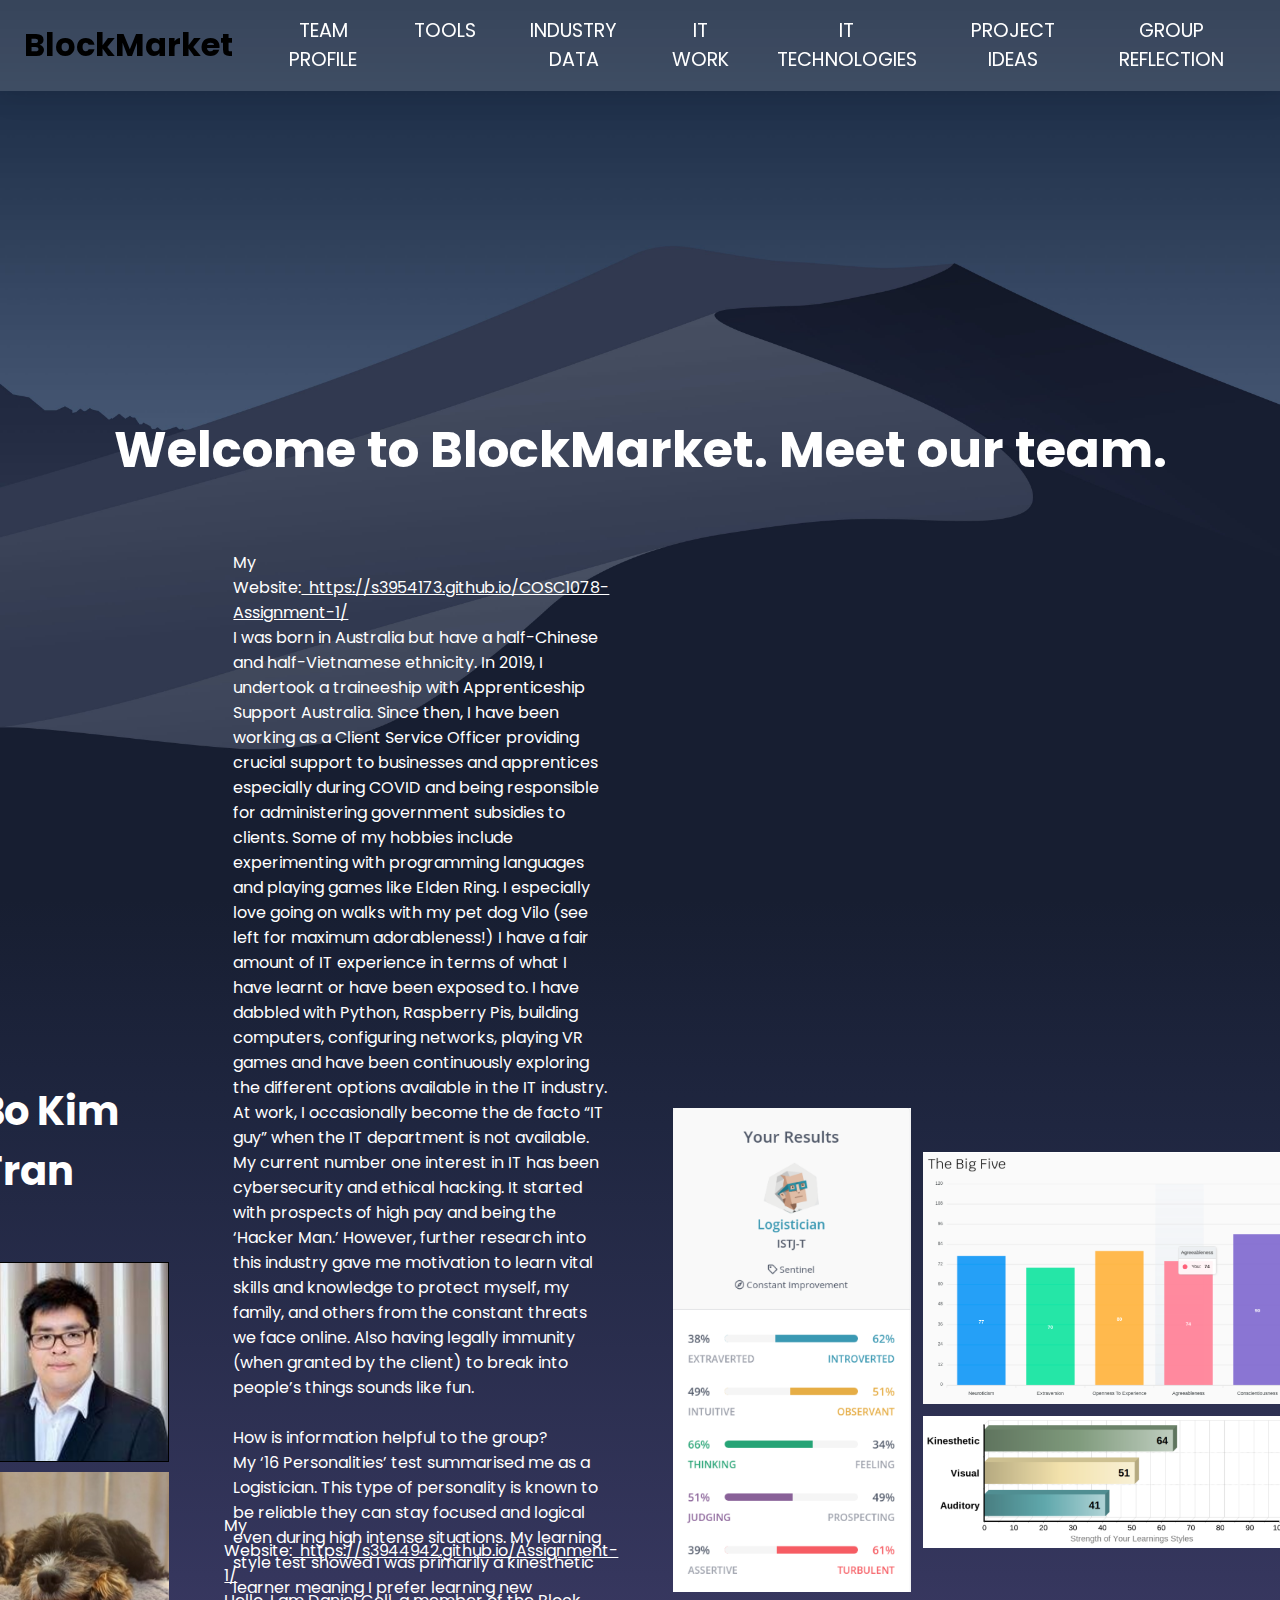
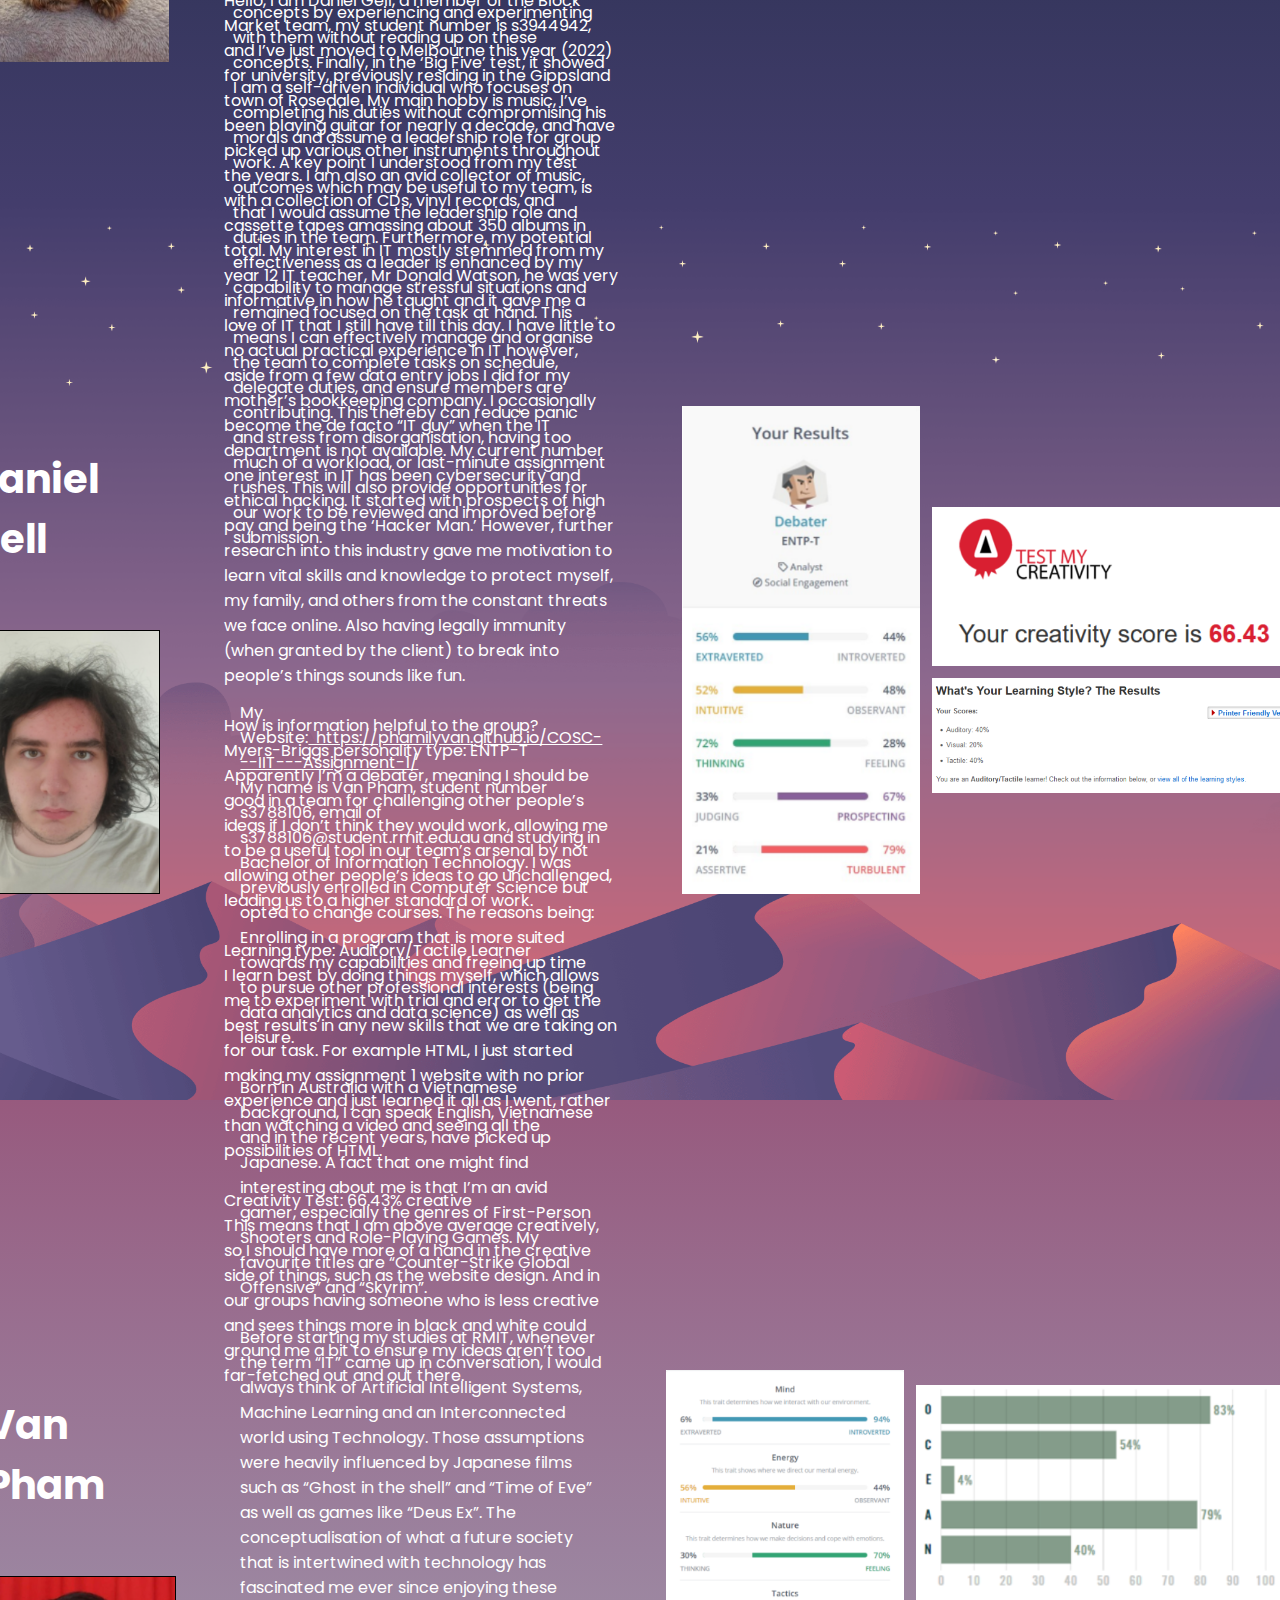
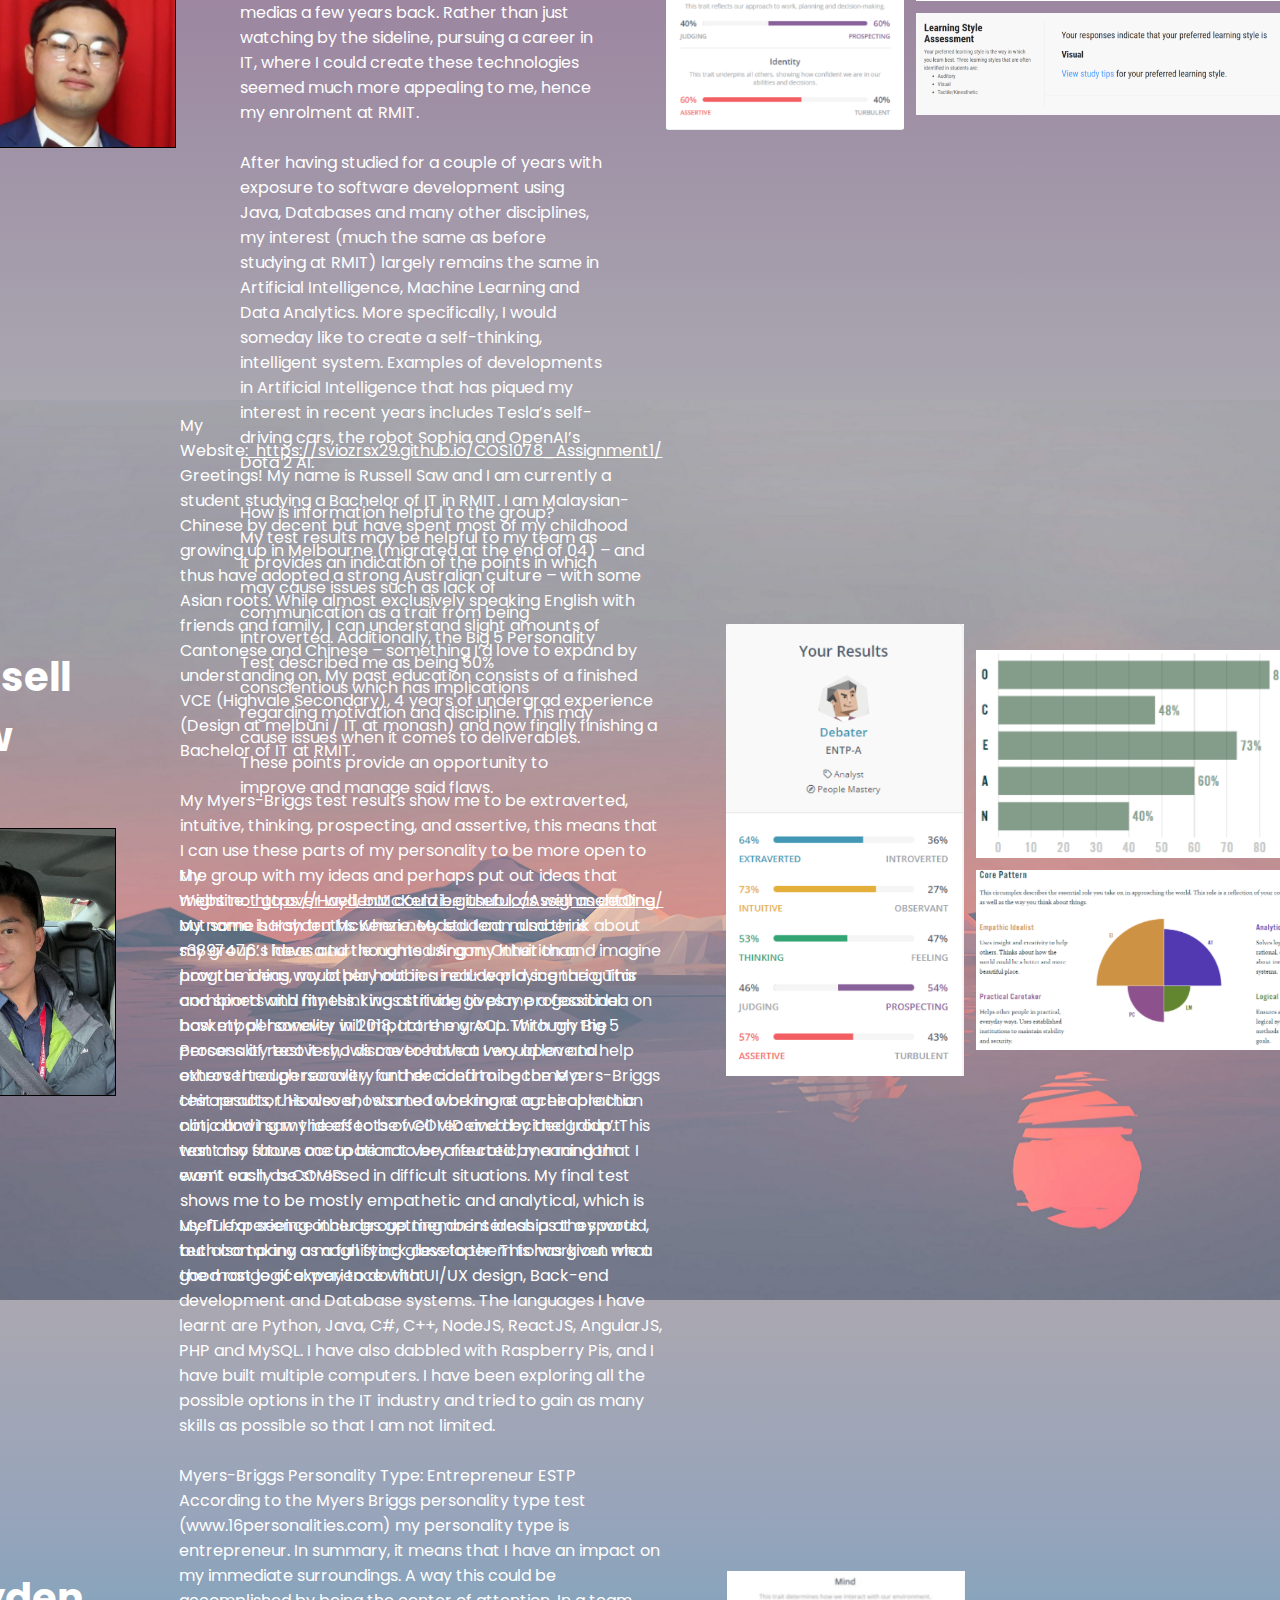
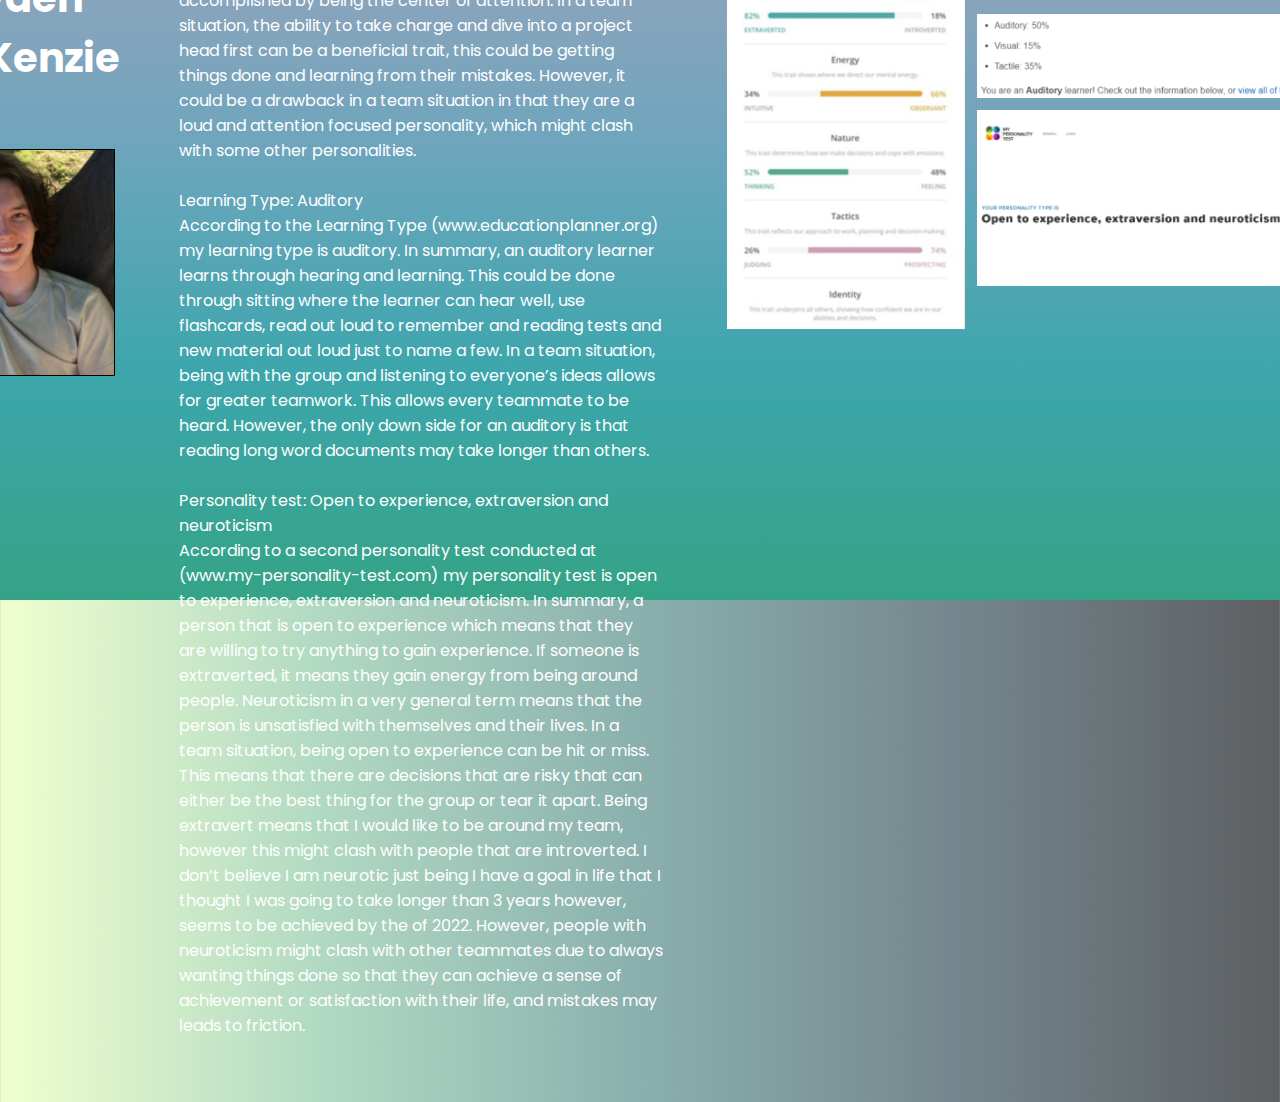
==== index.html @ 9b87a4db "updated" ====
<head>
    <link rel="stylesheet" href="style.css">
    <link rel="preconnect" href="https://fonts.googleapis.com">
    <link rel="preconnect" href="https://fonts.gstatic.com" crossorigin>
    <link href="https://fonts.googleapis.com/css2?family=Poppins:ital,wght@0,100;0,200;0,400;1,700&display=swap" rel="stylesheet">
  
</head>
<!-- the navbar -->
<header>
    <h1 class="logo"> BlockMarket</h1>
    <input type="checkbox" class="nav-toggle" id="nav-toggle">

<nav>
    <ul>
        
        <li><a href="index.html">Team Profile </a>        </li>
        <li><a href="tools.html">Tools</a>         </li>
        <li><a href="industry.html">Industry Data</a>    </li>
        <li><a href="itwork.html">It Work</a>    </li>
        <li><a href="ittech.html">It Technologies</a>    </li>
        <li><a href="projectideas.html">Project Ideas</a>    </li>
        <li><a href="groupreflection.html">Group Reflection</a>    </li>
    </ul>
</nav>
<label for="nav-toggle" class="nav-toggle-label">
    <span></span>
</label>

<!-- start of body -->



</header>

<body class="body">
<div id="parallax" class="body_div" color="white"><h1>Welcome to BlockMarket. Meet our team.</h2></div>

<!-- Bo Kim -->
<div id="parallax" class="body_div">

<div style="padding-left: 3%;">
<h2>Bo Kim Tran</h2><br>
<content>
<img src="imgs/boselfie.png" alt="" width="200" height="200" style="border:1px solid black;">
<img src="imgs/bodog.png" alt="" width="200" height="200" style="padding-top: 5%;">
</content>
</div>

<p style="color:white;">  
    My Website:<a style="color: white" href="https://s3954173.github.io/COSC1078-Assignment-1/">&nbsp;&nbsp;https://s3954173.github.io/COSC1078-Assignment-1/</a>  <br>
    I was born in Australia but have a half-Chinese and half-Vietnamese ethnicity. In 2019, I undertook a traineeship with Apprenticeship Support Australia. Since then, I have been working as a Client Service Officer providing crucial support to businesses and apprentices especially during COVID and being responsible for administering government subsidies to clients. Some of my hobbies include experimenting with programming languages and playing games like Elden Ring. I especially love going on walks with my pet dog Vilo (see left for maximum adorableness!) 
 
    I have a fair amount of IT experience in terms of what I have learnt or have been exposed to. I have dabbled with Python, Raspberry Pis, building computers, configuring networks, playing VR games and have been continuously exploring the different options available in the IT industry.  
     
    At work, I occasionally become the de facto “IT guy” when the IT department is not available. My current number one interest in IT has been cybersecurity and ethical hacking. It started with prospects of high pay and being the ‘Hacker Man.’  However, further research into this industry gave me motivation to learn vital skills and knowledge to protect myself, my family, and others from the constant threats we face online. Also having legally immunity (when granted by the client) to break into people’s things sounds like fun.   
    
<br><br> How is information helpful to the group?<br>
 My ‘16 Personalities’ test summarised me as a Logistician. This type of personality is known to be reliable they can stay focused and logical even during high intense situations. My learning style test showed I was primarily a kinesthetic learner meaning I prefer learning new concepts by experiencing and experimenting with them without reading up on these concepts. Finally, in the ‘Big Five’ test, it showed I am a self-driven individual who focuses on completing his duties without compromising his morals and assume a leadership role for group work.  
 A key point I understood from my test outcomes which may be useful to my team, is that I would assume the leadership role and duties in the team. Furthermore, my potential effectiveness as a leader is enhanced by my capability to manage stressful situations and remained focused on the task at hand. This means I can effectively manage and organise the team to complete tasks on schedule, delegate duties, and ensure members are contributing. This thereby can reduce panic and stress from disorganisation, having too much of a workload, or last-minute assignment rushes. This will also provide opportunities for our work to be reviewed and improved before submission. 
</p>
<img src="imgs/bomyerbriggs.png" alt="" width="250" height="auto" style="padding-right: 1%;" >
<content style="padding-right: 2%;">
<img src="imgs/bobig5.png" alt="" width="400" height="auto" style="padding-right: 5%; padding-bottom: 3%;" >
<img src="imgs/bolearningstyle.png" alt="" width="400" height="auto" style="padding-right: 5%;" >
</content>
</div>





<!-- Daniel Gell -->

<div id="parallax" class="body_div">

    <div style="padding-left: 3%;">
    <h2>Daniel Gell</h2><br>
    <content>
    <img src="imgs/danielselfie.png" alt="" width="200" height="auto" style="border:1px solid black;">
       </content>
    </div>
    
    <p style="color:white;">  
        My Website:<a style="color: white" href="https://s3944942.github.io/Assignment-1/">&nbsp;&nbsp;https://s3944942.github.io/Assignment-1/</a>  <br>
        Hello, I am Daniel Gell, a member of the Block Market team, my student number is s3944942, and I’ve just moved to Melbourne this year (2022) for university, previously residing in the Gippsland town of Rosedale. My main hobby is music, I’ve been playing guitar for nearly a decade, and have picked up various other instruments throughout the years. I am also an avid collector of music, with a collection of CDs, vinyl records, and cassette tapes amassing about 350 albums in total. My interest in IT mostly stemmed from my year 12 IT teacher, Mr Donald Watson, he was very informative in how he taught and it gave me a love of IT that I still have till this day. I have little to no actual practical experience in IT however, aside from a few data entry jobs I did for my mother’s bookkeeping company.  I occasionally become the de facto “IT guy” when the IT department is not available. My current number one interest in IT has been cybersecurity and ethical hacking. It started with prospects of high pay and being the ‘Hacker Man.’  However, further research into this industry gave me motivation to learn vital skills and knowledge to protect myself, my family, and others from the constant threats we face online. Also having legally immunity (when granted by the client) to break into people’s things sounds like fun.   
        
    <br><br> How is information helpful to the group?<br>
    Myers-Briggs personality type: ENTP-T <br>
    Apparently I’m a debater, meaning I should be good in a team for 
    challenging other people’s ideas if I don’t think they would work, 
    allowing me to be a useful tool in our team’s arsenal by not allowing 
    other people’s ideas to go unchallenged, leading us to a higher 
    standard of work. 
     <br><br>
    
    Learning type: Auditory/Tactile Learner <br>
    I learn best by doing things myself, which allows me to experiment 
    with trial and error to get the best results in any new skills that we 
    are taking on for our task. For example HTML, I just started making 
    my assignment 1 website with no prior experience and just learned it 
    all as I went, rather than watching a video and seeing all the 
    possibilities of HTML. 
    <br><br>
    Creativity Test: 66.43% creative <br>
    This means that I am above average creatively, so I should have 
    more of a hand in the creative side of things, such as the website 
    design. And in our groups having someone who is less creative and 
    sees things more in black and white could ground me a bit to ensure 
    my ideas aren’t too far-fetched out and out there.     </p>
    <img src="imgs/danielmyerbriggs.png" alt="" width="250" height="auto" style="padding-right: 1%;" >
    <content style="padding-right: 2%;">
    <img src="imgs/danielcreativity.png" alt="" width="400" height="auto" style="padding-right: 5%; padding-bottom: 3%;" >
    <img src="imgs/daniellearningstyle.png" alt="" width="400" height="auto" style="padding-right: 5%;" >
    </content>
    </div>



<!-- Van Pham -->
<div id="parallax" class="body_div">

    <div style="padding-left: 3%;">
    <h2>Van Pham</h2><br>
    <content>
    <img src="imgs/vanselfie.png" alt="" width="200" height="auto" style="border:1px solid black;">
    
    </content>
    </div>
    
    <p style="color:white;">  
        My Website:<a style="color: white" href="https://phamilyvan.github.io/COSC---IIT---Assignment-1/">&nbsp;&nbsp;https://phamilyvan.github.io/COSC---IIT---Assignment-1/</a>  <br>
        My name is Van Pham, student number s3788106, email of s3788106@student.rmit.edu.au and studying in Bachelor of Information Technology. I was previously enrolled in Computer Science but opted to change courses. The reasons being: Enrolling in a program that is more suited towards my capabilities and freeing up time to pursue other professional interests (being data analytics and data science) as well as leisure.   

 <br><br>

        Born in Australia with a Vietnamese background, I can speak English, Vietnamese and in the recent years, have picked up Japanese. A fact that one might find interesting about me is that I’m an avid gamer, especially the genres of First-Person Shooters and Role-Playing Games. My favourite titles are “Counter-Strike Global Offensive” and “Skyrim”.  
        
         <br><br>
        
        Before starting my studies at RMIT, whenever the term “IT” came up in conversation, I would always think of Artificial Intelligent Systems, Machine Learning and an Interconnected world using Technology. Those assumptions were heavily influenced by Japanese films such as “Ghost in the shell” and “Time of Eve” as well as games like “Deus Ex”. The conceptualisation of what a future society that is intertwined with technology has fascinated me ever since enjoying these medias a few years back. Rather than just watching by the sideline, pursuing a career in IT, where I could create these technologies seemed much more appealing to me, hence my enrolment at RMIT.   
        
         <br><br>
        
        After having studied for a couple of years with exposure to software development using Java, Databases and many other disciplines, my interest (much the same as before studying at RMIT) largely remains the same in Artificial Intelligence, Machine Learning and Data Analytics. More specifically, I would someday like to create a self-thinking, intelligent system. Examples of developments in Artificial Intelligence that has piqued my interest in recent years includes Tesla’s self-driving cars, the robot Sophia and OpenAI’s Dota 2 AI.        
    <br><br> How is information helpful to the group?<br>
    My test results may be helpful to my team as it provides an indication of the points in which may cause issues such as lack of communication as a trait from being introverted. Additionally, the Big 5 Personality Test described me as being 50% conscientious which has implications regarding motivation and discipline. This may cause issues when it comes to deliverables. These points provide an opportunity to improve and manage said flaws.     </p>
    <img src="imgs/vanmyerbriggs.png" alt="" width="250" height="auto" style="padding-right: 1%;" >
    <content style="padding-right: 2%;">
    <img src="imgs/vanbig5.png" alt="" width="400" height="auto" style="padding-right: 5%; padding-bottom: 3%;" >
    <img src="imgs/vanlearningstyle.png" alt="" width="400" height="auto" style="padding-right: 5%;" >
    </content>
    </div>



<!-- Russell Saw -->
<div id="parallax" class="body_div">

    <div style="padding-left: 3%;">
    <h2>Russell Saw</h2><br>
    <content>
    <img src="imgs/russellselfie.png" alt="" width="200" height="auto" style="border:1px solid black;">
    
    </content>
    </div>
    
    <p style="color:white;">  
        My Website:<a style="color: white" href="https://sviozrsx29.github.io/COS1078_Assignment1/">&nbsp;&nbsp;https://sviozrsx29.github.io/COS1078_Assignment1/</a>  <br>
        Greetings! My name is Russell Saw and I am currently a student studying a Bachelor of IT in RMIT. I am Malaysian-Chinese by decent but have spent most of my childhood growing up in Melbourne (migrated at the end of 04) – and thus have adopted a strong Australian culture – with some Asian roots. While almost exclusively speaking English with friends and family, I can understand slight amounts of Cantonese and Chinese – something I’d love to expand by understanding on. My past education consists of a finished VCE (Highvale Secondary), 4 years of undergrad experience (Design at melbuni / IT at monash) and now finally finishing a Bachelor of IT at RMIT.  

 
<br><br>
My Myers-Briggs test results show me to be extraverted, intuitive, thinking, prospecting, and assertive, this means that I can use these parts of my personality to be more open to the group with my ideas and perhaps put out ideas that might not go over well, but could be useful, as well as dealing out some harsh truths when needed. I can also think about my group’s ideas and thoughts using my intuition and imagine how the ideas would play out in a real-world scenario. This combined with my thinking attitude gives me a good idea on how my personality will impact the group. With my Big 5 Personality test it shows me to have a very open and extroverted personality, further confirming the Myers-Briggs test results, this also shows me to be more agreeable than not, allowing my ideas to be well received by the group. This test also shows me to be not very neurotic, meaning that I won’t easily be stressed in difficult situations. My final test shows me to be mostly empathetic and analytical, which is useful for seeing other group members ideas as they would, but also taking a magnifying glass to them to work out what the most logical way to do that. 
    </p>
    <img src="imgs/russellmyerbriggs.png" alt="" width="250" height="auto" style="padding-right: 1%;" >
    <content style="padding-right: 2%;">
    <img src="imgs/russellbig5.png" alt="" width="400" height="auto" style="padding-right: 5%; padding-bottom: 3%;" >
    <img src="imgs/russellvark.png" alt="" width="400" height="auto" style="padding-right: 5%;" >
    </content>
    </div>



<!-- Hayden McKenzie -->
<div id="parallax" class="body_div">

    <div style="padding-left: 3%;">
    <h2>Hayden McKenzie</h2><br>
    <content>
    <img src="imgs/haydenselfie.png" alt="" width="200" height="auto" style="border:1px solid black;">
    
    </content>
    </div>
    
    <p style="color:white;"> 
        My Website:<a style="color: white" href="https://HaydenMcKenzie.github.io/AssignmentOne/ ">&nbsp;&nbsp;https://HaydenMcKenzie.github.io/AssignmentOne/ </a>  <br> 
        My name is Hayden McKenzie. My student number is s3897476. I have a turtle named Argon. Other than programming, my other hobbies include playing the guitar and sports and fitness. I was striving to play professional basketball however in 2018, I tore my ACL. Through the process of recovery, I discovered that I would love to help others through recovery and decided to become a chiropractor. However, I started working at a chiropractic clinic and I saw the effects of COVID and decided I didn’t want my future occupation to be affected by a random event such as COVID. 
<br><br>
        My IT experience includes getting an internship at a sports tech company as a full stack developer. This has given me a good range of experience with UI/UX design, Back-end development and Database systems. The languages I have learnt are Python, Java, C#, C++, NodeJS, ReactJS, AngularJS, PHP and MySQL. I have also dabbled with Raspberry Pis, and I have built multiple computers. I have been exploring all the possible options in the IT industry and tried to gain as many skills as possible so that I am not limited. 
<br><br>
Myers-Briggs Personality Type: Entrepreneur ESTP  <br>

According to the Myers Briggs personality type test (www.16personalities.com) my personality type is entrepreneur. In summary, it means that I have an impact on my immediate surroundings. A way this could be accomplished by being the center of attention.  

In a team situation, the ability to take charge and dive into a project head first can be a beneficial trait, this could be getting things done and learning from their mistakes. However, it could be a drawback in a team situation in that they are a loud and attention focused personality, which might clash with some other personalities. 
 <br><br>

Learning Type: Auditory <br> 

According to the Learning Type (www.educationplanner.org) my learning type is auditory. In summary, an auditory learner learns through hearing and learning. This could be done through sitting where the learner can hear well, use flashcards, read out loud to remember and reading tests and new material out loud just to name a few. 

In a team situation, being with the group and listening to everyone’s ideas allows for greater teamwork. This allows every teammate to be heard. However, the only down side for an auditory is that reading long word documents may take longer than others. 
 
<br><br>
Personality test: Open to experience, extraversion and neuroticism  <br>

According to a second personality test conducted at (www.my-personality-test.com) my personality test is open to experience, extraversion and neuroticism. In summary, a person that is open to experience which means that they are willing to try anything to gain experience. If someone is extraverted, it means they gain energy from being around people. Neuroticism in a very general term means that the person is unsatisfied with themselves and their lives. 

In a team situation, being open to experience can be hit or miss. This means that there are decisions that are risky that can either be the best thing for the group or tear it apart. Being extravert means that I would like to be around my team, however this might clash with people that are introverted. I don’t believe I am neurotic just being I have a goal in life that I thought I was going to take longer than 3 years however, seems to be achieved by the of 2022. However, people with neuroticism might clash with other teammates due to always wanting things done so that they can achieve a sense of achievement or satisfaction with their life, and mistakes may leads to friction.   
    </p>
    <img src="imgs/haydenmyerbriggs.png" alt="" width="250" height="auto" style="padding-right: 1%;" >
    <content style="padding-right: 2%;">
    <img src="imgs/haydenlearningstyle.png" alt="" width="400" height="auto" style="padding-right: 5%; padding-bottom: 3%;" >
    <img src="imgs/haydenbig5.png" alt="" width="400" height="auto" style="padding-right: 5%;" >
    </content>
    </div>
<script src="main.js"></script>
</body>
---- style.css ----
:root{
    --background:linear-gradient(to left, #051937, #004d7a, #008793, #00bf72, #a8eb12);
}

* {
    box-sizing: border-box;
  }

header{
    
background: rgba(255, 255, 255, 0.15);
box-shadow: 0 4px 30px rgba(0, 0, 0, 0.1);
backdrop-filter: blur(8.2px);
-webkit-backdrop-filter: blur(8.2px);

    text-align: center;
    position: fixed;
    width: 100%;
}

body{
    background-image: linear-gradient(to left, #5d5f62, #74868d, #8ab0ae, #b1d9c2, #f0ffcf);
    font-family: Arial, Helvetica, sans-serif;
    padding: 0;
    margin: 0;
}

.tools_body p{
    font-family: 'Poppins', sans-serif;
}
.logo{
    font-family: 'Poppins', sans-serif;
    font-style: bold;
}

nav{
    
    position: absolute;
    text-align: left;
    top: 100%;
    left: 0;
    background:  var(--background);
    width: 100%;
    transform: scale(1,0);
    transform-origin: top;
    transition: transform 400ms ease-in-out;
}

nav ul{
    margin: 0;
    padding: 0;
    list-style: none;
}

nav li{
    margin-bottom: 1em;
    margin-left: 1em;
}

nav a {
    font-family: 'Poppins', sans-serif;
    color: white;
    text-decoration: none;
    font-size: 1.2rem;
    text-transform: uppercase;
    opacity: 0;
    transition: opacity 150ms ease-in-out;
}

nav a:hover{
    color: #000,
}

.nav-toggle{
    display: none;
}
.nav-toggle:checked ~ nav{
transform: scale(1,1) ;
}

.nav-toggle:checked ~ nav a {
    opacity: 1;
    transition: opacity 250ms ease-in-out 300ms;
}

.nav-toggle-label{
    position: absolute;
    top: 0;
    left: 0;
    margin-left: 1em;
    height: 100%;
    display: flex;
    align-items: center;
}

.nav-toggle-label span,
.nav-toggle-label span::before,
.nav-toggle-label span::after {
    display: block;
    background: white;
    height:2px;
    width: 2em;
    border-radius: 2px;
    position: relative;
}

.nav-toggle-label span::before,
.nav-toggle-label span::after {
    content:'';
    position: absolute;
}

.nav-toggle-label span::before{
    bottom:7px;
}

.nav-toggle-label span::after{
   top:7px;
}

@media screen and (min-width: 800px){
    .nav-toggle-label{
        display:none;
    
    }

    header{
        display:grid;
        grid-template-columns: 0.5fr auto minmax(1000px, 3fr) 1fr;
    }

    .logo{
        grid-column:2 / 3;
    }

    nav{
        all: unset;
        grid-column: 3 / 4;
        display: flex;
        justify-content: flex-end;
        align-items: center;
    }

    nav ul{
        display: flex;
        justify-content: flex-end;
    }

    nav li {
        margin-left: 3em;
        margin-bottom: 0;
    }
    nav a{
        opacity: 1;
        position: relative;
    }

    nav a::before {
        content: '';
        display: block;
        height: 5px;
        background: black;
        position: absolute;
        top:-.75em;
        left:0;
        right:0;
        transform: scale(0,1);
        transition: transform ease-in-out 250ms;
    }

    nav a:hover::before {
        transform: scale(1,1);
    }


}

.body_div{
    display: flex;
    align-items: center;
    justify-content: center;
    width: 100%;
    height: 100vh;
}

.body_div h1{
    font-family: 'Poppins', sans-serif;
    font-size: 50px;
    color: white;
}
.body_div h2{
    font-family: 'Poppins', sans-serif;
    font-size: 40px;
    color: white;
    padding: 5%;
}
.body_div p{
    font-family: 'Poppins', sans-serif;
    padding: 5%;
}

div:nth-child(1){
    background-image: url("imgs/div1.png");
    
    background-size: cover;
}
div:nth-child(2){
    background-image: url("imgs/div1.jpg");
    
    background-size: cover;
}
div:nth-child(3){
    background-image: linear-gradient(to bottom, #171e31, #1f2640, #2a2e4e, #35365d, #433d6c);
    background-size: cover;
}
div:nth-child(4){
    background-image: url("imgs/div2.png");
    background-origin:top;
    background-size: cover;
}

div:nth-child(5){
    background-image: linear-gradient(to bottom, #975a7e, #996f90, #9b829e, #a195a8, #aaa7b0);
    
    background-size: cover;
}
div:nth-child(6){
    background-image: url("imgs/div3.jpg");
    
    background-size: cover;
}
div:nth-child(7){
    background-image: linear-gradient(to bottom, #aaa7b0, #96a4bb, #6da5bd, #3ca6ac, #35a386);
    
    background-size: cover;
}
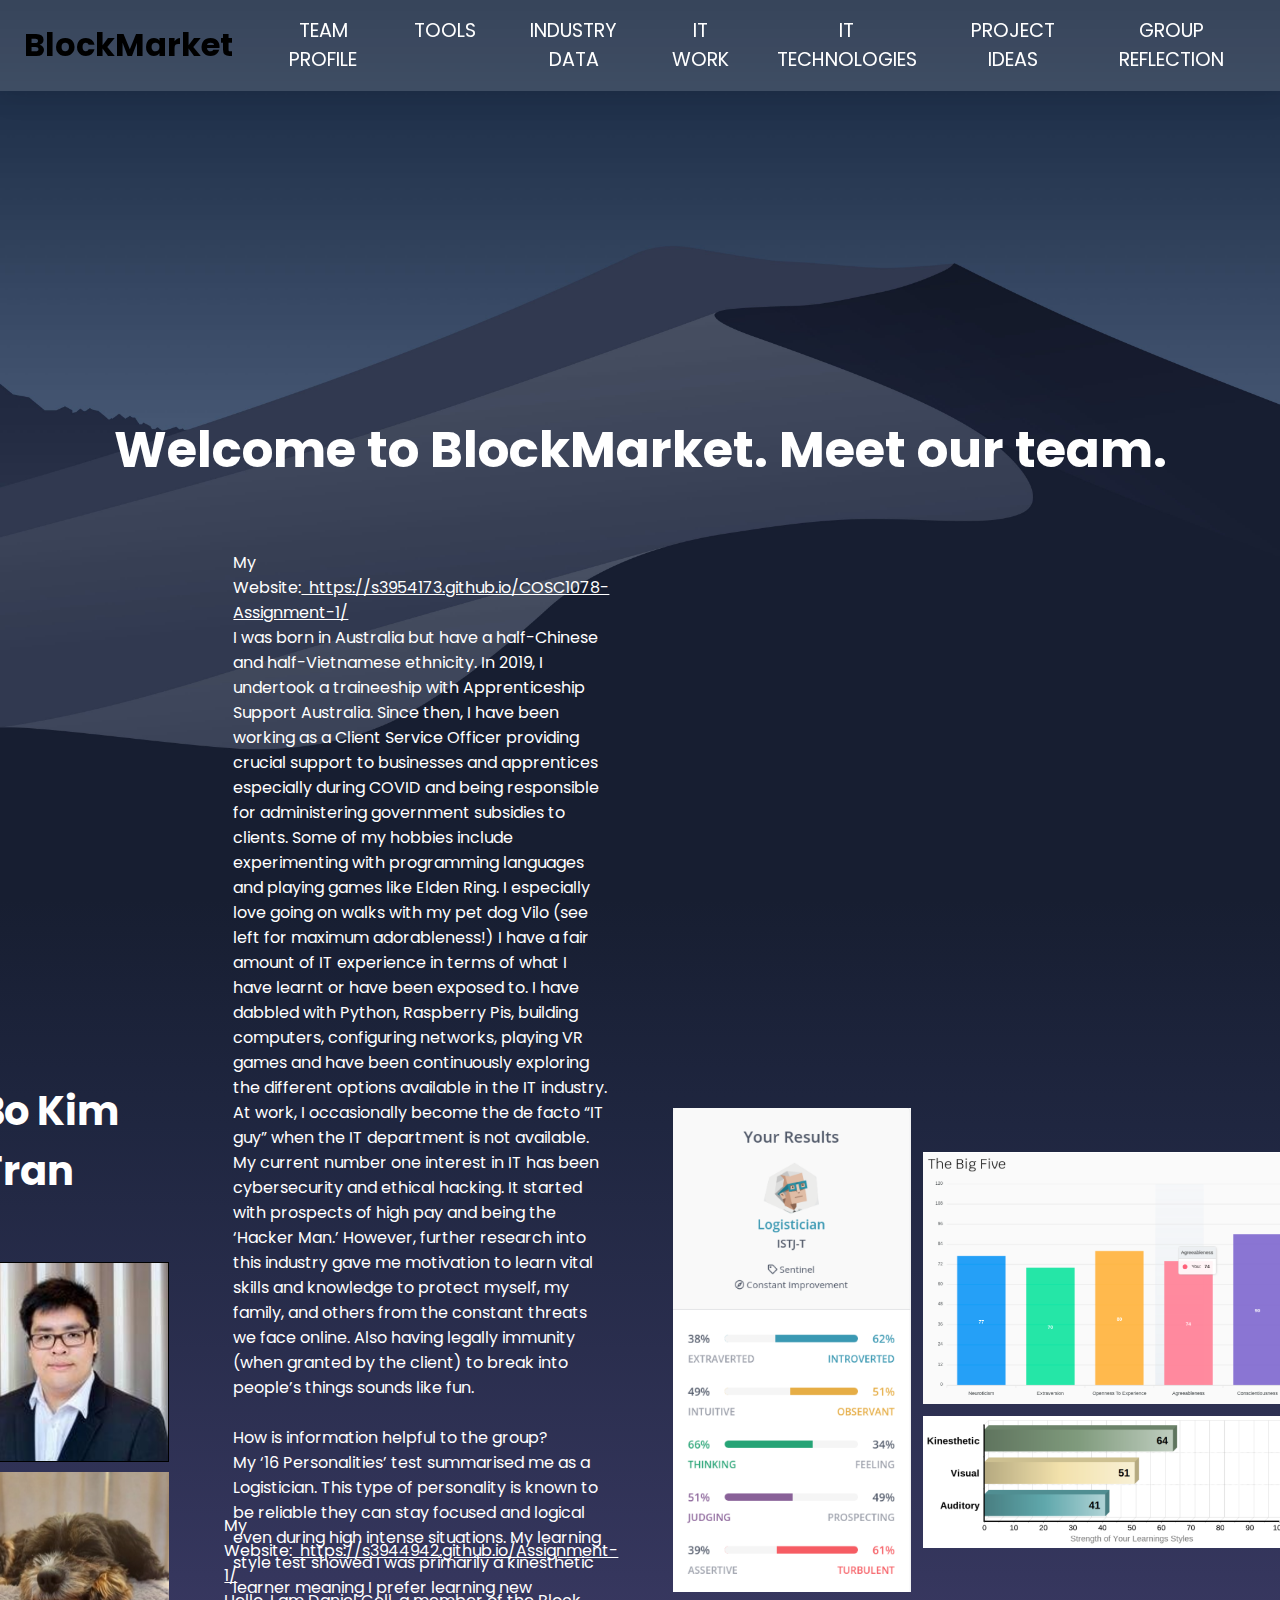
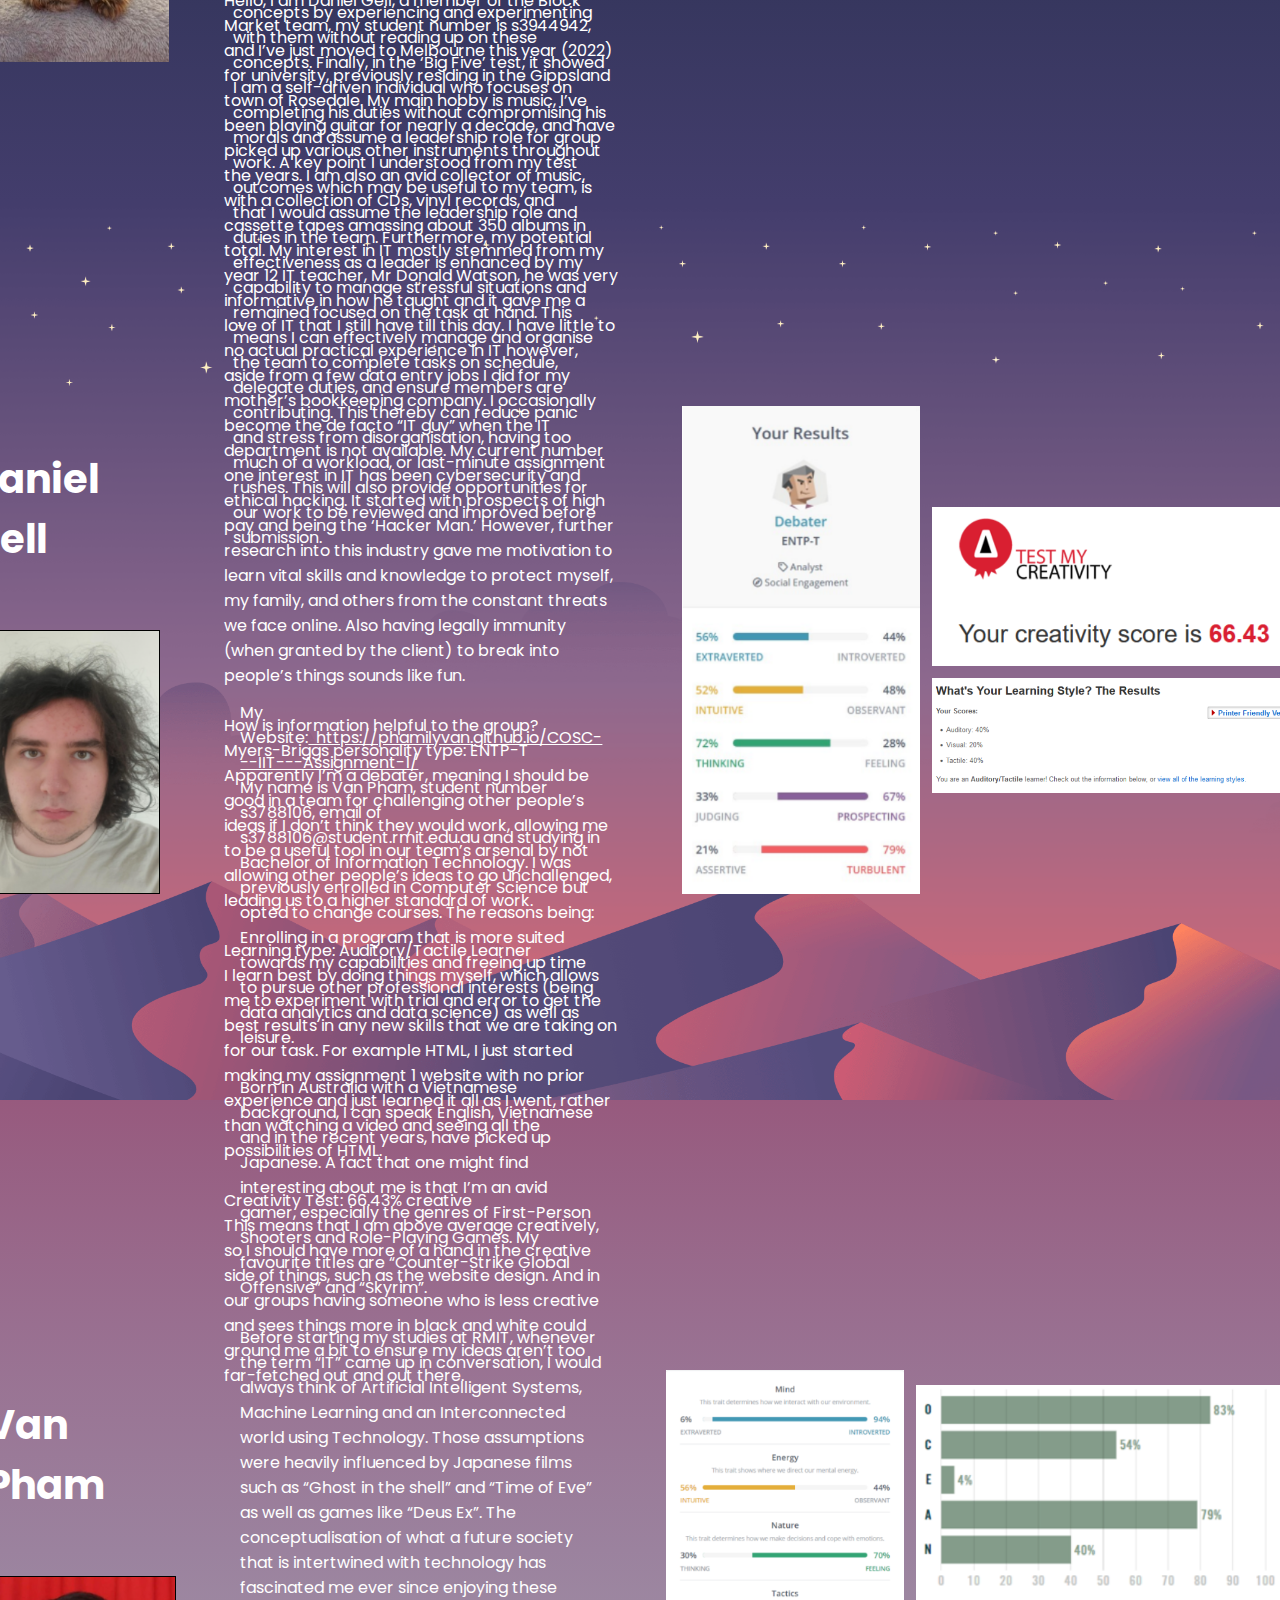
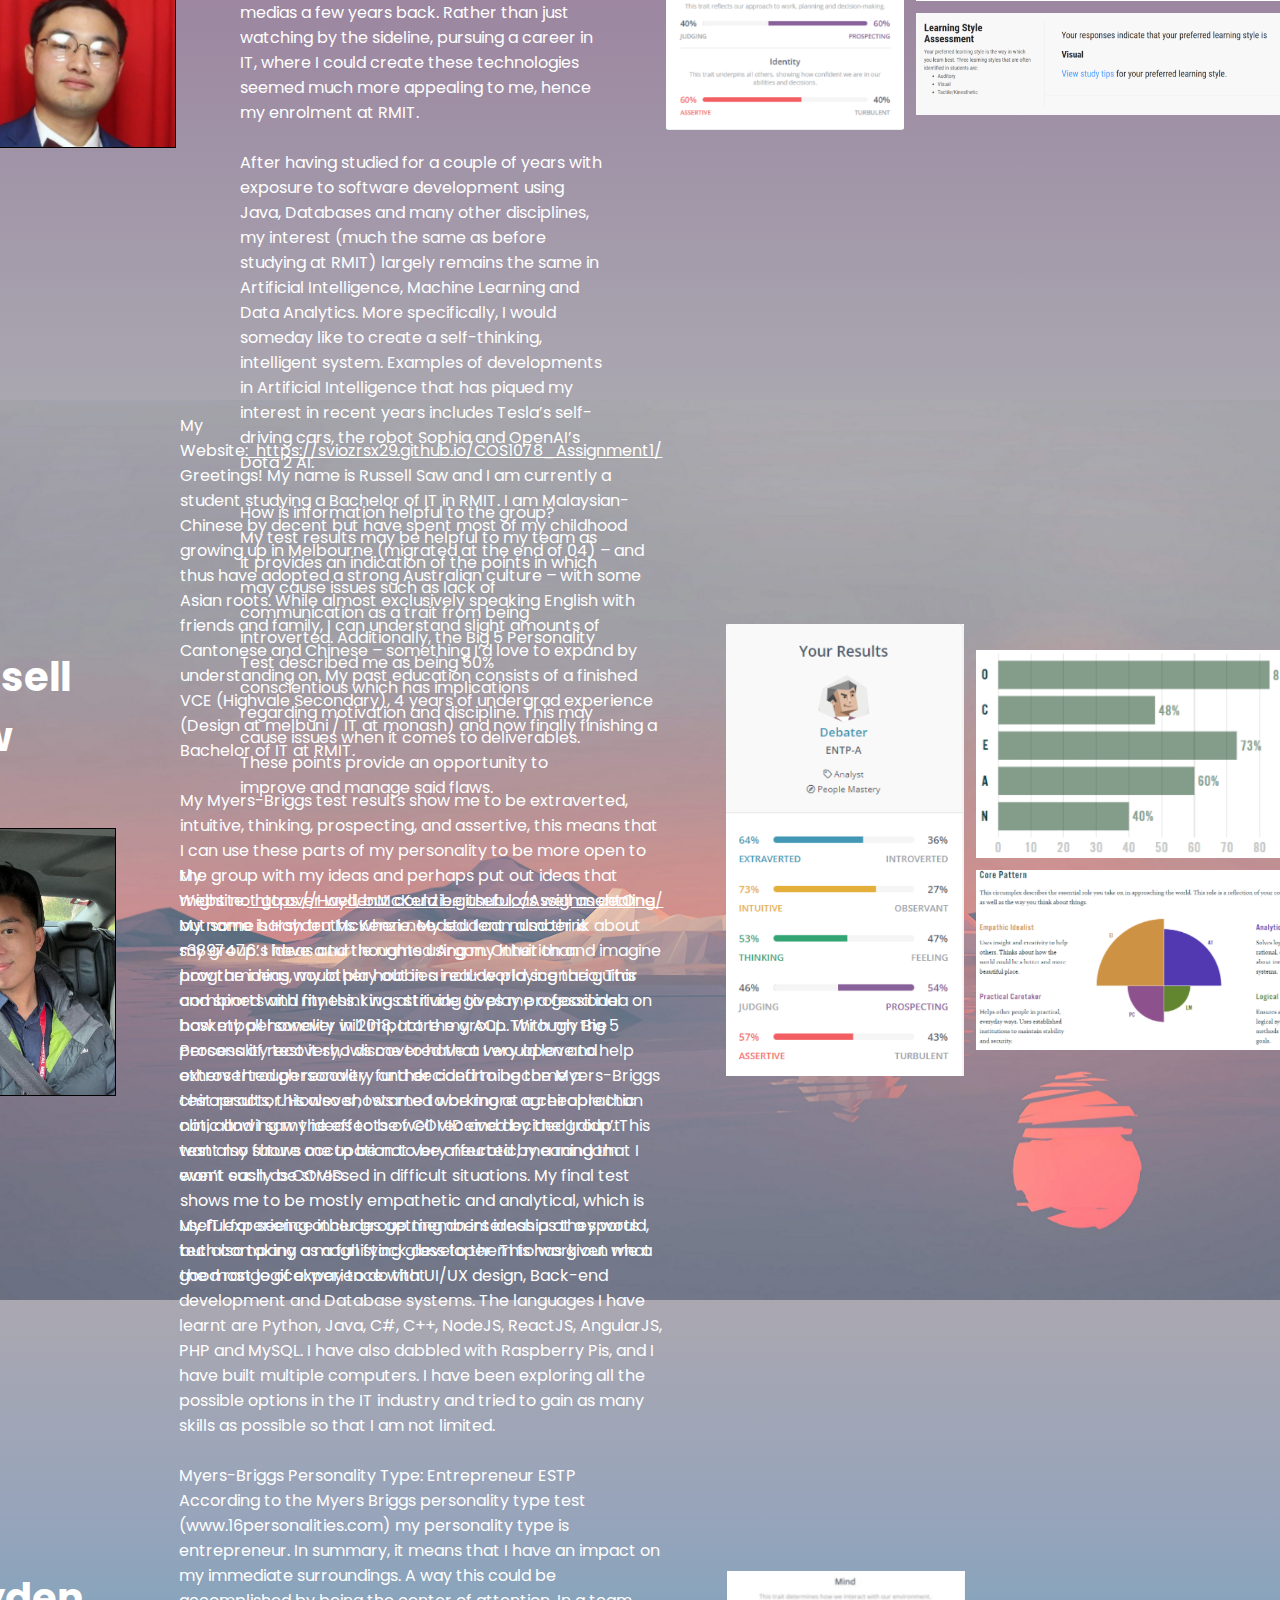
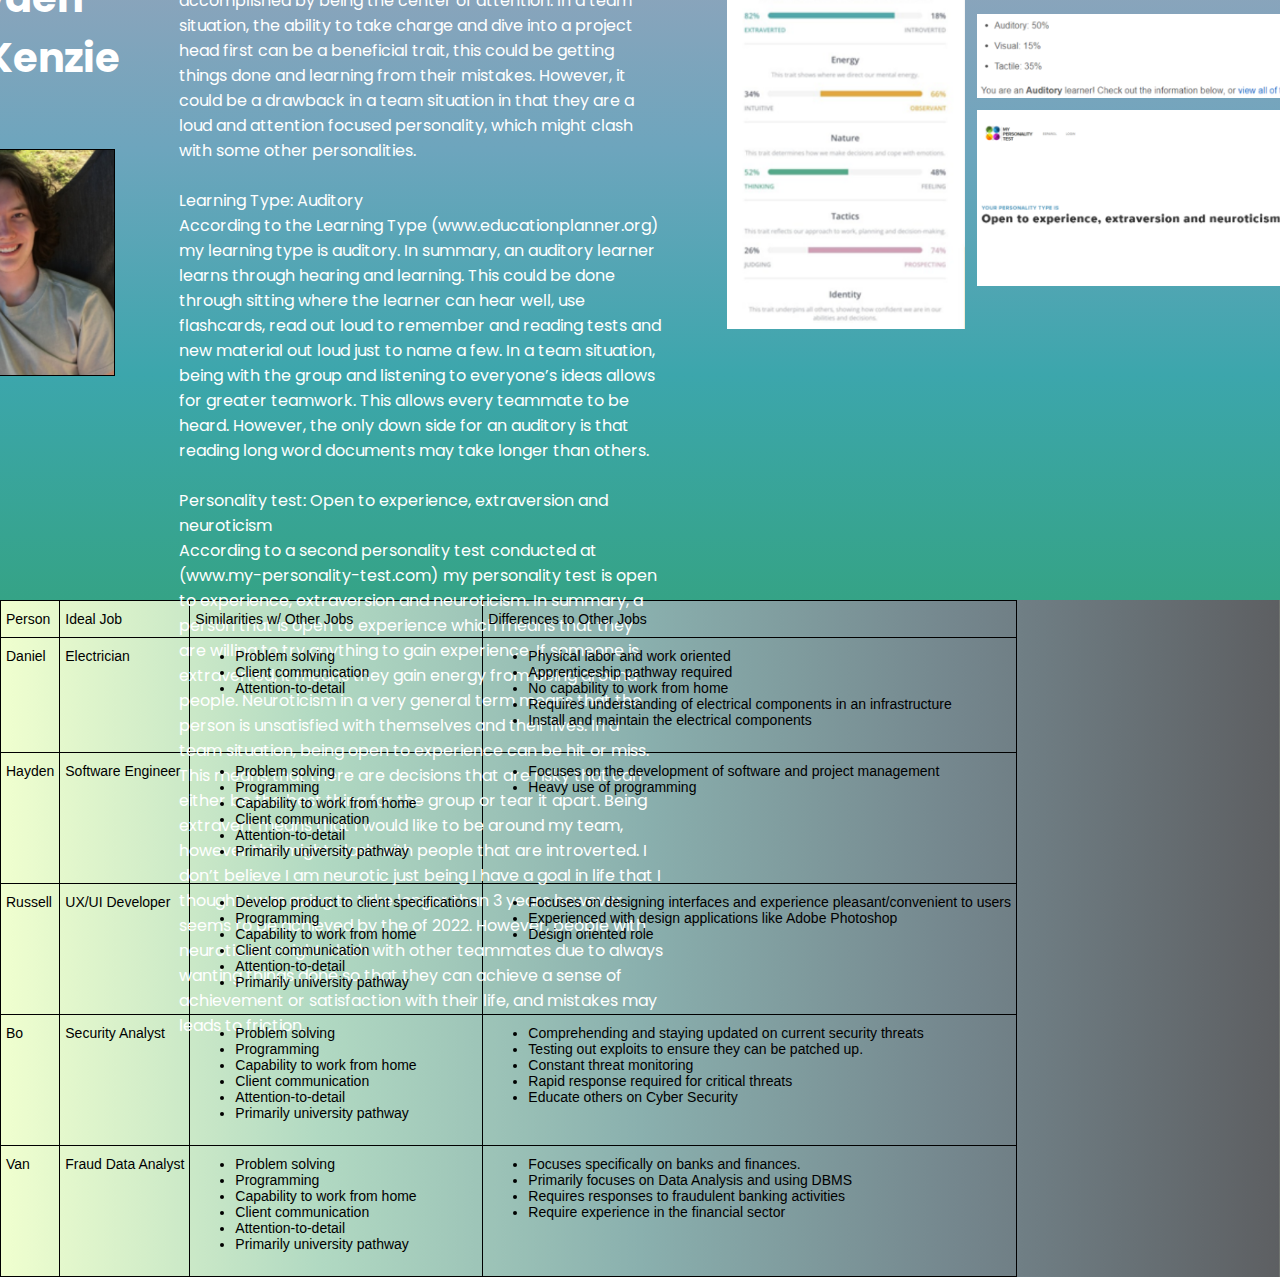
==== commit e546cf8e: "Added ideal job table (NOTE: format!)" ====
--- a/index.html
+++ b/index.html
@@ -4,7 +4,7 @@
     <link rel="preconnect" href="https://fonts.googleapis.com">
     <link rel="preconnect" href="https://fonts.gstatic.com" crossorigin>
     <link href="https://fonts.googleapis.com/css2?family=Poppins:ital,wght@0,100;0,200;0,400;1,700&display=swap" rel="stylesheet">
-  
+
 </head>
 <!-- the navbar -->
 <header>
@@ -13,7 +13,7 @@
 
 <nav>
     <ul>
-        
+
         <li><a href="index.html">Team Profile </a>        </li>
         <li><a href="tools.html">Tools</a>         </li>
         <li><a href="industry.html">Industry Data</a>    </li>
@@ -47,17 +47,17 @@
 </content>
 </div>
 
-<p style="color:white;">  
+<p style="color:white;">
     My Website:<a style="color: white" href="https://s3954173.github.io/COSC1078-Assignment-1/">&nbsp;&nbsp;https://s3954173.github.io/COSC1078-Assignment-1/</a>  <br>
-    I was born in Australia but have a half-Chinese and half-Vietnamese ethnicity. In 2019, I undertook a traineeship with Apprenticeship Support Australia. Since then, I have been working as a Client Service Officer providing crucial support to businesses and apprentices especially during COVID and being responsible for administering government subsidies to clients. Some of my hobbies include experimenting with programming languages and playing games like Elden Ring. I especially love going on walks with my pet dog Vilo (see left for maximum adorableness!) 
- 
-    I have a fair amount of IT experience in terms of what I have learnt or have been exposed to. I have dabbled with Python, Raspberry Pis, building computers, configuring networks, playing VR games and have been continuously exploring the different options available in the IT industry.  
-     
-    At work, I occasionally become the de facto “IT guy” when the IT department is not available. My current number one interest in IT has been cybersecurity and ethical hacking. It started with prospects of high pay and being the ‘Hacker Man.’  However, further research into this industry gave me motivation to learn vital skills and knowledge to protect myself, my family, and others from the constant threats we face online. Also having legally immunity (when granted by the client) to break into people’s things sounds like fun.   
-    
+    I was born in Australia but have a half-Chinese and half-Vietnamese ethnicity. In 2019, I undertook a traineeship with Apprenticeship Support Australia. Since then, I have been working as a Client Service Officer providing crucial support to businesses and apprentices especially during COVID and being responsible for administering government subsidies to clients. Some of my hobbies include experimenting with programming languages and playing games like Elden Ring. I especially love going on walks with my pet dog Vilo (see left for maximum adorableness!)
+
+    I have a fair amount of IT experience in terms of what I have learnt or have been exposed to. I have dabbled with Python, Raspberry Pis, building computers, configuring networks, playing VR games and have been continuously exploring the different options available in the IT industry.
+
+    At work, I occasionally become the de facto “IT guy” when the IT department is not available. My current number one interest in IT has been cybersecurity and ethical hacking. It started with prospects of high pay and being the ‘Hacker Man.’  However, further research into this industry gave me motivation to learn vital skills and knowledge to protect myself, my family, and others from the constant threats we face online. Also having legally immunity (when granted by the client) to break into people’s things sounds like fun.  
+
 <br><br> How is information helpful to the group?<br>
- My ‘16 Personalities’ test summarised me as a Logistician. This type of personality is known to be reliable they can stay focused and logical even during high intense situations. My learning style test showed I was primarily a kinesthetic learner meaning I prefer learning new concepts by experiencing and experimenting with them without reading up on these concepts. Finally, in the ‘Big Five’ test, it showed I am a self-driven individual who focuses on completing his duties without compromising his morals and assume a leadership role for group work.  
- A key point I understood from my test outcomes which may be useful to my team, is that I would assume the leadership role and duties in the team. Furthermore, my potential effectiveness as a leader is enhanced by my capability to manage stressful situations and remained focused on the task at hand. This means I can effectively manage and organise the team to complete tasks on schedule, delegate duties, and ensure members are contributing. This thereby can reduce panic and stress from disorganisation, having too much of a workload, or last-minute assignment rushes. This will also provide opportunities for our work to be reviewed and improved before submission. 
+ My ‘16 Personalities’ test summarised me as a Logistician. This type of personality is known to be reliable they can stay focused and logical even during high intense situations. My learning style test showed I was primarily a kinesthetic learner meaning I prefer learning new concepts by experiencing and experimenting with them without reading up on these concepts. Finally, in the ‘Big Five’ test, it showed I am a self-driven individual who focuses on completing his duties without compromising his morals and assume a leadership role for group work.
+ A key point I understood from my test outcomes which may be useful to my team, is that I would assume the leadership role and duties in the team. Furthermore, my potential effectiveness as a leader is enhanced by my capability to manage stressful situations and remained focused on the task at hand. This means I can effectively manage and organise the team to complete tasks on schedule, delegate duties, and ensure members are contributing. This thereby can reduce panic and stress from disorganisation, having too much of a workload, or last-minute assignment rushes. This will also provide opportunities for our work to be reviewed and improved before submission.
 </p>
 <img src="imgs/bomyerbriggs.png" alt="" width="250" height="auto" style="padding-right: 1%;" >
 <content style="padding-right: 2%;">
@@ -80,33 +80,33 @@
     <img src="imgs/danielselfie.png" alt="" width="200" height="auto" style="border:1px solid black;">
        </content>
     </div>
-    
-    <p style="color:white;">  
+
+    <p style="color:white;">
         My Website:<a style="color: white" href="https://s3944942.github.io/Assignment-1/">&nbsp;&nbsp;https://s3944942.github.io/Assignment-1/</a>  <br>
-        Hello, I am Daniel Gell, a member of the Block Market team, my student number is s3944942, and I’ve just moved to Melbourne this year (2022) for university, previously residing in the Gippsland town of Rosedale. My main hobby is music, I’ve been playing guitar for nearly a decade, and have picked up various other instruments throughout the years. I am also an avid collector of music, with a collection of CDs, vinyl records, and cassette tapes amassing about 350 albums in total. My interest in IT mostly stemmed from my year 12 IT teacher, Mr Donald Watson, he was very informative in how he taught and it gave me a love of IT that I still have till this day. I have little to no actual practical experience in IT however, aside from a few data entry jobs I did for my mother’s bookkeeping company.  I occasionally become the de facto “IT guy” when the IT department is not available. My current number one interest in IT has been cybersecurity and ethical hacking. It started with prospects of high pay and being the ‘Hacker Man.’  However, further research into this industry gave me motivation to learn vital skills and knowledge to protect myself, my family, and others from the constant threats we face online. Also having legally immunity (when granted by the client) to break into people’s things sounds like fun.   
-        
+        Hello, I am Daniel Gell, a member of the Block Market team, my student number is s3944942, and I’ve just moved to Melbourne this year (2022) for university, previously residing in the Gippsland town of Rosedale. My main hobby is music, I’ve been playing guitar for nearly a decade, and have picked up various other instruments throughout the years. I am also an avid collector of music, with a collection of CDs, vinyl records, and cassette tapes amassing about 350 albums in total. My interest in IT mostly stemmed from my year 12 IT teacher, Mr Donald Watson, he was very informative in how he taught and it gave me a love of IT that I still have till this day. I have little to no actual practical experience in IT however, aside from a few data entry jobs I did for my mother’s bookkeeping company.  I occasionally become the de facto “IT guy” when the IT department is not available. My current number one interest in IT has been cybersecurity and ethical hacking. It started with prospects of high pay and being the ‘Hacker Man.’  However, further research into this industry gave me motivation to learn vital skills and knowledge to protect myself, my family, and others from the constant threats we face online. Also having legally immunity (when granted by the client) to break into people’s things sounds like fun.  
+
     <br><br> How is information helpful to the group?<br>
     Myers-Briggs personality type: ENTP-T <br>
-    Apparently I’m a debater, meaning I should be good in a team for 
-    challenging other people’s ideas if I don’t think they would work, 
-    allowing me to be a useful tool in our team’s arsenal by not allowing 
-    other people’s ideas to go unchallenged, leading us to a higher 
-    standard of work. 
+    Apparently I’m a debater, meaning I should be good in a team for
+    challenging other people’s ideas if I don’t think they would work,
+    allowing me to be a useful tool in our team’s arsenal by not allowing
+    other people’s ideas to go unchallenged, leading us to a higher
+    standard of work.
      <br><br>
-    
+
     Learning type: Auditory/Tactile Learner <br>
-    I learn best by doing things myself, which allows me to experiment 
-    with trial and error to get the best results in any new skills that we 
-    are taking on for our task. For example HTML, I just started making 
-    my assignment 1 website with no prior experience and just learned it 
-    all as I went, rather than watching a video and seeing all the 
-    possibilities of HTML. 
+    I learn best by doing things myself, which allows me to experiment
+    with trial and error to get the best results in any new skills that we
+    are taking on for our task. For example HTML, I just started making
+    my assignment 1 website with no prior experience and just learned it
+    all as I went, rather than watching a video and seeing all the
+    possibilities of HTML.
     <br><br>
     Creativity Test: 66.43% creative <br>
-    This means that I am above average creatively, so I should have 
-    more of a hand in the creative side of things, such as the website 
-    design. And in our groups having someone who is less creative and 
-    sees things more in black and white could ground me a bit to ensure 
+    This means that I am above average creatively, so I should have
+    more of a hand in the creative side of things, such as the website
+    design. And in our groups having someone who is less creative and
+    sees things more in black and white could ground me a bit to ensure
     my ideas aren’t too far-fetched out and out there.     </p>
     <img src="imgs/danielmyerbriggs.png" alt="" width="250" height="auto" style="padding-right: 1%;" >
     <content style="padding-right: 2%;">
@@ -124,25 +124,25 @@
     <h2>Van Pham</h2><br>
     <content>
     <img src="imgs/vanselfie.png" alt="" width="200" height="auto" style="border:1px solid black;">
-    
-    </content>
-    </div>
-    
-    <p style="color:white;">  
+
+    </content>
+    </div>
+
+    <p style="color:white;">
         My Website:<a style="color: white" href="https://phamilyvan.github.io/COSC---IIT---Assignment-1/">&nbsp;&nbsp;https://phamilyvan.github.io/COSC---IIT---Assignment-1/</a>  <br>
-        My name is Van Pham, student number s3788106, email of s3788106@student.rmit.edu.au and studying in Bachelor of Information Technology. I was previously enrolled in Computer Science but opted to change courses. The reasons being: Enrolling in a program that is more suited towards my capabilities and freeing up time to pursue other professional interests (being data analytics and data science) as well as leisure.   
+        My name is Van Pham, student number s3788106, email of s3788106@student.rmit.edu.au and studying in Bachelor of Information Technology. I was previously enrolled in Computer Science but opted to change courses. The reasons being: Enrolling in a program that is more suited towards my capabilities and freeing up time to pursue other professional interests (being data analytics and data science) as well as leisure.  
 
  <br><br>
 
-        Born in Australia with a Vietnamese background, I can speak English, Vietnamese and in the recent years, have picked up Japanese. A fact that one might find interesting about me is that I’m an avid gamer, especially the genres of First-Person Shooters and Role-Playing Games. My favourite titles are “Counter-Strike Global Offensive” and “Skyrim”.  
-        
+        Born in Australia with a Vietnamese background, I can speak English, Vietnamese and in the recent years, have picked up Japanese. A fact that one might find interesting about me is that I’m an avid gamer, especially the genres of First-Person Shooters and Role-Playing Games. My favourite titles are “Counter-Strike Global Offensive” and “Skyrim”. 
+
          <br><br>
-        
-        Before starting my studies at RMIT, whenever the term “IT” came up in conversation, I would always think of Artificial Intelligent Systems, Machine Learning and an Interconnected world using Technology. Those assumptions were heavily influenced by Japanese films such as “Ghost in the shell” and “Time of Eve” as well as games like “Deus Ex”. The conceptualisation of what a future society that is intertwined with technology has fascinated me ever since enjoying these medias a few years back. Rather than just watching by the sideline, pursuing a career in IT, where I could create these technologies seemed much more appealing to me, hence my enrolment at RMIT.   
-        
+
+        Before starting my studies at RMIT, whenever the term “IT” came up in conversation, I would always think of Artificial Intelligent Systems, Machine Learning and an Interconnected world using Technology. Those assumptions were heavily influenced by Japanese films such as “Ghost in the shell” and “Time of Eve” as well as games like “Deus Ex”. The conceptualisation of what a future society that is intertwined with technology has fascinated me ever since enjoying these medias a few years back. Rather than just watching by the sideline, pursuing a career in IT, where I could create these technologies seemed much more appealing to me, hence my enrolment at RMIT.  
+
          <br><br>
-        
-        After having studied for a couple of years with exposure to software development using Java, Databases and many other disciplines, my interest (much the same as before studying at RMIT) largely remains the same in Artificial Intelligence, Machine Learning and Data Analytics. More specifically, I would someday like to create a self-thinking, intelligent system. Examples of developments in Artificial Intelligence that has piqued my interest in recent years includes Tesla’s self-driving cars, the robot Sophia and OpenAI’s Dota 2 AI.        
+
+        After having studied for a couple of years with exposure to software development using Java, Databases and many other disciplines, my interest (much the same as before studying at RMIT) largely remains the same in Artificial Intelligence, Machine Learning and Data Analytics. More specifically, I would someday like to create a self-thinking, intelligent system. Examples of developments in Artificial Intelligence that has piqued my interest in recent years includes Tesla’s self-driving cars, the robot Sophia and OpenAI’s Dota 2 AI.
     <br><br> How is information helpful to the group?<br>
     My test results may be helpful to my team as it provides an indication of the points in which may cause issues such as lack of communication as a trait from being introverted. Additionally, the Big 5 Personality Test described me as being 50% conscientious which has implications regarding motivation and discipline. This may cause issues when it comes to deliverables. These points provide an opportunity to improve and manage said flaws.     </p>
     <img src="imgs/vanmyerbriggs.png" alt="" width="250" height="auto" style="padding-right: 1%;" >
@@ -161,17 +161,17 @@
     <h2>Russell Saw</h2><br>
     <content>
     <img src="imgs/russellselfie.png" alt="" width="200" height="auto" style="border:1px solid black;">
-    
-    </content>
-    </div>
-    
-    <p style="color:white;">  
+
+    </content>
+    </div>
+
+    <p style="color:white;">
         My Website:<a style="color: white" href="https://sviozrsx29.github.io/COS1078_Assignment1/">&nbsp;&nbsp;https://sviozrsx29.github.io/COS1078_Assignment1/</a>  <br>
-        Greetings! My name is Russell Saw and I am currently a student studying a Bachelor of IT in RMIT. I am Malaysian-Chinese by decent but have spent most of my childhood growing up in Melbourne (migrated at the end of 04) – and thus have adopted a strong Australian culture – with some Asian roots. While almost exclusively speaking English with friends and family, I can understand slight amounts of Cantonese and Chinese – something I’d love to expand by understanding on. My past education consists of a finished VCE (Highvale Secondary), 4 years of undergrad experience (Design at melbuni / IT at monash) and now finally finishing a Bachelor of IT at RMIT.  
-
- 
+        Greetings! My name is Russell Saw and I am currently a student studying a Bachelor of IT in RMIT. I am Malaysian-Chinese by decent but have spent most of my childhood growing up in Melbourne (migrated at the end of 04) – and thus have adopted a strong Australian culture – with some Asian roots. While almost exclusively speaking English with friends and family, I can understand slight amounts of Cantonese and Chinese – something I’d love to expand by understanding on. My past education consists of a finished VCE (Highvale Secondary), 4 years of undergrad experience (Design at melbuni / IT at monash) and now finally finishing a Bachelor of IT at RMIT. 
+
+
 <br><br>
-My Myers-Briggs test results show me to be extraverted, intuitive, thinking, prospecting, and assertive, this means that I can use these parts of my personality to be more open to the group with my ideas and perhaps put out ideas that might not go over well, but could be useful, as well as dealing out some harsh truths when needed. I can also think about my group’s ideas and thoughts using my intuition and imagine how the ideas would play out in a real-world scenario. This combined with my thinking attitude gives me a good idea on how my personality will impact the group. With my Big 5 Personality test it shows me to have a very open and extroverted personality, further confirming the Myers-Briggs test results, this also shows me to be more agreeable than not, allowing my ideas to be well received by the group. This test also shows me to be not very neurotic, meaning that I won’t easily be stressed in difficult situations. My final test shows me to be mostly empathetic and analytical, which is useful for seeing other group members ideas as they would, but also taking a magnifying glass to them to work out what the most logical way to do that. 
+My Myers-Briggs test results show me to be extraverted, intuitive, thinking, prospecting, and assertive, this means that I can use these parts of my personality to be more open to the group with my ideas and perhaps put out ideas that might not go over well, but could be useful, as well as dealing out some harsh truths when needed. I can also think about my group’s ideas and thoughts using my intuition and imagine how the ideas would play out in a real-world scenario. This combined with my thinking attitude gives me a good idea on how my personality will impact the group. With my Big 5 Personality test it shows me to have a very open and extroverted personality, further confirming the Myers-Briggs test results, this also shows me to be more agreeable than not, allowing my ideas to be well received by the group. This test also shows me to be not very neurotic, meaning that I won’t easily be stressed in difficult situations. My final test shows me to be mostly empathetic and analytical, which is useful for seeing other group members ideas as they would, but also taking a magnifying glass to them to work out what the most logical way to do that.
     </p>
     <img src="imgs/russellmyerbriggs.png" alt="" width="250" height="auto" style="padding-right: 1%;" >
     <content style="padding-right: 2%;">
@@ -189,35 +189,35 @@
     <h2>Hayden McKenzie</h2><br>
     <content>
     <img src="imgs/haydenselfie.png" alt="" width="200" height="auto" style="border:1px solid black;">
-    
-    </content>
-    </div>
-    
-    <p style="color:white;"> 
-        My Website:<a style="color: white" href="https://HaydenMcKenzie.github.io/AssignmentOne/ ">&nbsp;&nbsp;https://HaydenMcKenzie.github.io/AssignmentOne/ </a>  <br> 
-        My name is Hayden McKenzie. My student number is s3897476. I have a turtle named Argon. Other than programming, my other hobbies include playing the guitar and sports and fitness. I was striving to play professional basketball however in 2018, I tore my ACL. Through the process of recovery, I discovered that I would love to help others through recovery and decided to become a chiropractor. However, I started working at a chiropractic clinic and I saw the effects of COVID and decided I didn’t want my future occupation to be affected by a random event such as COVID. 
+
+    </content>
+    </div>
+
+    <p style="color:white;">
+        My Website:<a style="color: white" href="https://HaydenMcKenzie.github.io/AssignmentOne/ ">&nbsp;&nbsp;https://HaydenMcKenzie.github.io/AssignmentOne/ </a>  <br>
+        My name is Hayden McKenzie. My student number is s3897476. I have a turtle named Argon. Other than programming, my other hobbies include playing the guitar and sports and fitness. I was striving to play professional basketball however in 2018, I tore my ACL. Through the process of recovery, I discovered that I would love to help others through recovery and decided to become a chiropractor. However, I started working at a chiropractic clinic and I saw the effects of COVID and decided I didn’t want my future occupation to be affected by a random event such as COVID.
 <br><br>
-        My IT experience includes getting an internship at a sports tech company as a full stack developer. This has given me a good range of experience with UI/UX design, Back-end development and Database systems. The languages I have learnt are Python, Java, C#, C++, NodeJS, ReactJS, AngularJS, PHP and MySQL. I have also dabbled with Raspberry Pis, and I have built multiple computers. I have been exploring all the possible options in the IT industry and tried to gain as many skills as possible so that I am not limited. 
+        My IT experience includes getting an internship at a sports tech company as a full stack developer. This has given me a good range of experience with UI/UX design, Back-end development and Database systems. The languages I have learnt are Python, Java, C#, C++, NodeJS, ReactJS, AngularJS, PHP and MySQL. I have also dabbled with Raspberry Pis, and I have built multiple computers. I have been exploring all the possible options in the IT industry and tried to gain as many skills as possible so that I am not limited.
 <br><br>
 Myers-Briggs Personality Type: Entrepreneur ESTP  <br>
 
-According to the Myers Briggs personality type test (www.16personalities.com) my personality type is entrepreneur. In summary, it means that I have an impact on my immediate surroundings. A way this could be accomplished by being the center of attention.  
-
-In a team situation, the ability to take charge and dive into a project head first can be a beneficial trait, this could be getting things done and learning from their mistakes. However, it could be a drawback in a team situation in that they are a loud and attention focused personality, which might clash with some other personalities. 
+According to the Myers Briggs personality type test (www.16personalities.com) my personality type is entrepreneur. In summary, it means that I have an impact on my immediate surroundings. A way this could be accomplished by being the center of attention.
+
+In a team situation, the ability to take charge and dive into a project head first can be a beneficial trait, this could be getting things done and learning from their mistakes. However, it could be a drawback in a team situation in that they are a loud and attention focused personality, which might clash with some other personalities.
  <br><br>
 
-Learning Type: Auditory <br> 
-
-According to the Learning Type (www.educationplanner.org) my learning type is auditory. In summary, an auditory learner learns through hearing and learning. This could be done through sitting where the learner can hear well, use flashcards, read out loud to remember and reading tests and new material out loud just to name a few. 
-
-In a team situation, being with the group and listening to everyone’s ideas allows for greater teamwork. This allows every teammate to be heard. However, the only down side for an auditory is that reading long word documents may take longer than others. 
- 
+Learning Type: Auditory <br>
+
+According to the Learning Type (www.educationplanner.org) my learning type is auditory. In summary, an auditory learner learns through hearing and learning. This could be done through sitting where the learner can hear well, use flashcards, read out loud to remember and reading tests and new material out loud just to name a few.
+
+In a team situation, being with the group and listening to everyone’s ideas allows for greater teamwork. This allows every teammate to be heard. However, the only down side for an auditory is that reading long word documents may take longer than others.
+
 <br><br>
 Personality test: Open to experience, extraversion and neuroticism  <br>
 
-According to a second personality test conducted at (www.my-personality-test.com) my personality test is open to experience, extraversion and neuroticism. In summary, a person that is open to experience which means that they are willing to try anything to gain experience. If someone is extraverted, it means they gain energy from being around people. Neuroticism in a very general term means that the person is unsatisfied with themselves and their lives. 
-
-In a team situation, being open to experience can be hit or miss. This means that there are decisions that are risky that can either be the best thing for the group or tear it apart. Being extravert means that I would like to be around my team, however this might clash with people that are introverted. I don’t believe I am neurotic just being I have a goal in life that I thought I was going to take longer than 3 years however, seems to be achieved by the of 2022. However, people with neuroticism might clash with other teammates due to always wanting things done so that they can achieve a sense of achievement or satisfaction with their life, and mistakes may leads to friction.   
+According to a second personality test conducted at (www.my-personality-test.com) my personality test is open to experience, extraversion and neuroticism. In summary, a person that is open to experience which means that they are willing to try anything to gain experience. If someone is extraverted, it means they gain energy from being around people. Neuroticism in a very general term means that the person is unsatisfied with themselves and their lives.
+
+In a team situation, being open to experience can be hit or miss. This means that there are decisions that are risky that can either be the best thing for the group or tear it apart. Being extravert means that I would like to be around my team, however this might clash with people that are introverted. I don’t believe I am neurotic just being I have a goal in life that I thought I was going to take longer than 3 years however, seems to be achieved by the of 2022. However, people with neuroticism might clash with other teammates due to always wanting things done so that they can achieve a sense of achievement or satisfaction with their life, and mistakes may leads to friction.
     </p>
     <img src="imgs/haydenmyerbriggs.png" alt="" width="250" height="auto" style="padding-right: 1%;" >
     <content style="padding-right: 2%;">
@@ -225,5 +225,122 @@
     <img src="imgs/haydenbig5.png" alt="" width="400" height="auto" style="padding-right: 5%;" >
     </content>
     </div>
+
+    <style type="text/css">
+    .tg  {border-collapse:collapse;border-spacing:0;}
+    .tg td{border-color:black;border-style:solid;border-width:1px;font-family:Arial, sans-serif;font-size:14px;
+      overflow:hidden;padding:10px 5px;word-break:normal;}
+    .tg th{border-color:black;border-style:solid;border-width:1px;font-family:Arial, sans-serif;font-size:14px;
+      font-weight:normal;overflow:hidden;padding:10px 5px;word-break:normal;}
+    .tg .tg-0lax{text-align:left;vertical-align:top}
+    </style>
+    <table class="tg">
+    <thead>
+      <tr>
+        <th class="tg-0lax">Person</th>
+        <th class="tg-0lax">Ideal Job</th>
+        <th class="tg-0lax">Similarities w/ Other Jobs</th>
+        <th class="tg-0lax">Differences to Other Jobs</th>
+      </tr>
+    </thead>
+    <tbody>
+      <tr>
+        <td class="tg-0lax">Daniel</td>
+        <td class="tg-0lax">Electrician</td>
+        <td class="tg-0lax">
+          <ul>
+          <li>Problem solving</li>
+          <li>Client communication</li>
+          <li>Attention-to-detail</li>
+        </ul>  </td>
+        <td class="tg-0lax">
+          <ul>
+          <li>Physical labor and work oriented</li>
+          <li>Apprenticeship pathway required </li>
+          <li>No capability to work from home </li>
+          <li>Requires understanding of electrical components in an infrastructure</li>
+          <li>Install and maintain the electrical components </li>
+        </ul>  </td>
+      </tr>
+      <tr>
+        <td class="tg-0lax">Hayden</td>
+        <td class="tg-0lax">Software Engineer</td>
+        <td class="tg-0lax">
+          <ul>
+          <li>Problem solving</li>
+          <li>Programming</li>
+          <li>Capability to work from home</li>
+          <li>Client communication</li>
+          <li>Attention-to-detail</li>
+          <li>Primarily university pathway </li>
+          </ul>  </td>
+        <td class="tg-0lax">
+          <ul>
+          <li>Focuses on the development of software and project management </li>
+          <li>Heavy use of programming </li>
+          </ul>  </td>
+      </tr>
+      <tr>
+        <td class="tg-0lax">Russell</td>
+        <td class="tg-0lax">UX/UI Developer</td>
+        <td class="tg-0lax">
+          <ul>
+          <li>Develop product to client specifications </li>
+          <li>Programming</li>
+          <li>Capability to work from home</li>
+          <li>Client communication</li>
+          <li>Attention-to-detail</li>
+          <li>Primarily university pathway </li>
+          </ul>  </td>
+        <td class="tg-0lax">
+          <ul>
+          <li>Focuses on designing interfaces and experience pleasant/convenient to users </li>
+          <li>Experienced with design applications like Adobe Photoshop </li>
+          <li>Design oriented role </li>
+          </ul>  </td>
+      </tr>
+      <tr>
+        <td class="tg-0lax">Bo</td>
+        <td class="tg-0lax">Security Analyst</td>
+        <td class="tg-0lax">
+          <ul>
+          <li>Problem solving </li>
+          <li>Programming</li>
+          <li>Capability to work from home</li>
+          <li>Client communication</li>
+          <li>Attention-to-detail</li>
+          <li>Primarily university pathway </li>
+          </ul>  </td>
+        <td class="tg-0lax">
+          <ul>
+          <li>Comprehending and staying updated on current security threats </li>
+          <li>Testing out exploits to ensure they can be patched up. </li>
+          <li>Constant threat monitoring </li>
+          <li>Rapid response required for critical threats </li>
+          <li>Educate others on Cyber Security </li>
+          </ul>  </td>
+      </tr>
+      <tr>
+        <td class="tg-0lax">Van</td>
+        <td class="tg-0lax">Fraud Data Analyst</td>
+        <td class="tg-0lax">
+          <ul>
+          <li>Problem solving </li>
+          <li>Programming</li>
+          <li>Capability to work from home</li>
+          <li>Client communication</li>
+          <li>Attention-to-detail</li>
+          <li>Primarily university pathway </li>
+          </ul>  </td>
+        <td class="tg-0lax">
+          <ul>
+          <li>Focuses specifically on banks and finances. </li>
+          <li>Primarily focuses on Data Analysis and using DBMS </li>
+          <li>Requires responses to fraudulent banking activities </li>
+          <li>Require experience in the financial sector </li>
+          </ul>  </td>
+      </tr>
+    </tbody>
+    </table>
 <script src="main.js"></script>
-</body>+</body>
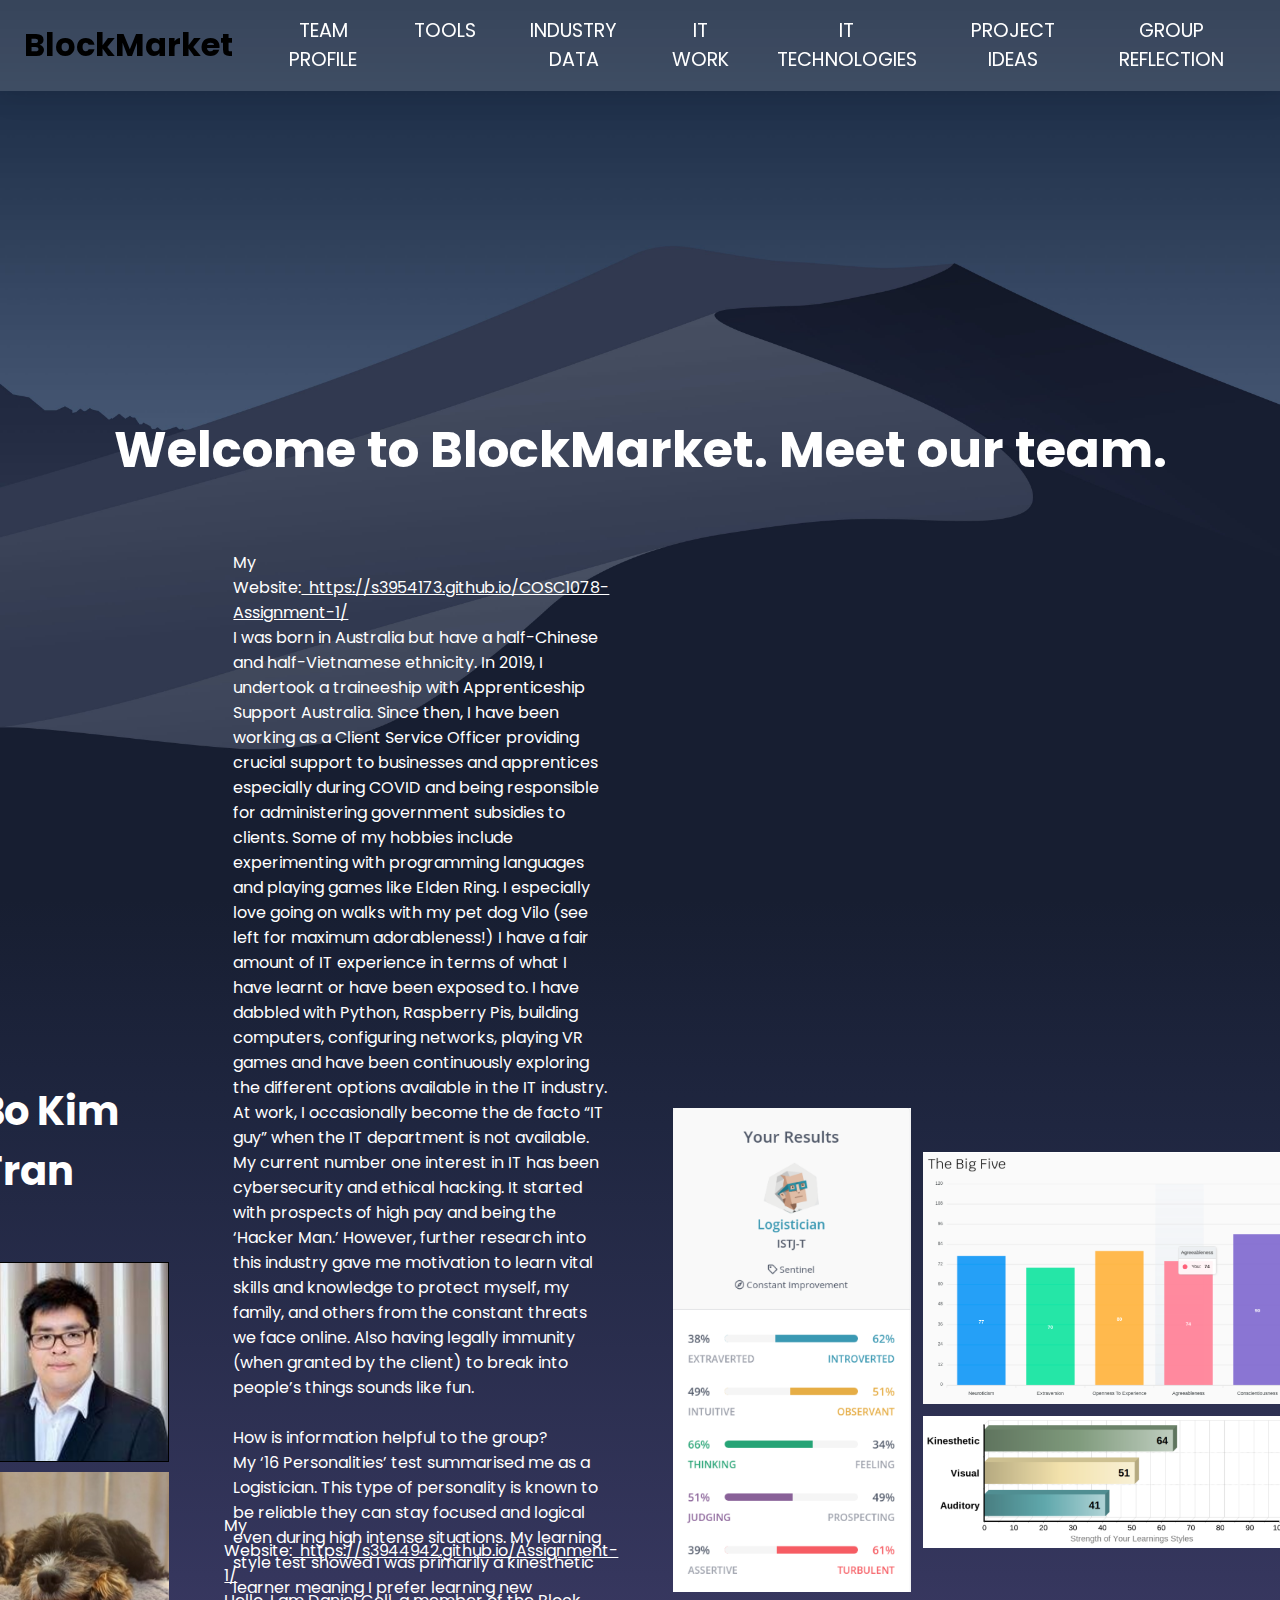
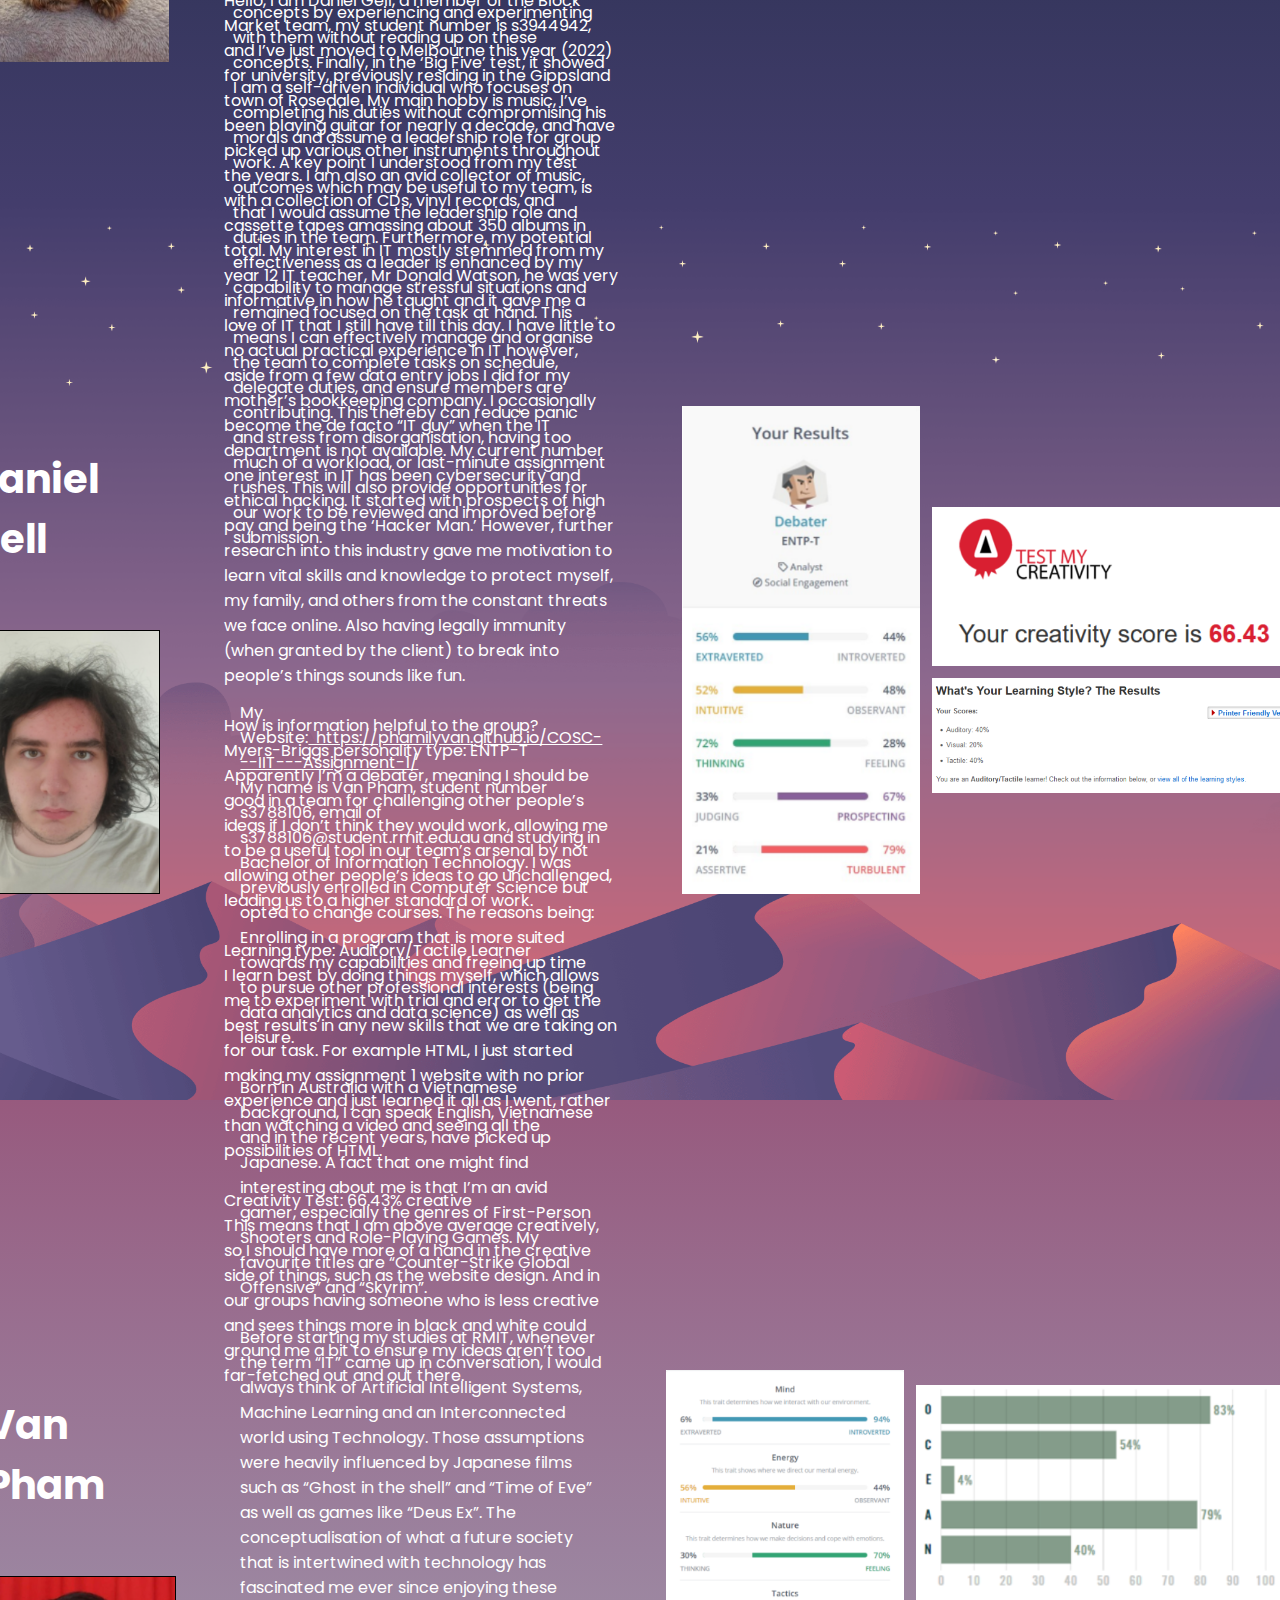
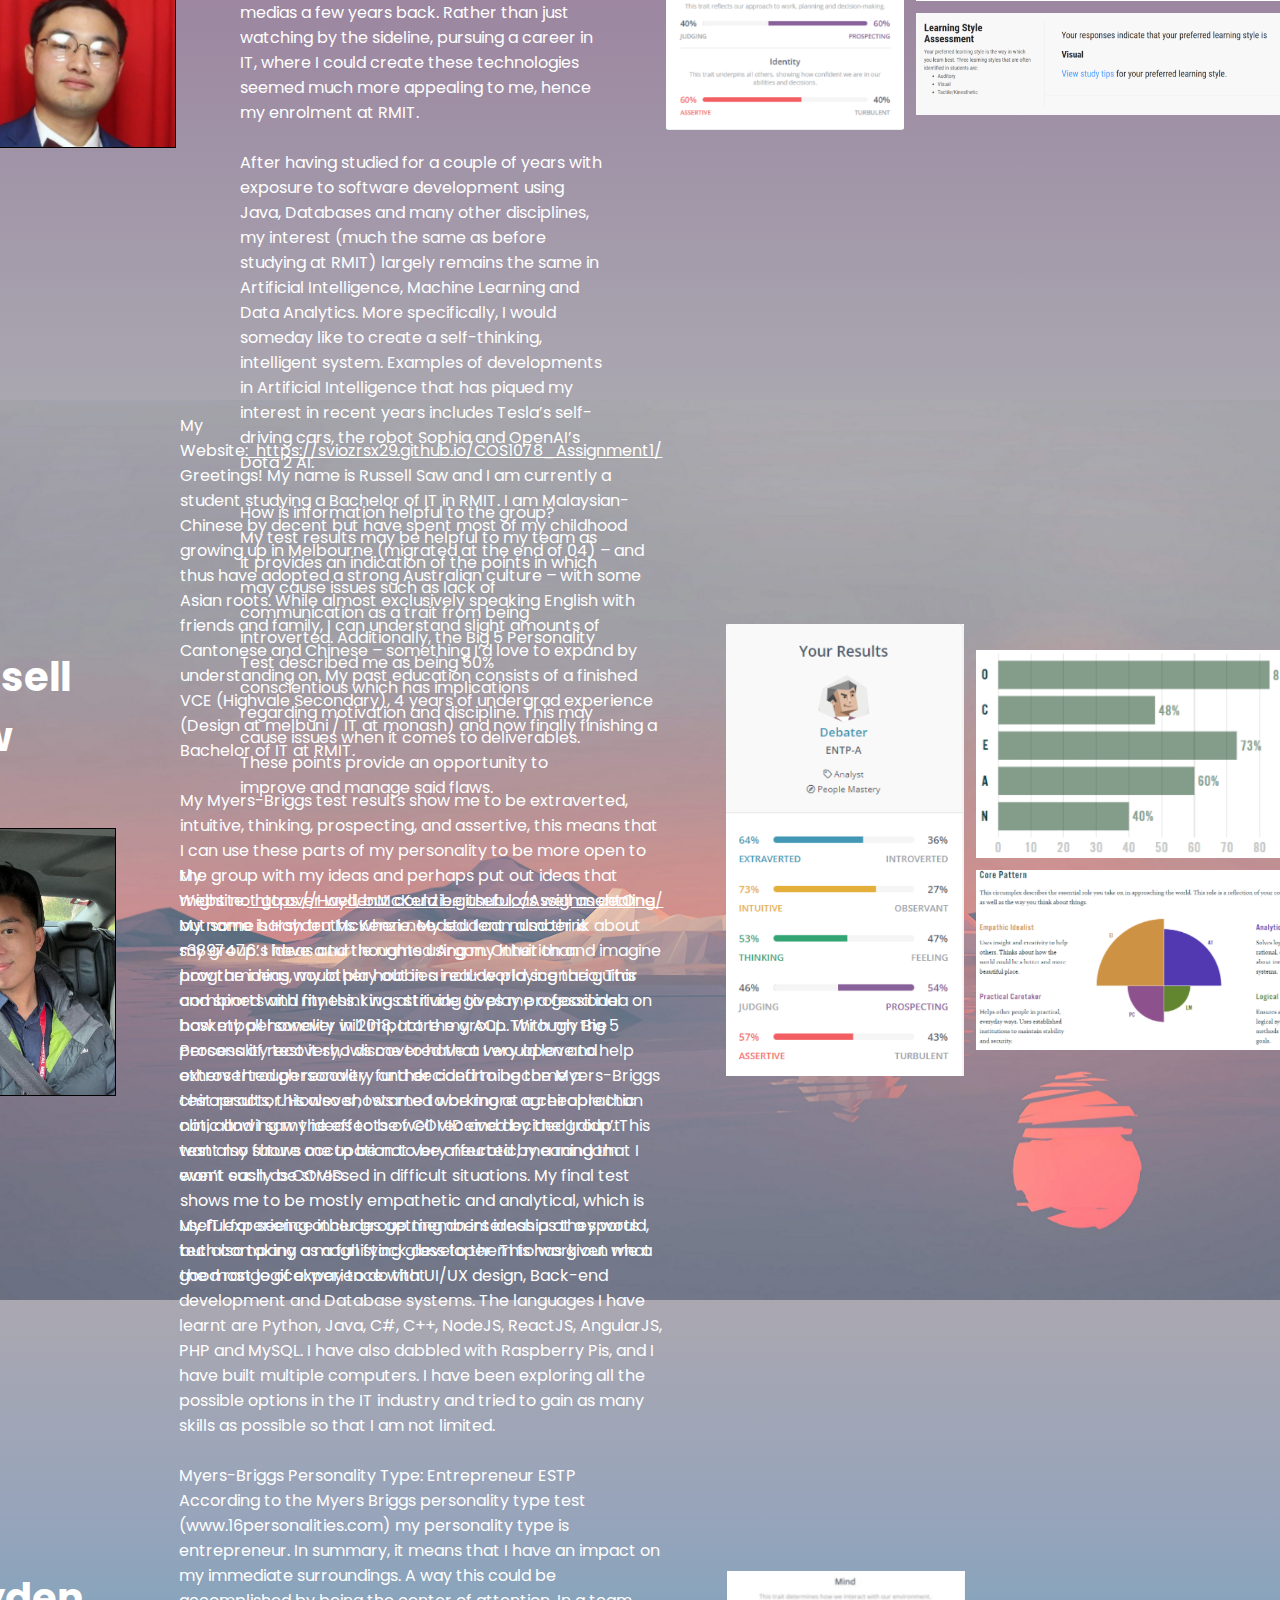
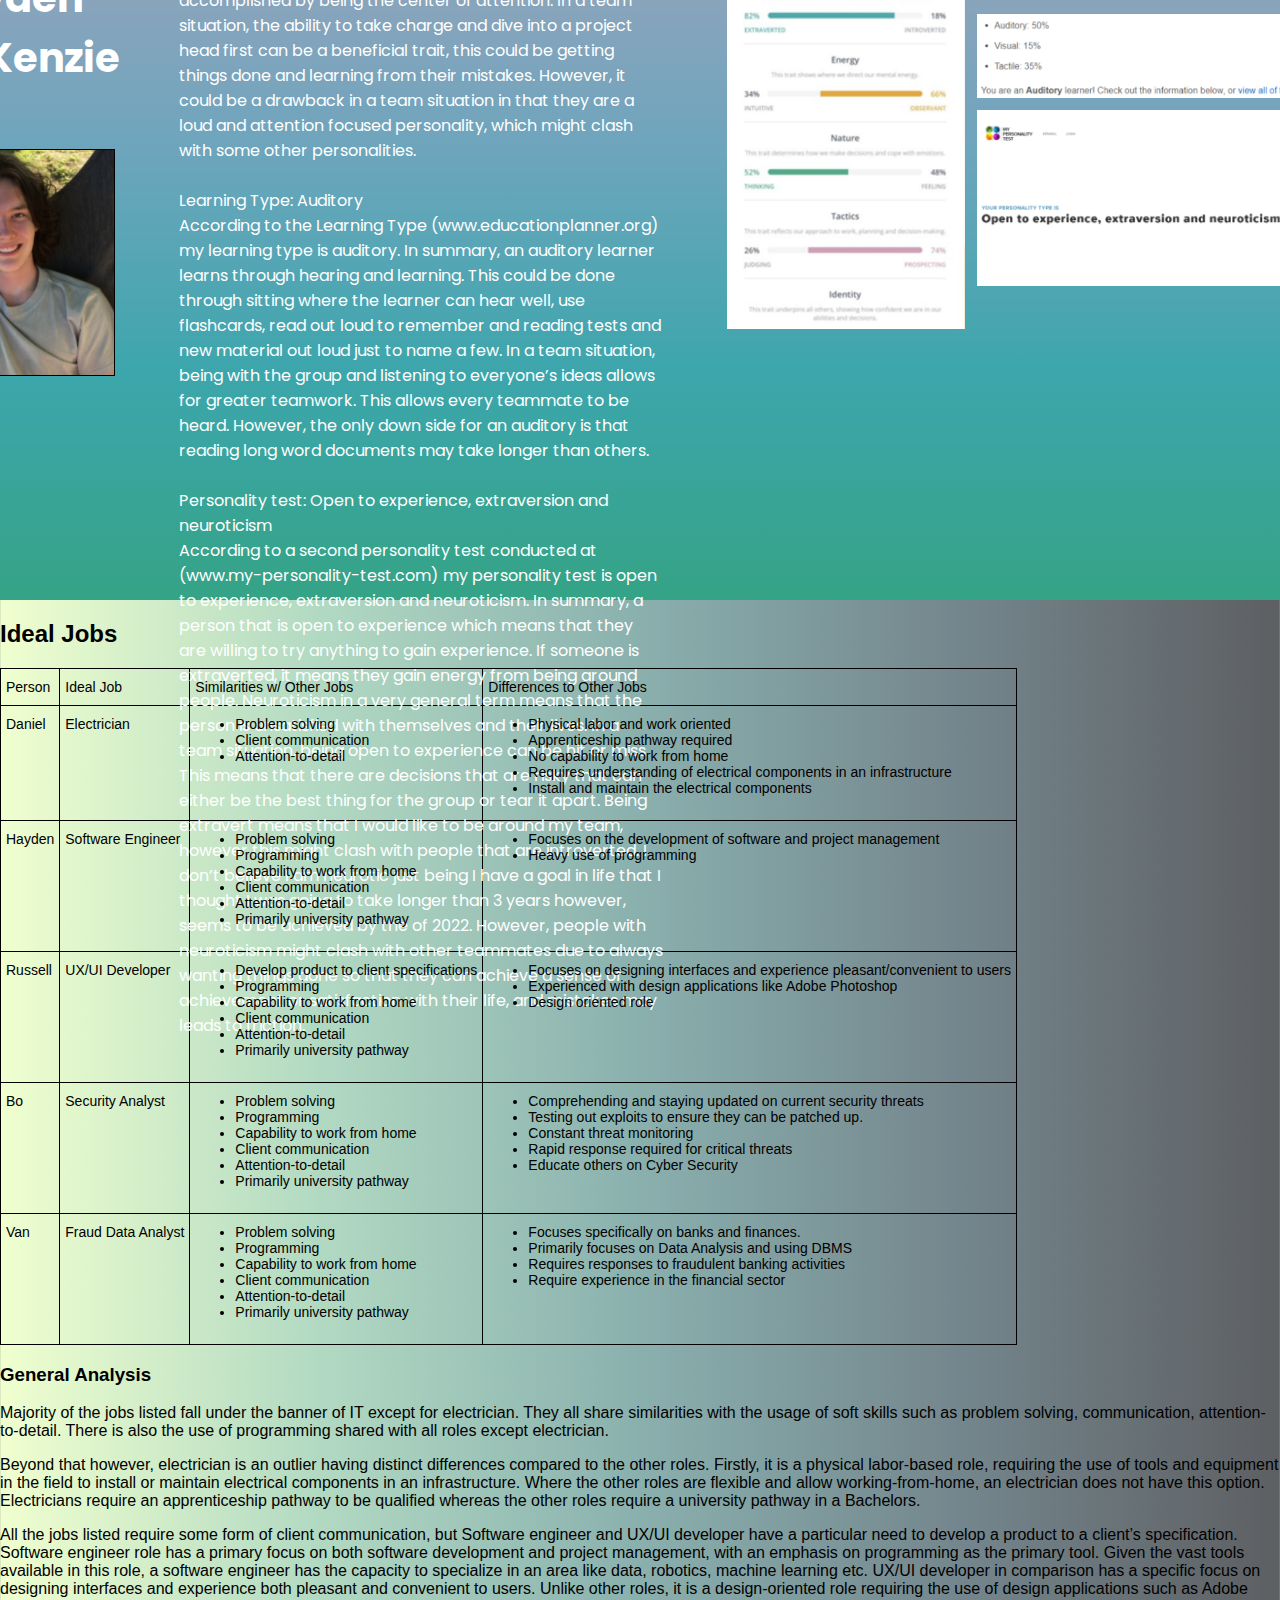
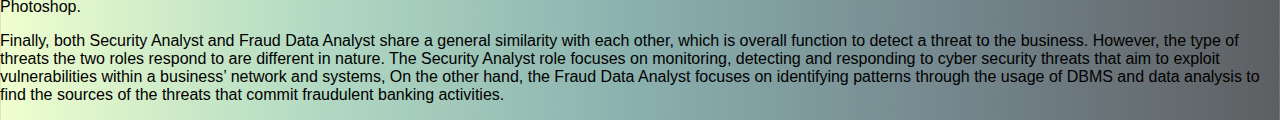
==== commit 7d5961f4: "Ideal Jobs Complete" ====
--- a/index.html
+++ b/index.html
@@ -226,6 +226,10 @@
     </content>
     </div>
 
+
+    <content>
+    <div>
+    <h2>Ideal Jobs</h2>
     <style type="text/css">
     .tg  {border-collapse:collapse;border-spacing:0;}
     .tg td{border-color:black;border-style:solid;border-width:1px;font-family:Arial, sans-serif;font-size:14px;
@@ -342,5 +346,14 @@
       </tr>
     </tbody>
     </table>
+
+<h3>General Analysis</h3>
+<p>Majority of the jobs listed fall under the banner of IT except for electrician. They all share similarities with the usage of soft skills such as problem solving, communication, attention-to-detail. There is also the use of programming shared with all roles except electrician.</p>
+<p>Beyond that however, electrician is an outlier having distinct differences compared to the other roles. Firstly, it is a physical labor-based role, requiring the use of tools and equipment in the field to install or maintain electrical components in an infrastructure. Where the other roles are flexible and allow working-from-home, an electrician does not have this option. Electricians require an apprenticeship pathway to be qualified whereas the other roles require a university pathway in a Bachelors.</p>
+<p>All the jobs listed require some form of client communication, but Software engineer and UX/UI developer have a particular need to develop a product to a client’s specification. Software engineer role has a primary focus on both software development and project management, with an emphasis on programming as the primary tool. Given the vast tools available in this role, a software engineer has the capacity to specialize in an area like data, robotics, machine learning etc. UX/UI developer in comparison has a specific focus on designing interfaces and experience both pleasant and convenient to users. Unlike other roles, it is a design-oriented role requiring the use of design applications such as Adobe Photoshop.</p>
+<p>Finally, both Security Analyst and Fraud Data Analyst share a general similarity with each other, which is overall function to detect a threat to the business. However, the type of threats the two roles respond to are different in nature. The Security Analyst role focuses on monitoring, detecting and responding to cyber security threats that aim to exploit vulnerabilities within a business’ network and systems, On the other hand, the Fraud Data Analyst focuses on identifying patterns through the usage of DBMS and data analysis to find the sources of the threats that commit fraudulent banking activities. </p>
+</div>
+  </content>
+
 <script src="main.js"></script>
 </body>
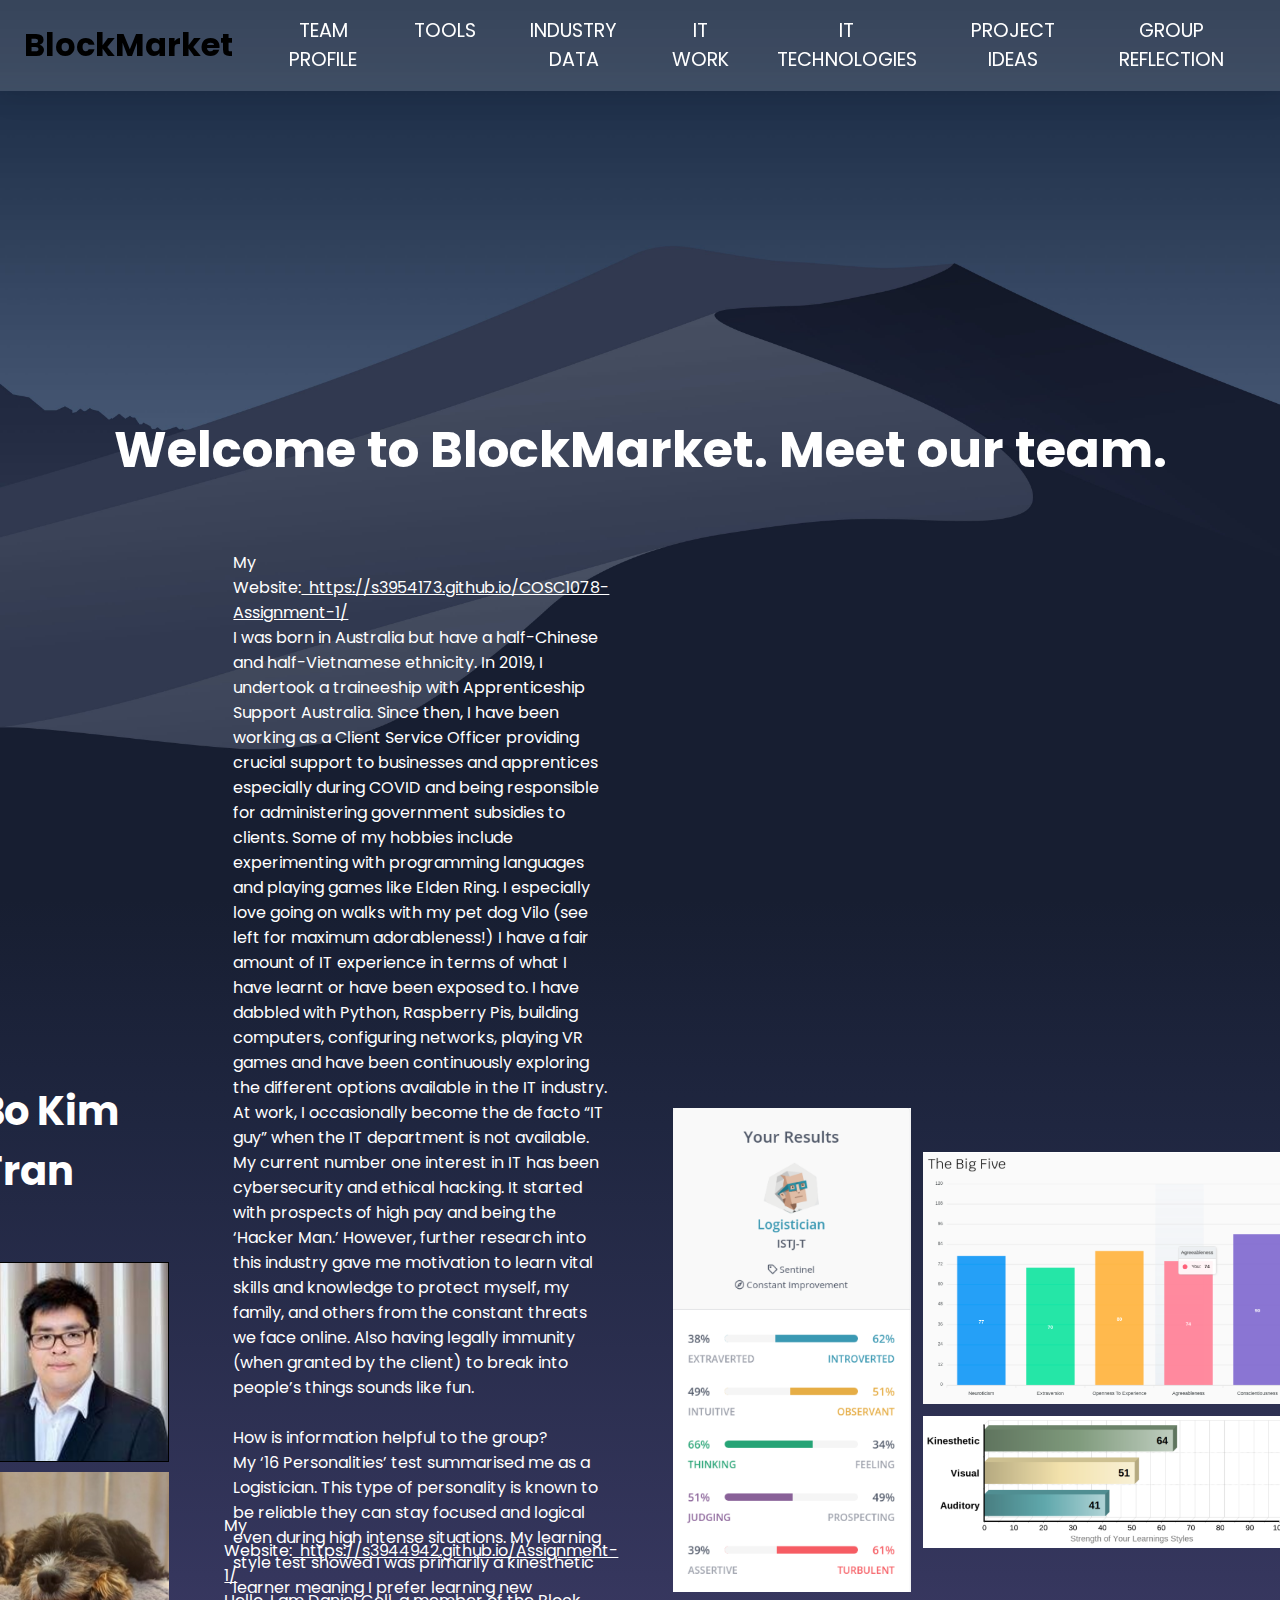
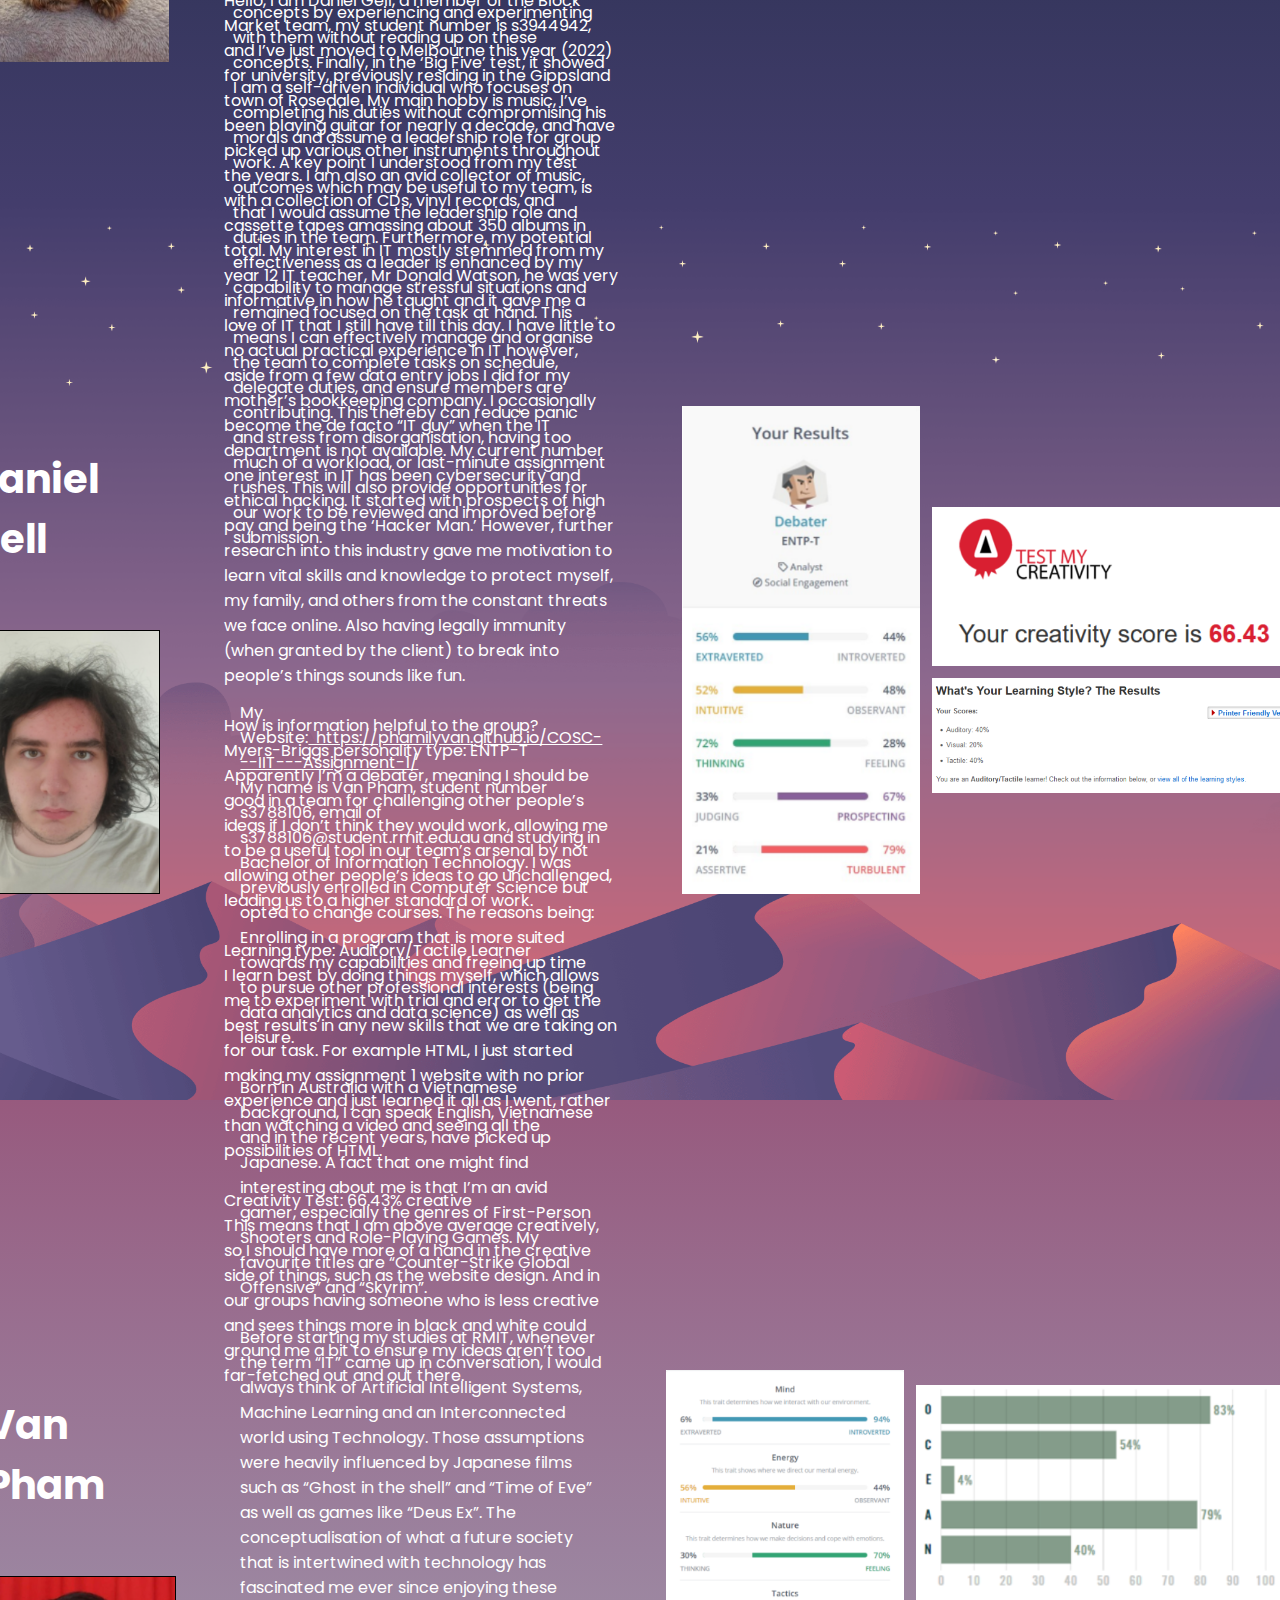
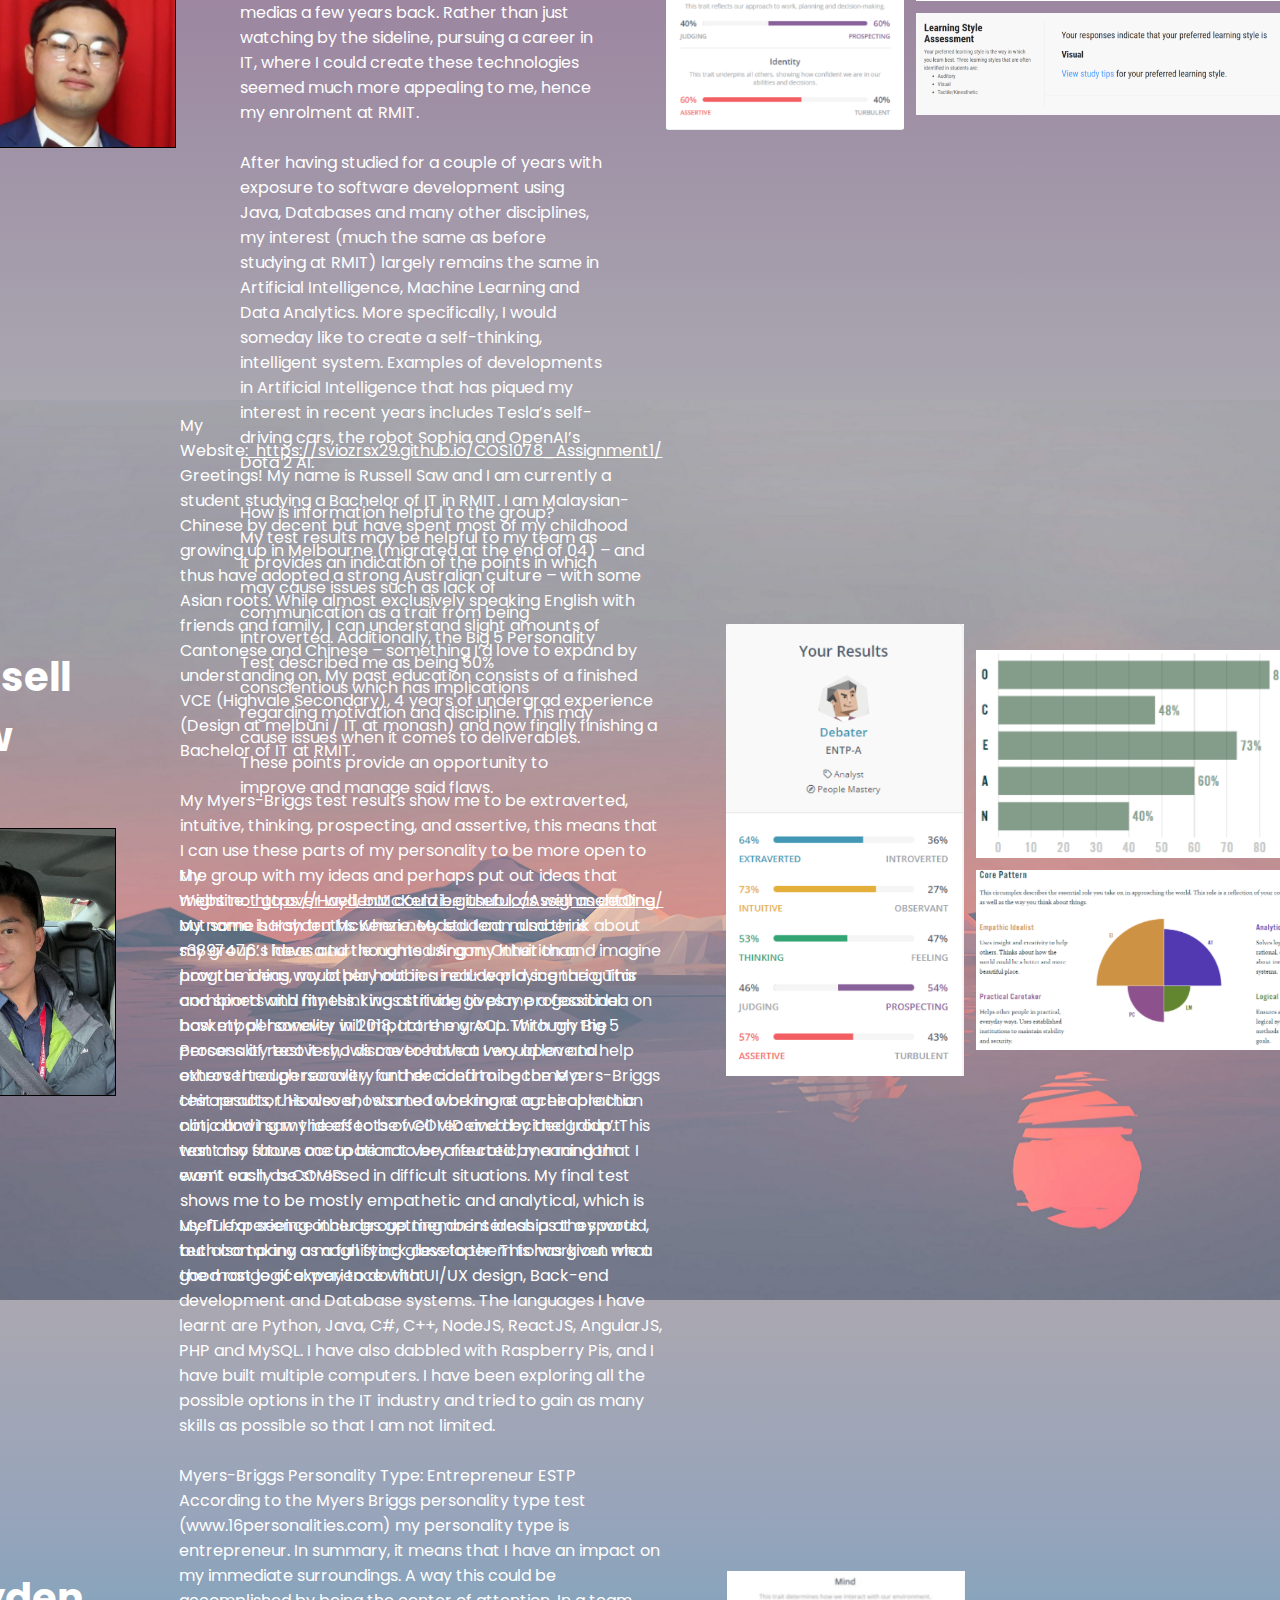
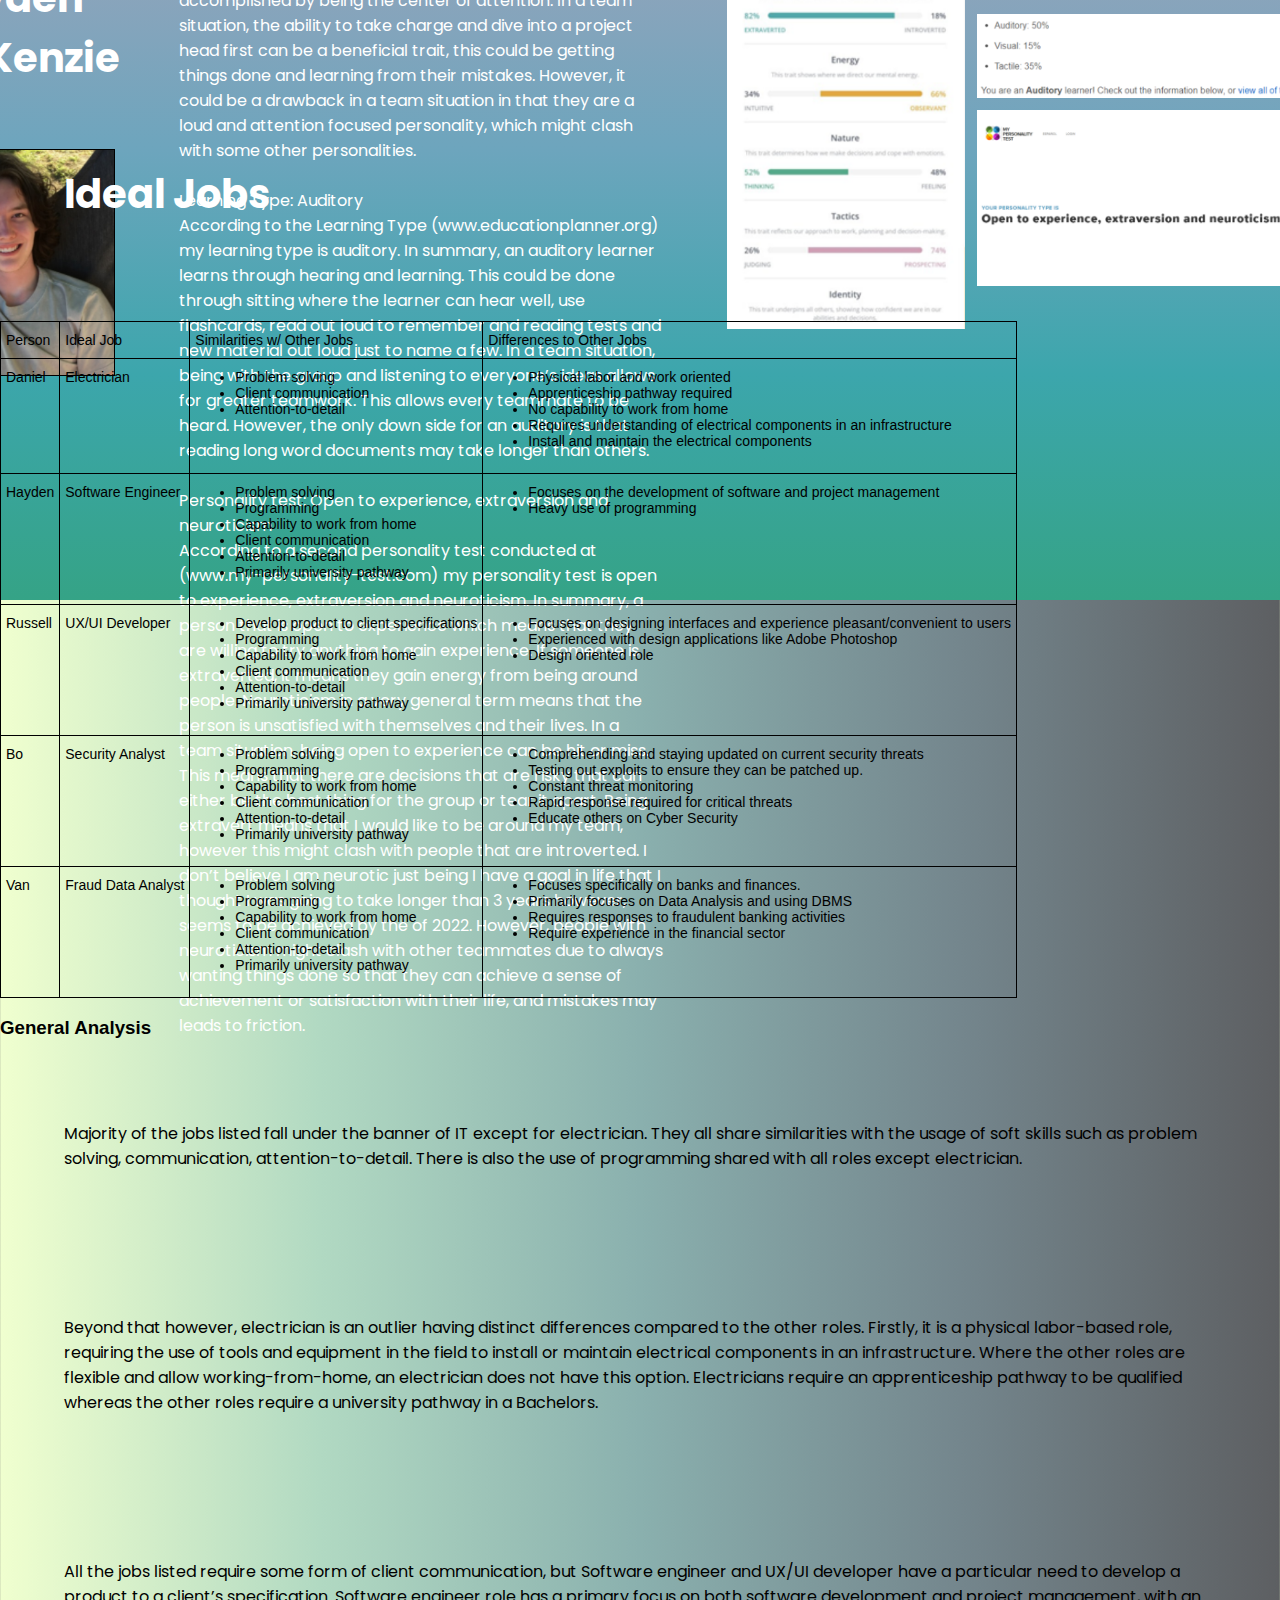
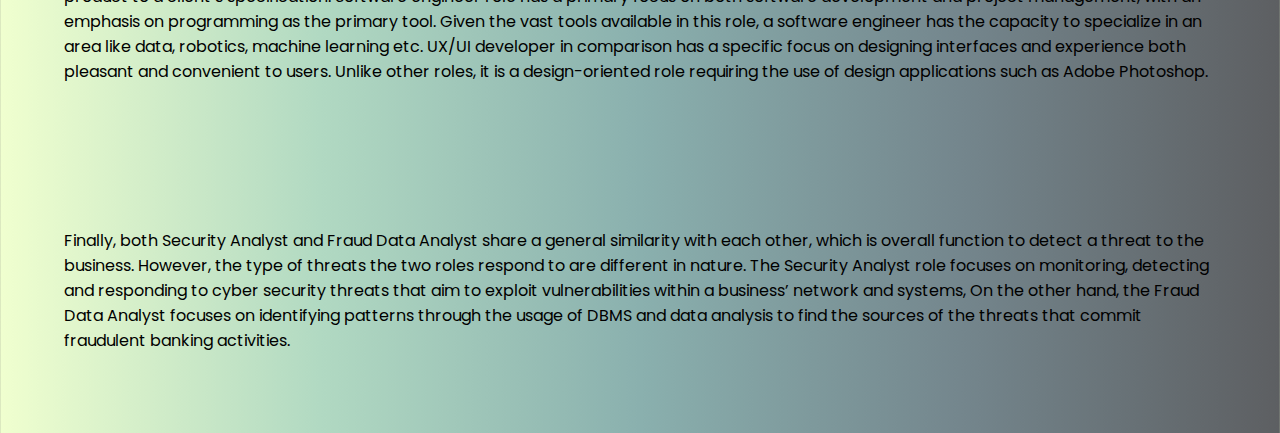
==== commit 821c4507: "Index HTML attempt to fix formatting issue" ====
--- a/index.html
+++ b/index.html
@@ -227,8 +227,8 @@
     </div>
 
 
-    <content>
-    <div>
+    <div id="parallax" class="body_div">
+    <content>
     <h2>Ideal Jobs</h2>
     <style type="text/css">
     .tg  {border-collapse:collapse;border-spacing:0;}
@@ -352,8 +352,9 @@
 <p>Beyond that however, electrician is an outlier having distinct differences compared to the other roles. Firstly, it is a physical labor-based role, requiring the use of tools and equipment in the field to install or maintain electrical components in an infrastructure. Where the other roles are flexible and allow working-from-home, an electrician does not have this option. Electricians require an apprenticeship pathway to be qualified whereas the other roles require a university pathway in a Bachelors.</p>
 <p>All the jobs listed require some form of client communication, but Software engineer and UX/UI developer have a particular need to develop a product to a client’s specification. Software engineer role has a primary focus on both software development and project management, with an emphasis on programming as the primary tool. Given the vast tools available in this role, a software engineer has the capacity to specialize in an area like data, robotics, machine learning etc. UX/UI developer in comparison has a specific focus on designing interfaces and experience both pleasant and convenient to users. Unlike other roles, it is a design-oriented role requiring the use of design applications such as Adobe Photoshop.</p>
 <p>Finally, both Security Analyst and Fraud Data Analyst share a general similarity with each other, which is overall function to detect a threat to the business. However, the type of threats the two roles respond to are different in nature. The Security Analyst role focuses on monitoring, detecting and responding to cyber security threats that aim to exploit vulnerabilities within a business’ network and systems, On the other hand, the Fraud Data Analyst focuses on identifying patterns through the usage of DBMS and data analysis to find the sources of the threats that commit fraudulent banking activities. </p>
+</content>
 </div>
-  </content>
+  
 
 <script src="main.js"></script>
 </body>
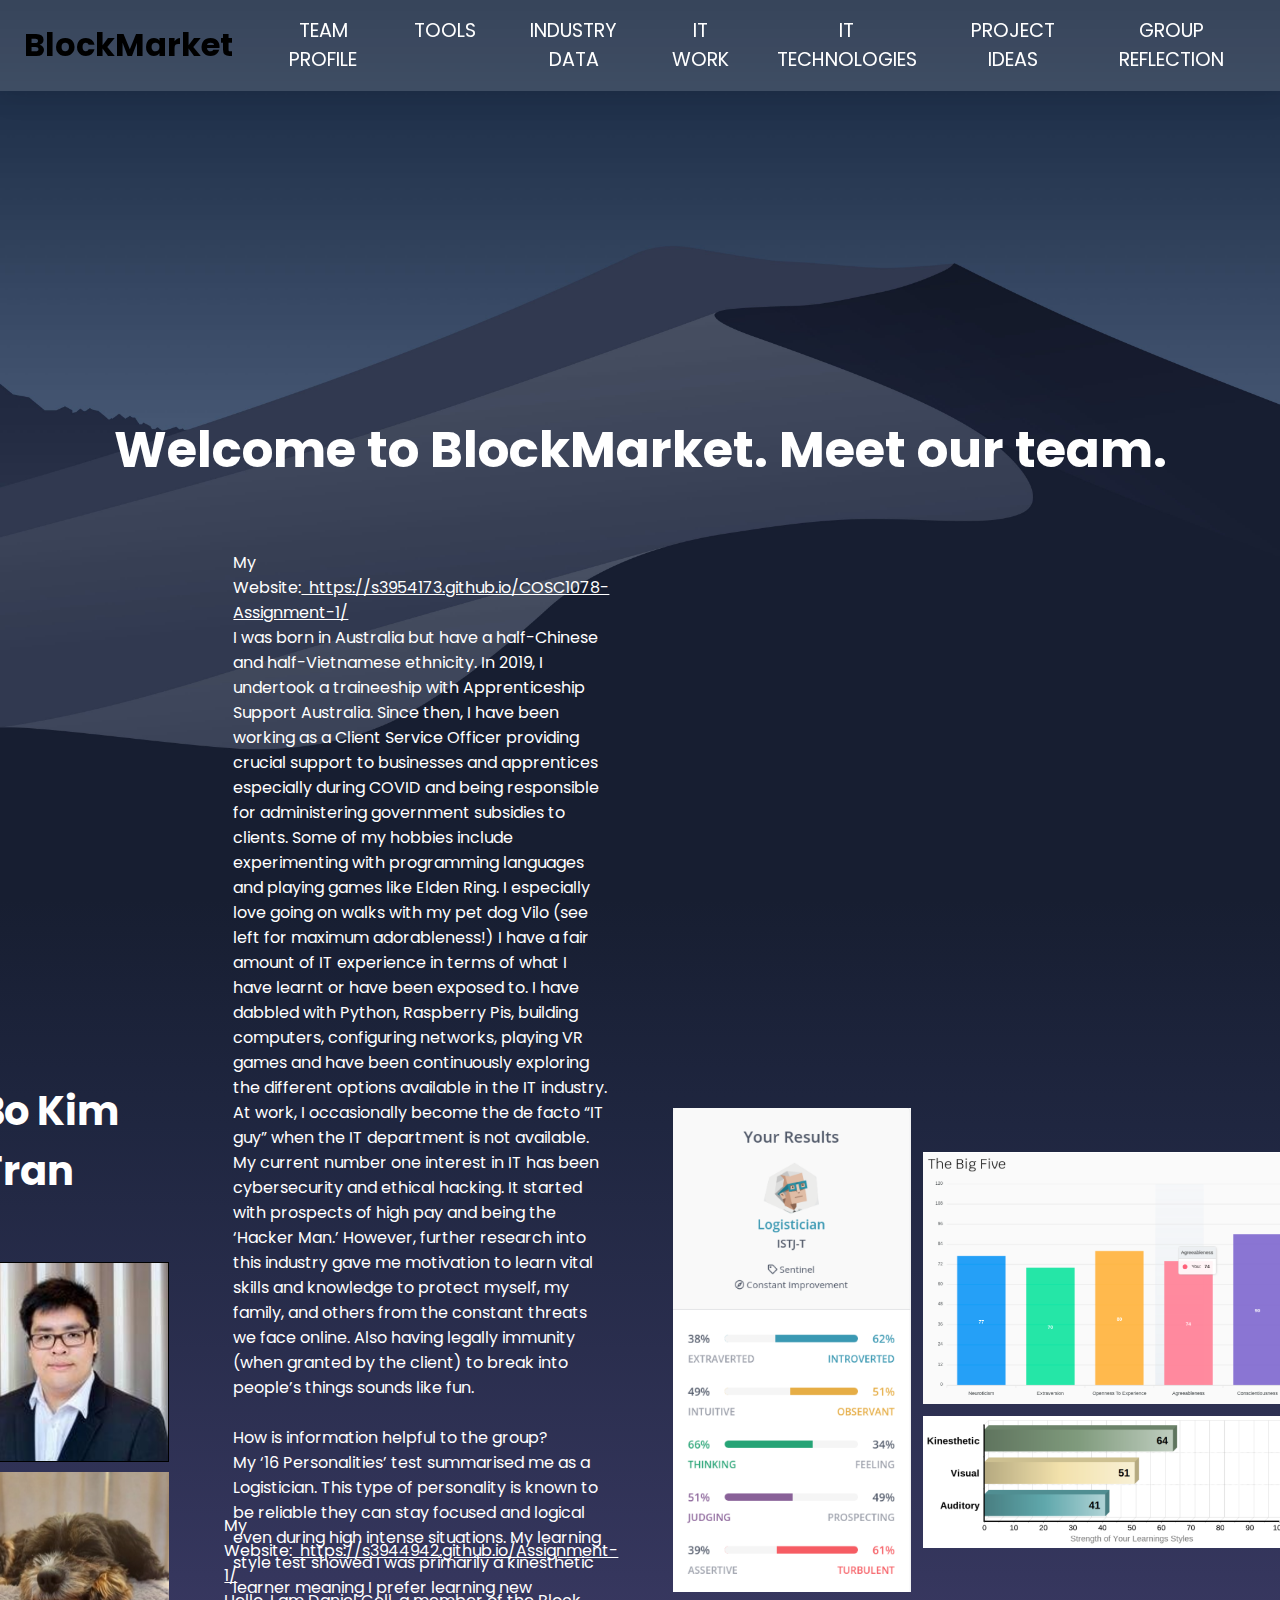
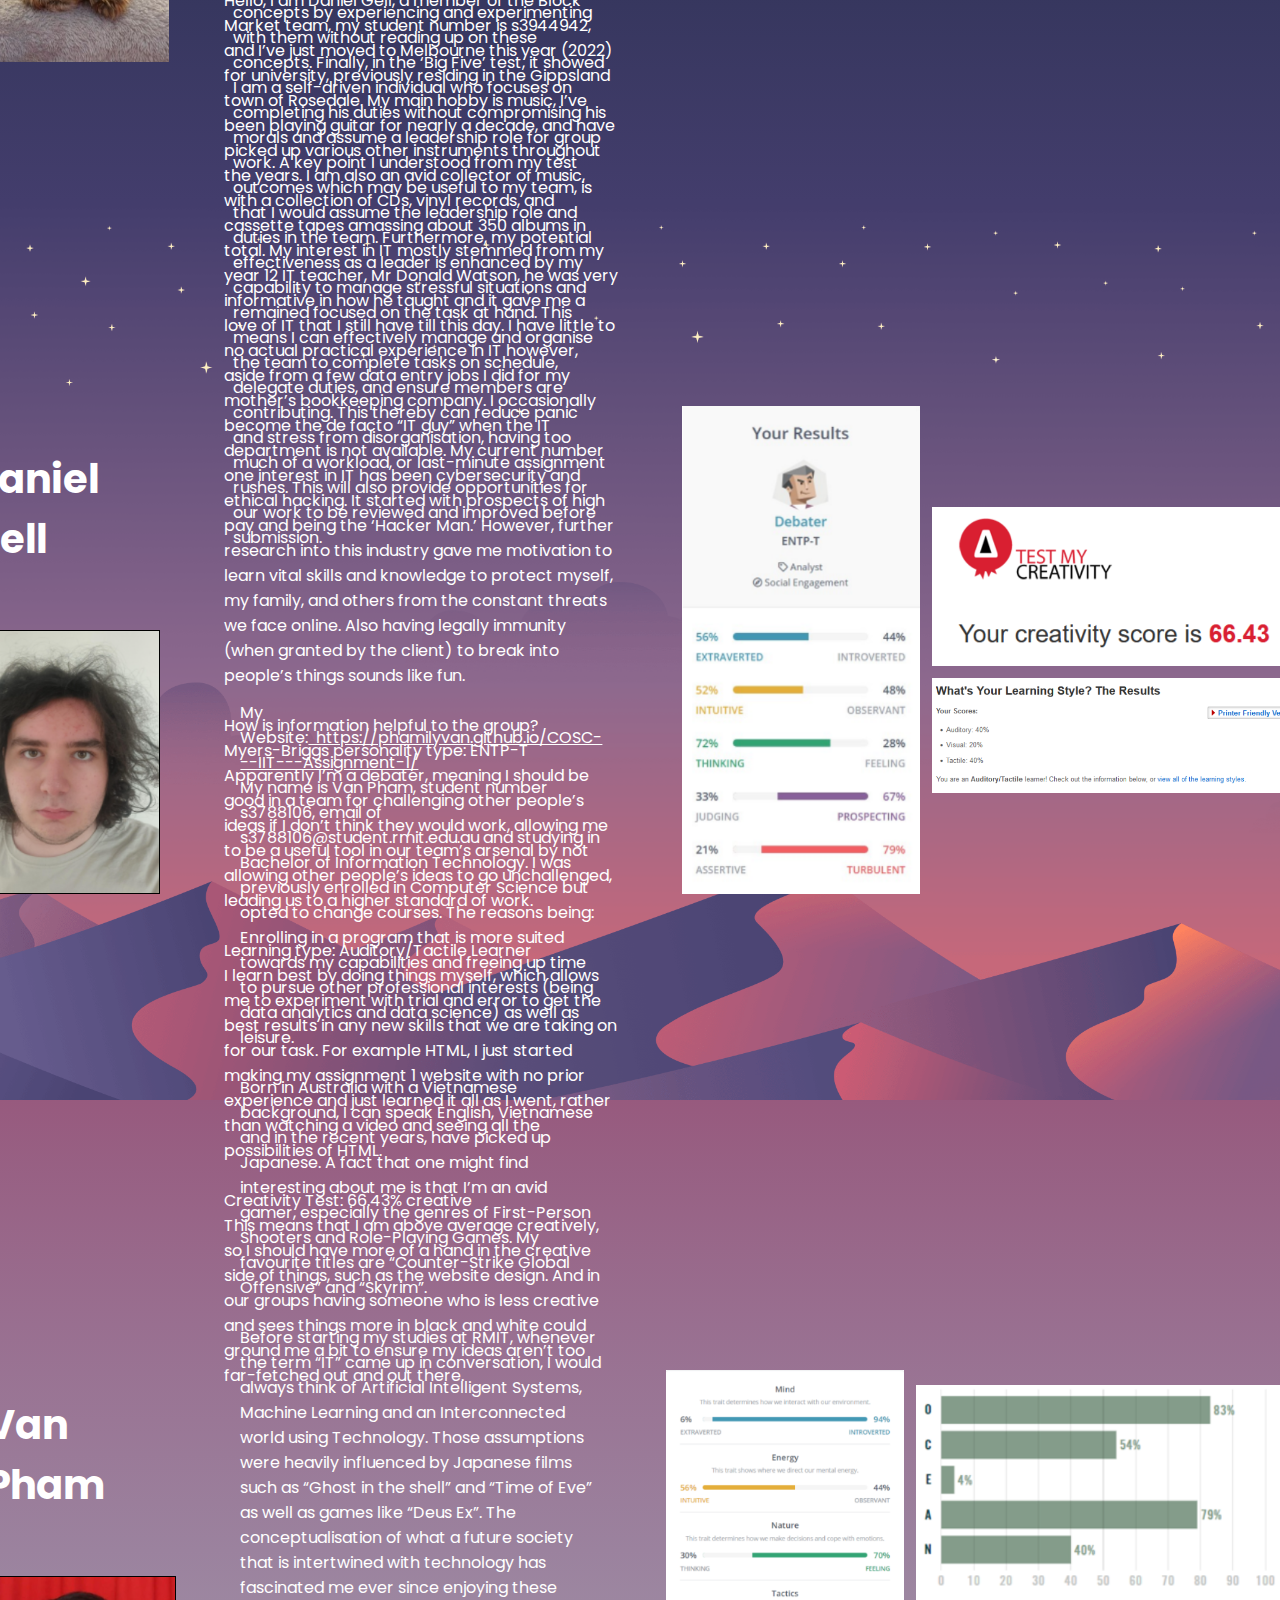
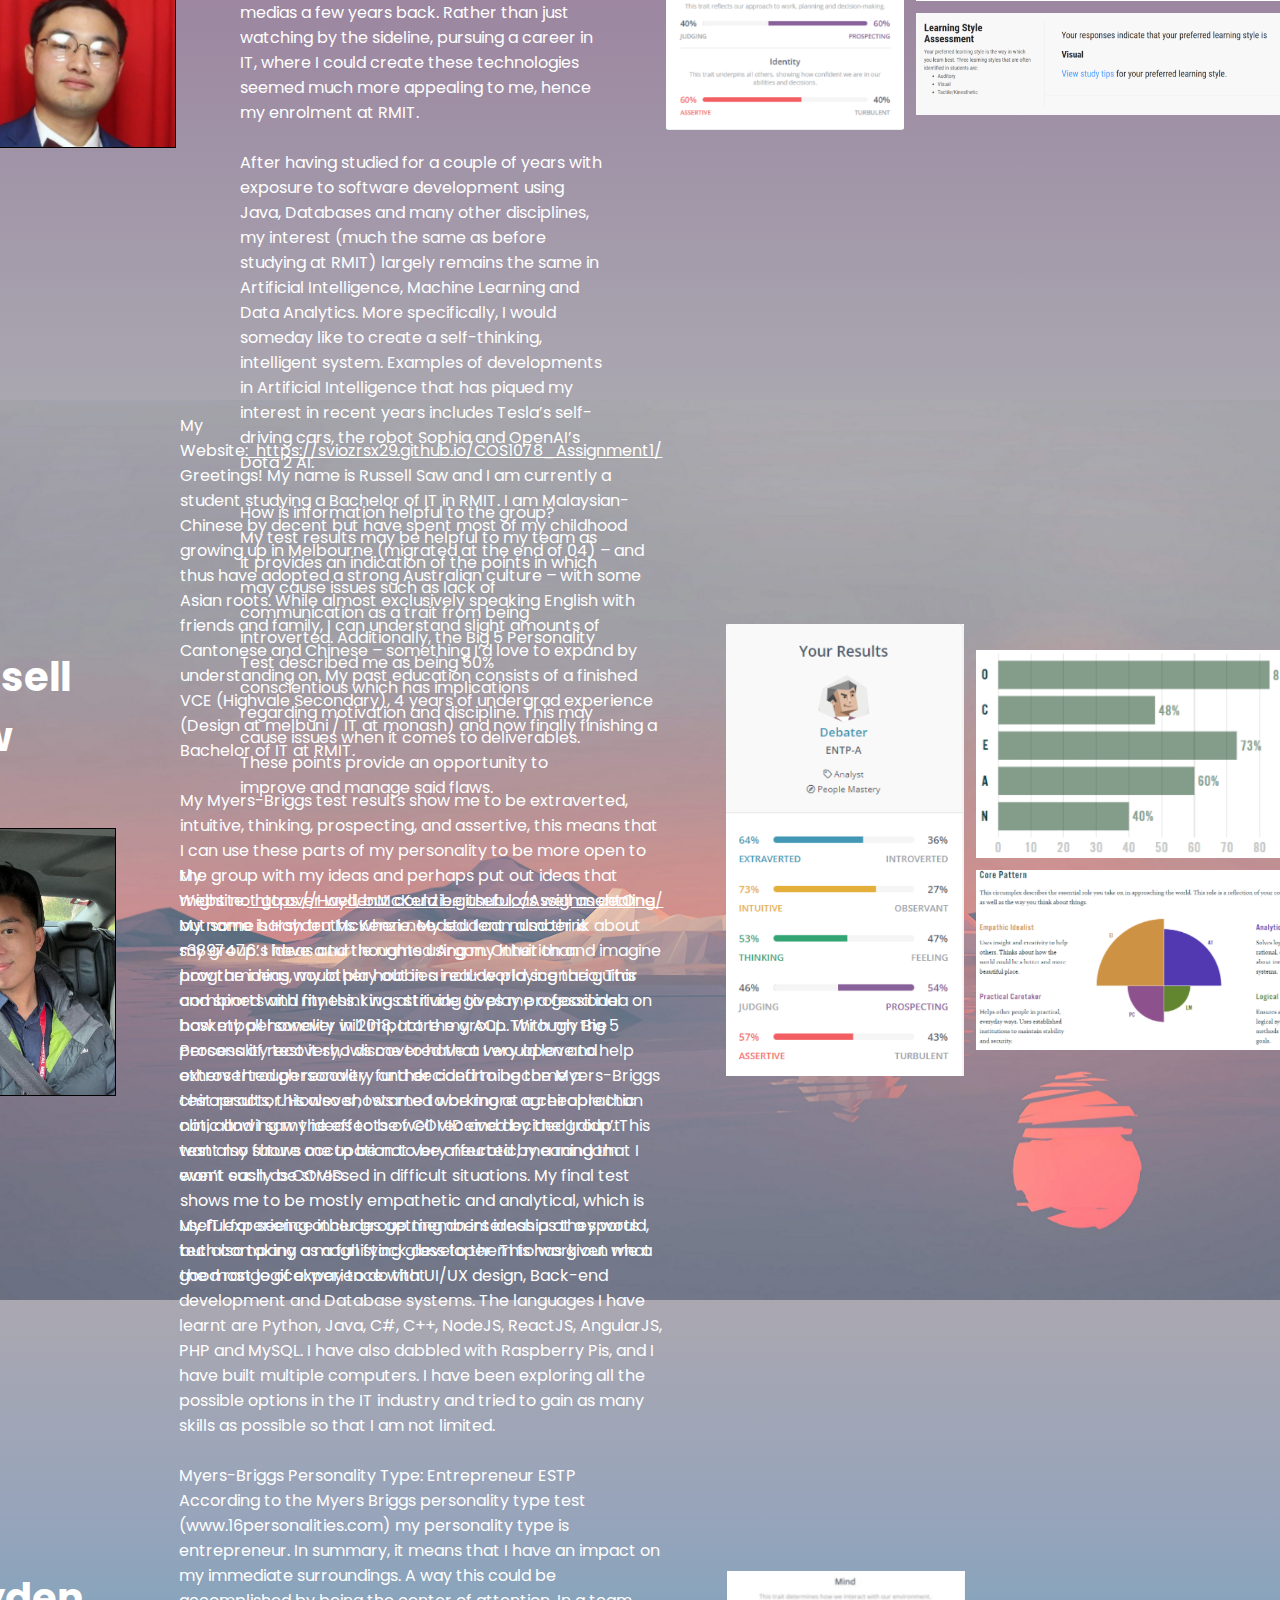
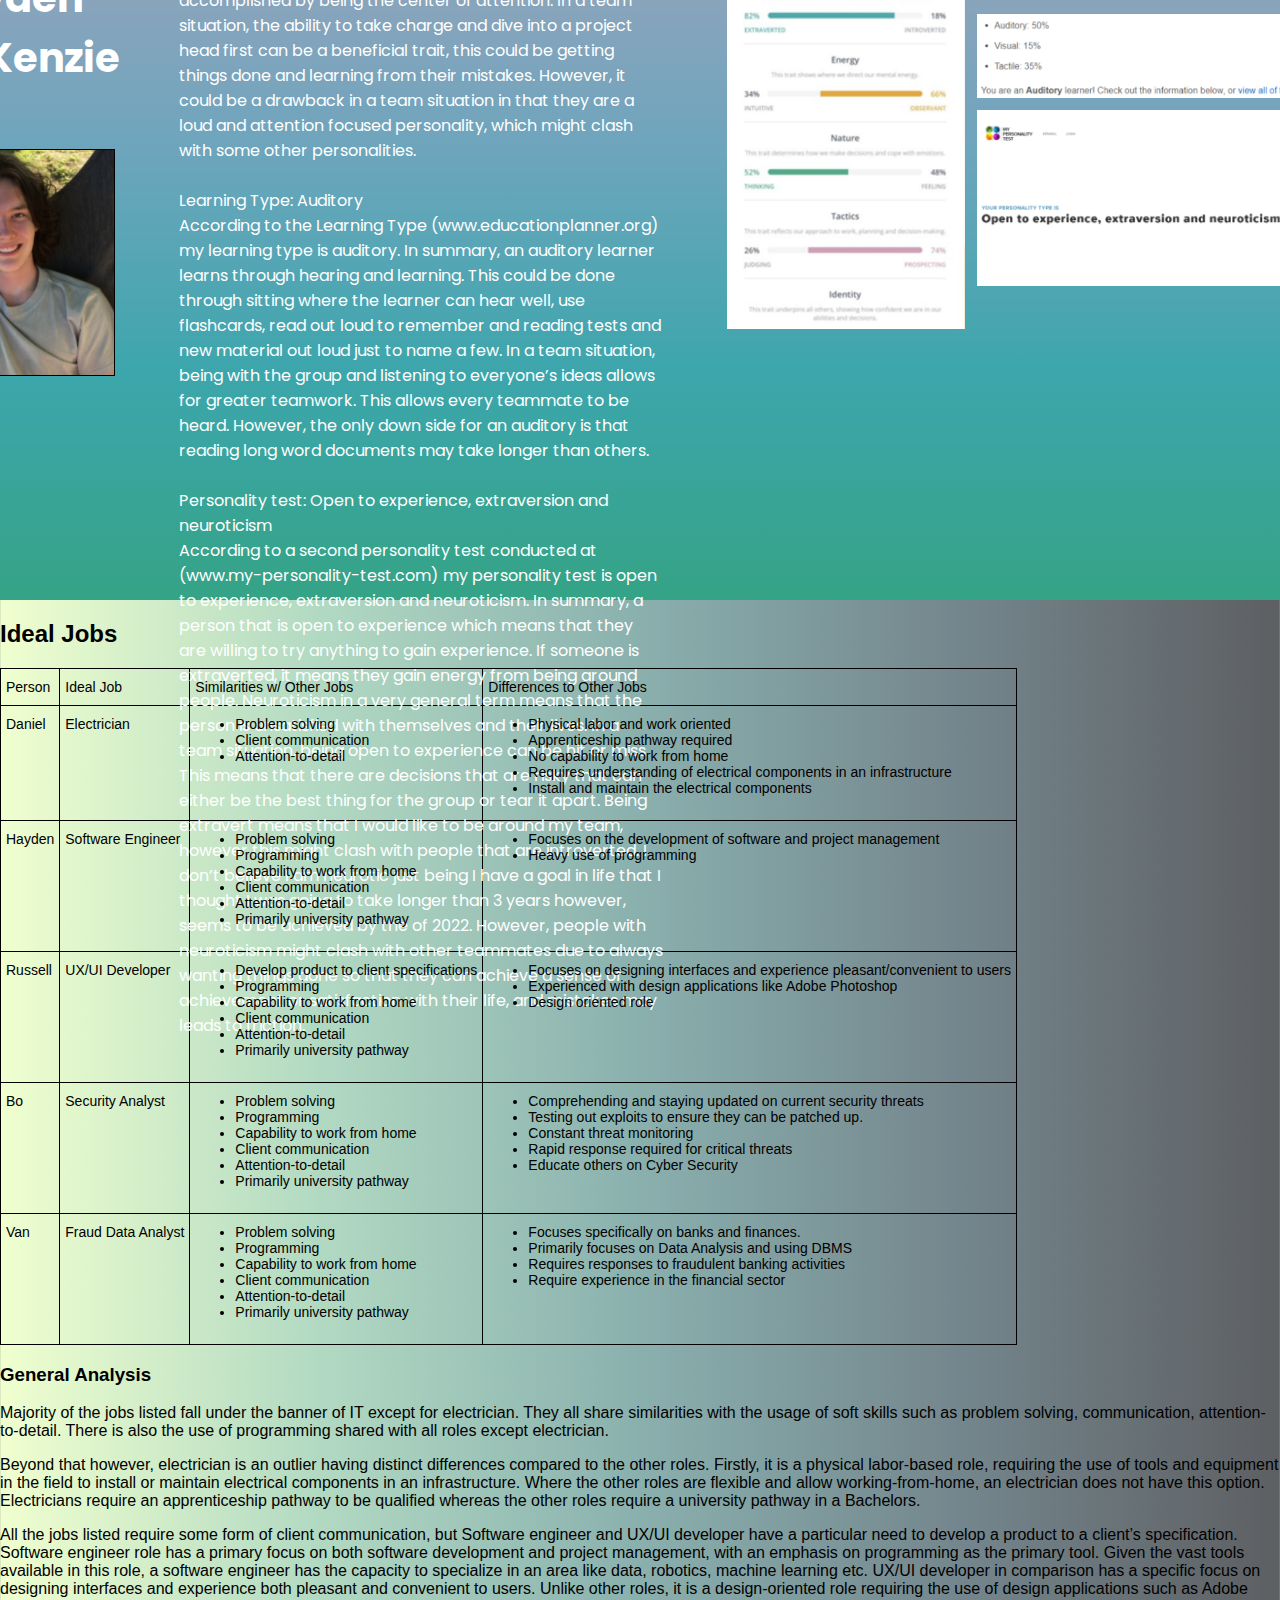
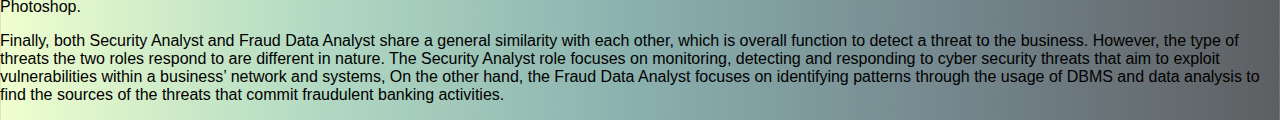
==== commit d1e6ba30: "Reverted index changes" ====
--- a/index.html
+++ b/index.html
@@ -227,7 +227,8 @@
     </div>
 
 
-    <div id="parallax" class="body_div">
+
+    <div>
     <content>
     <h2>Ideal Jobs</h2>
     <style type="text/css">
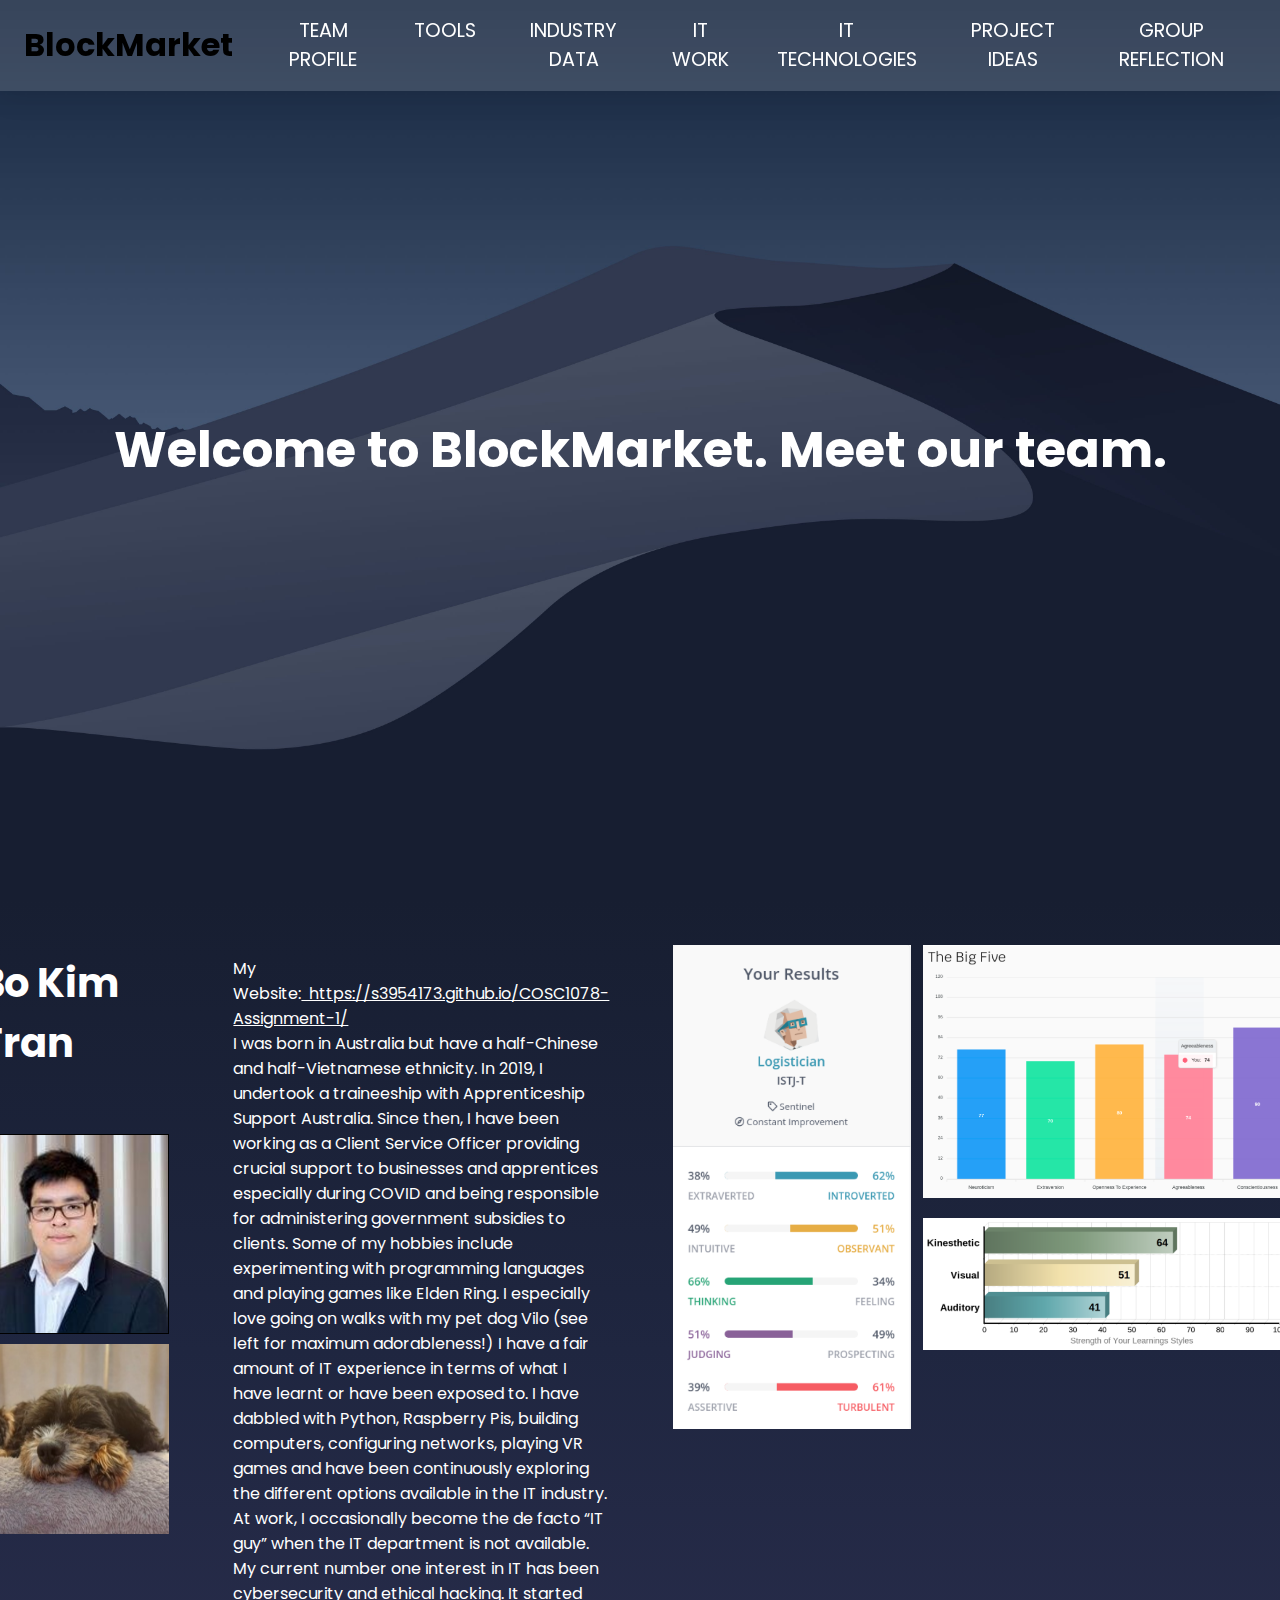
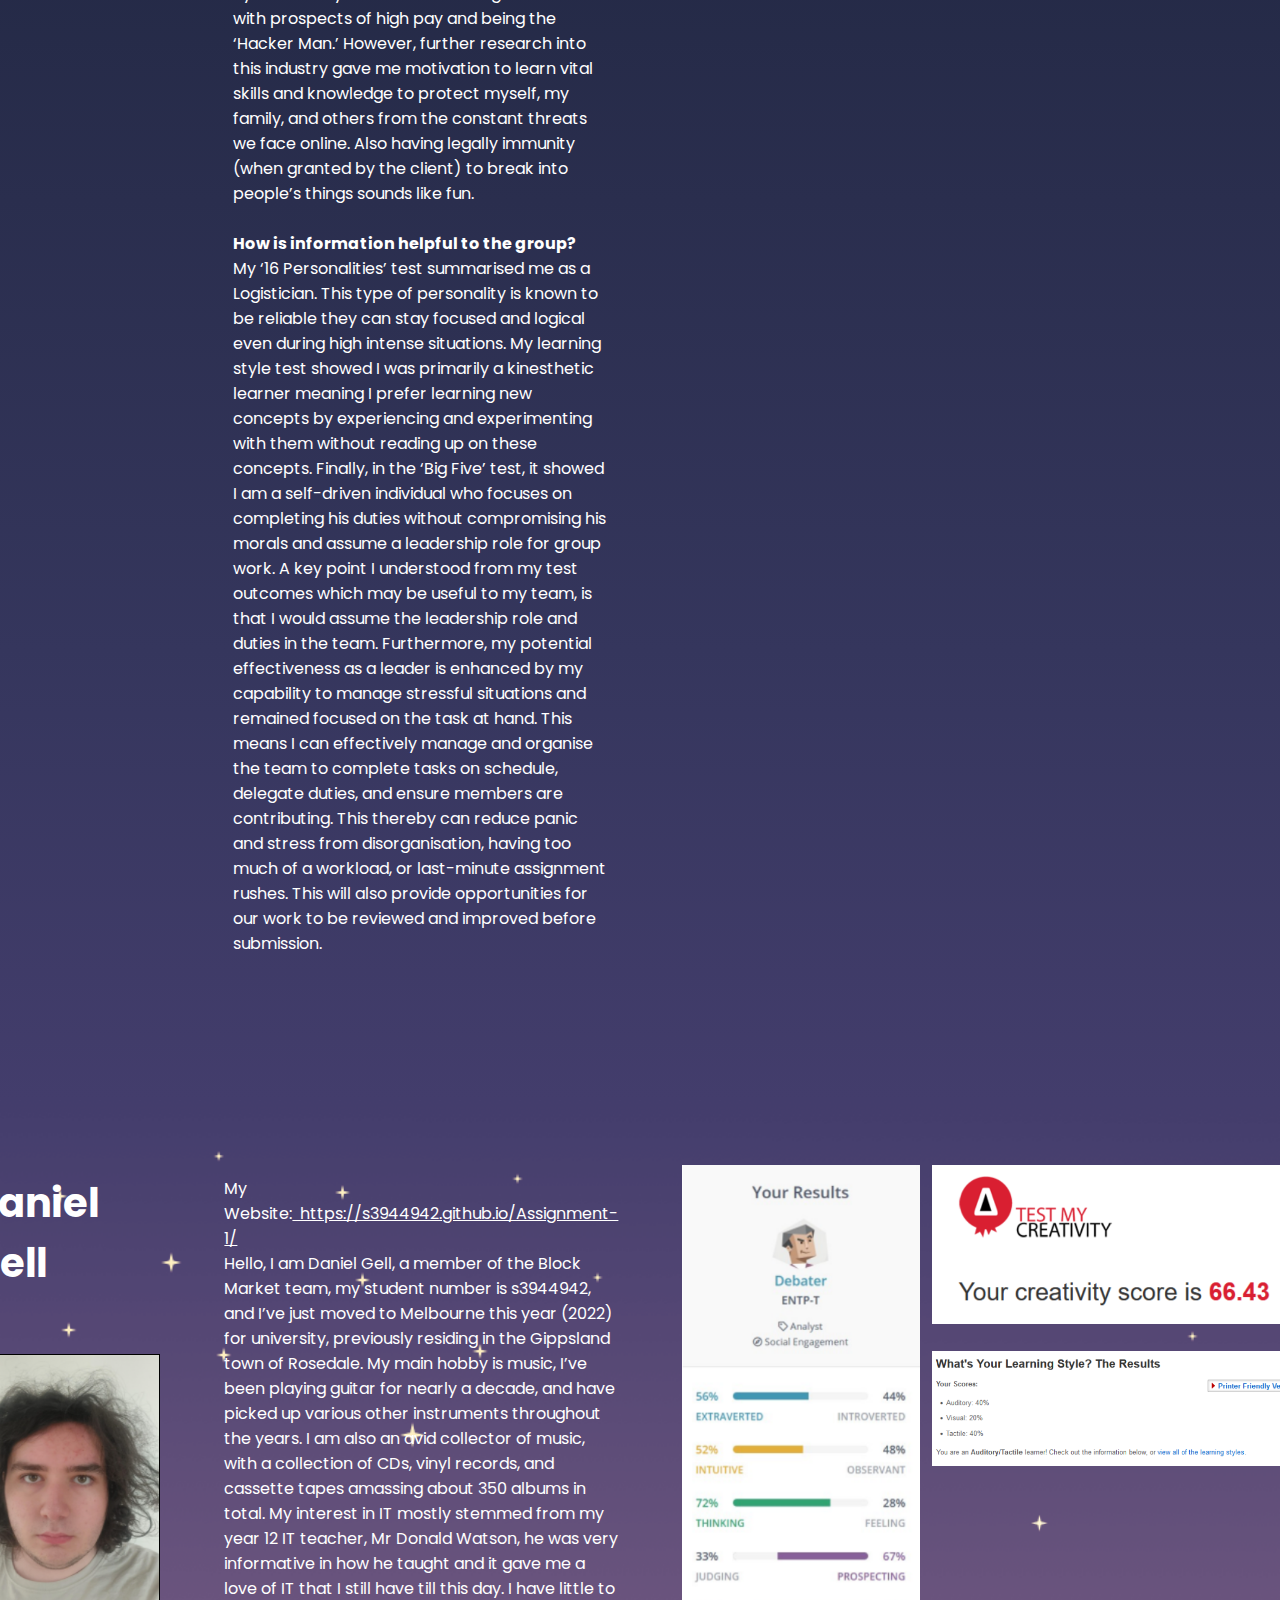
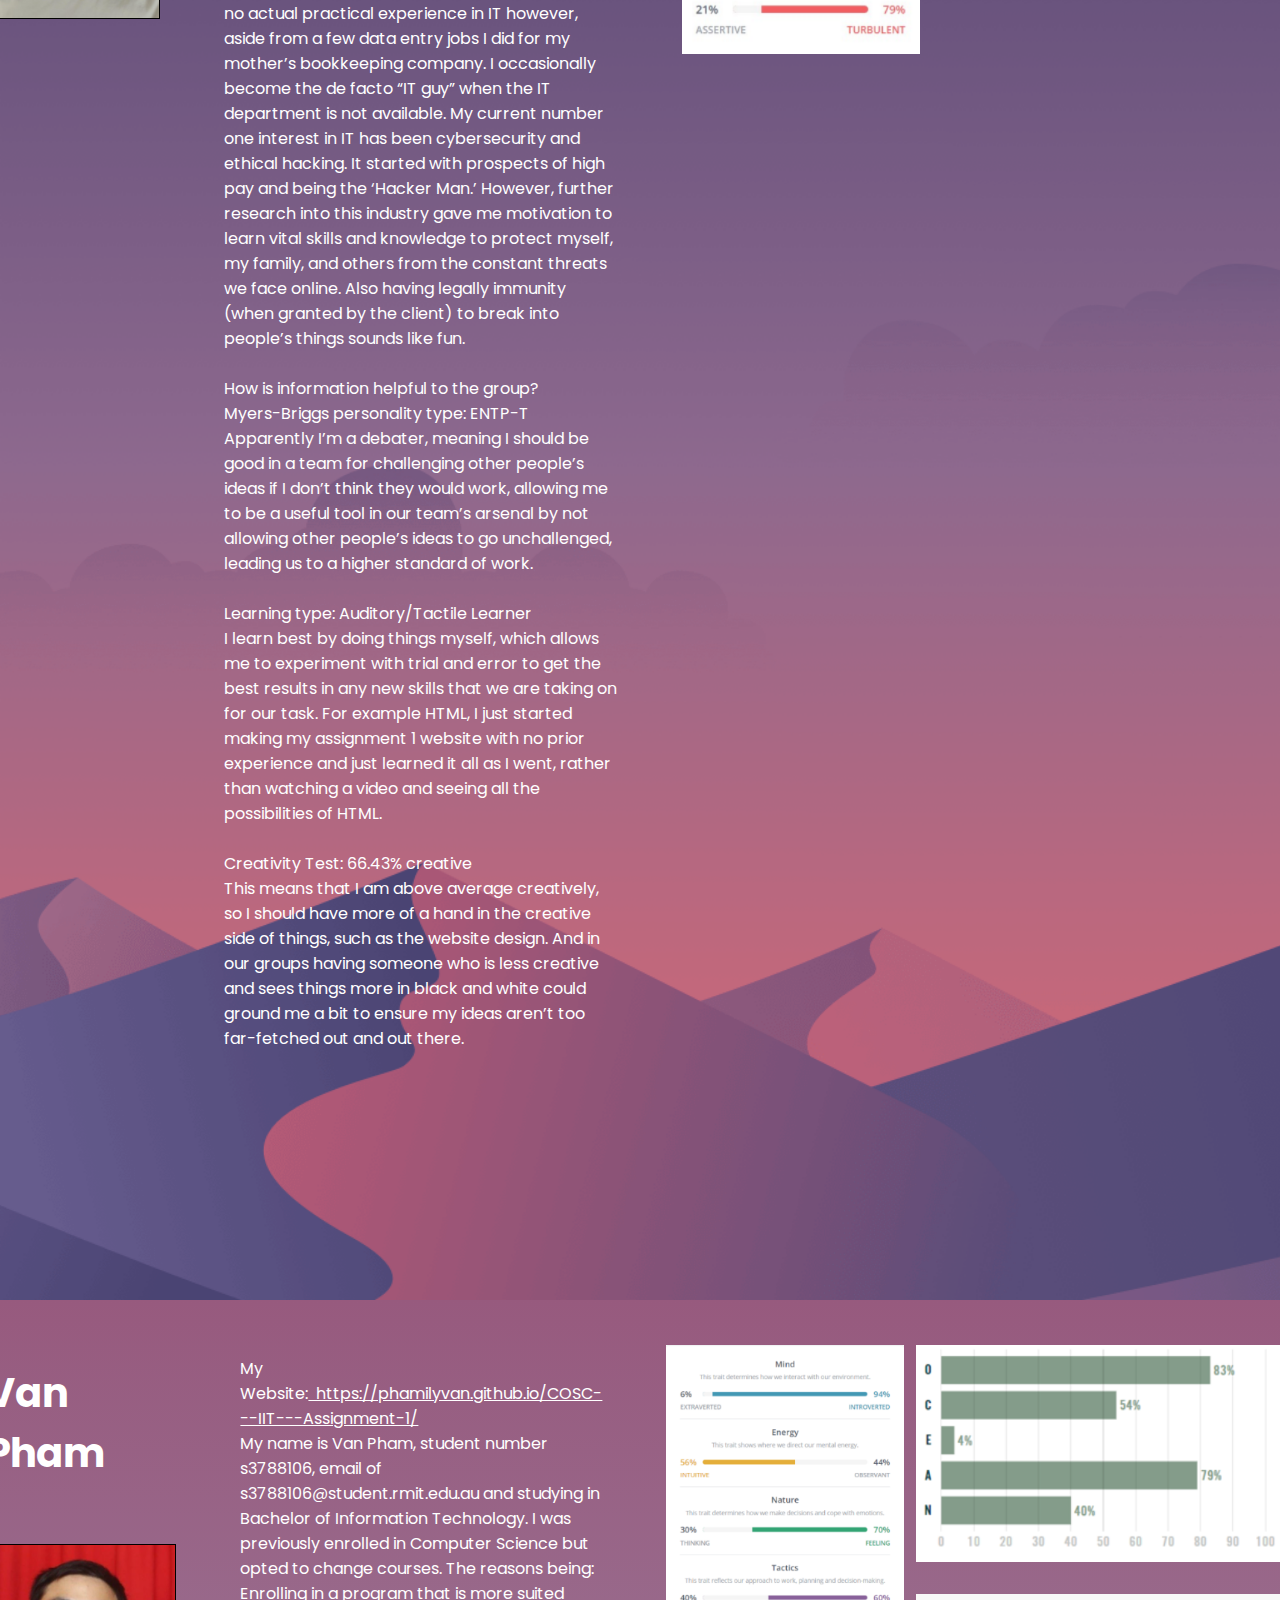
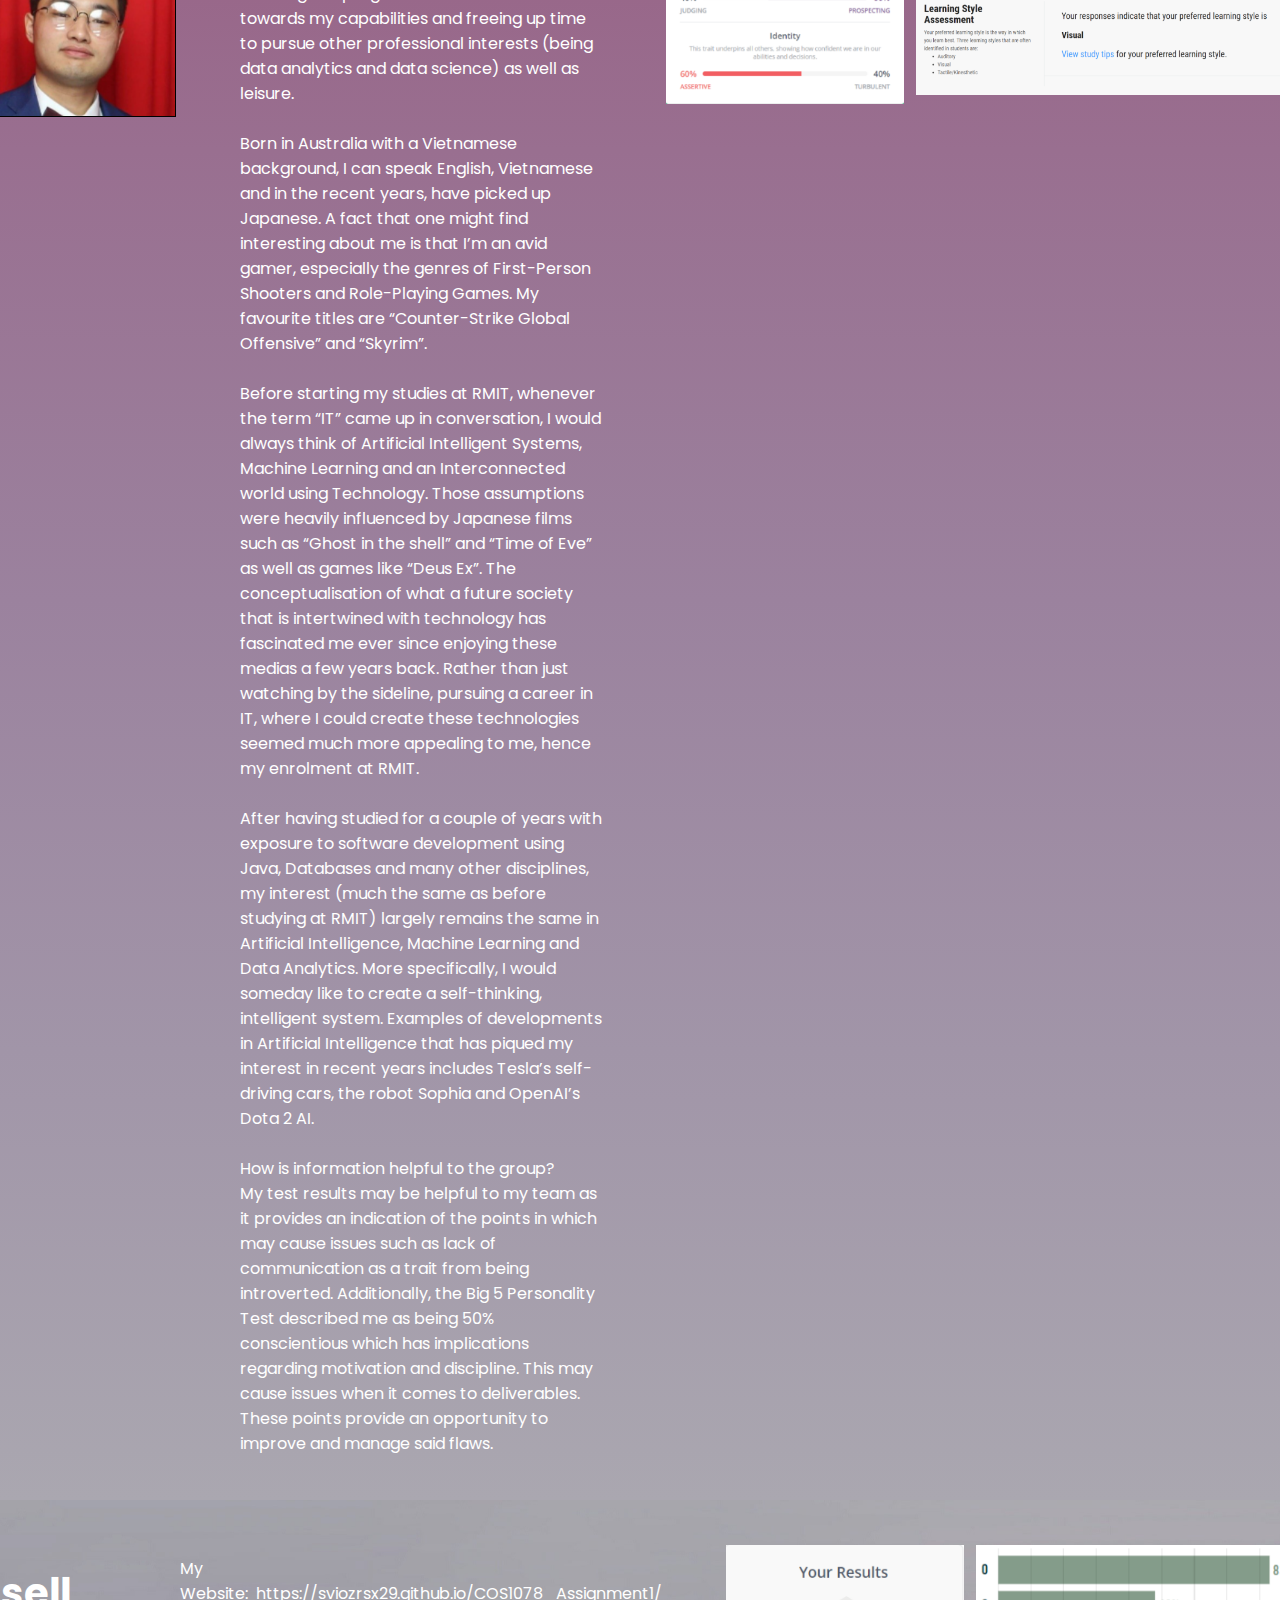
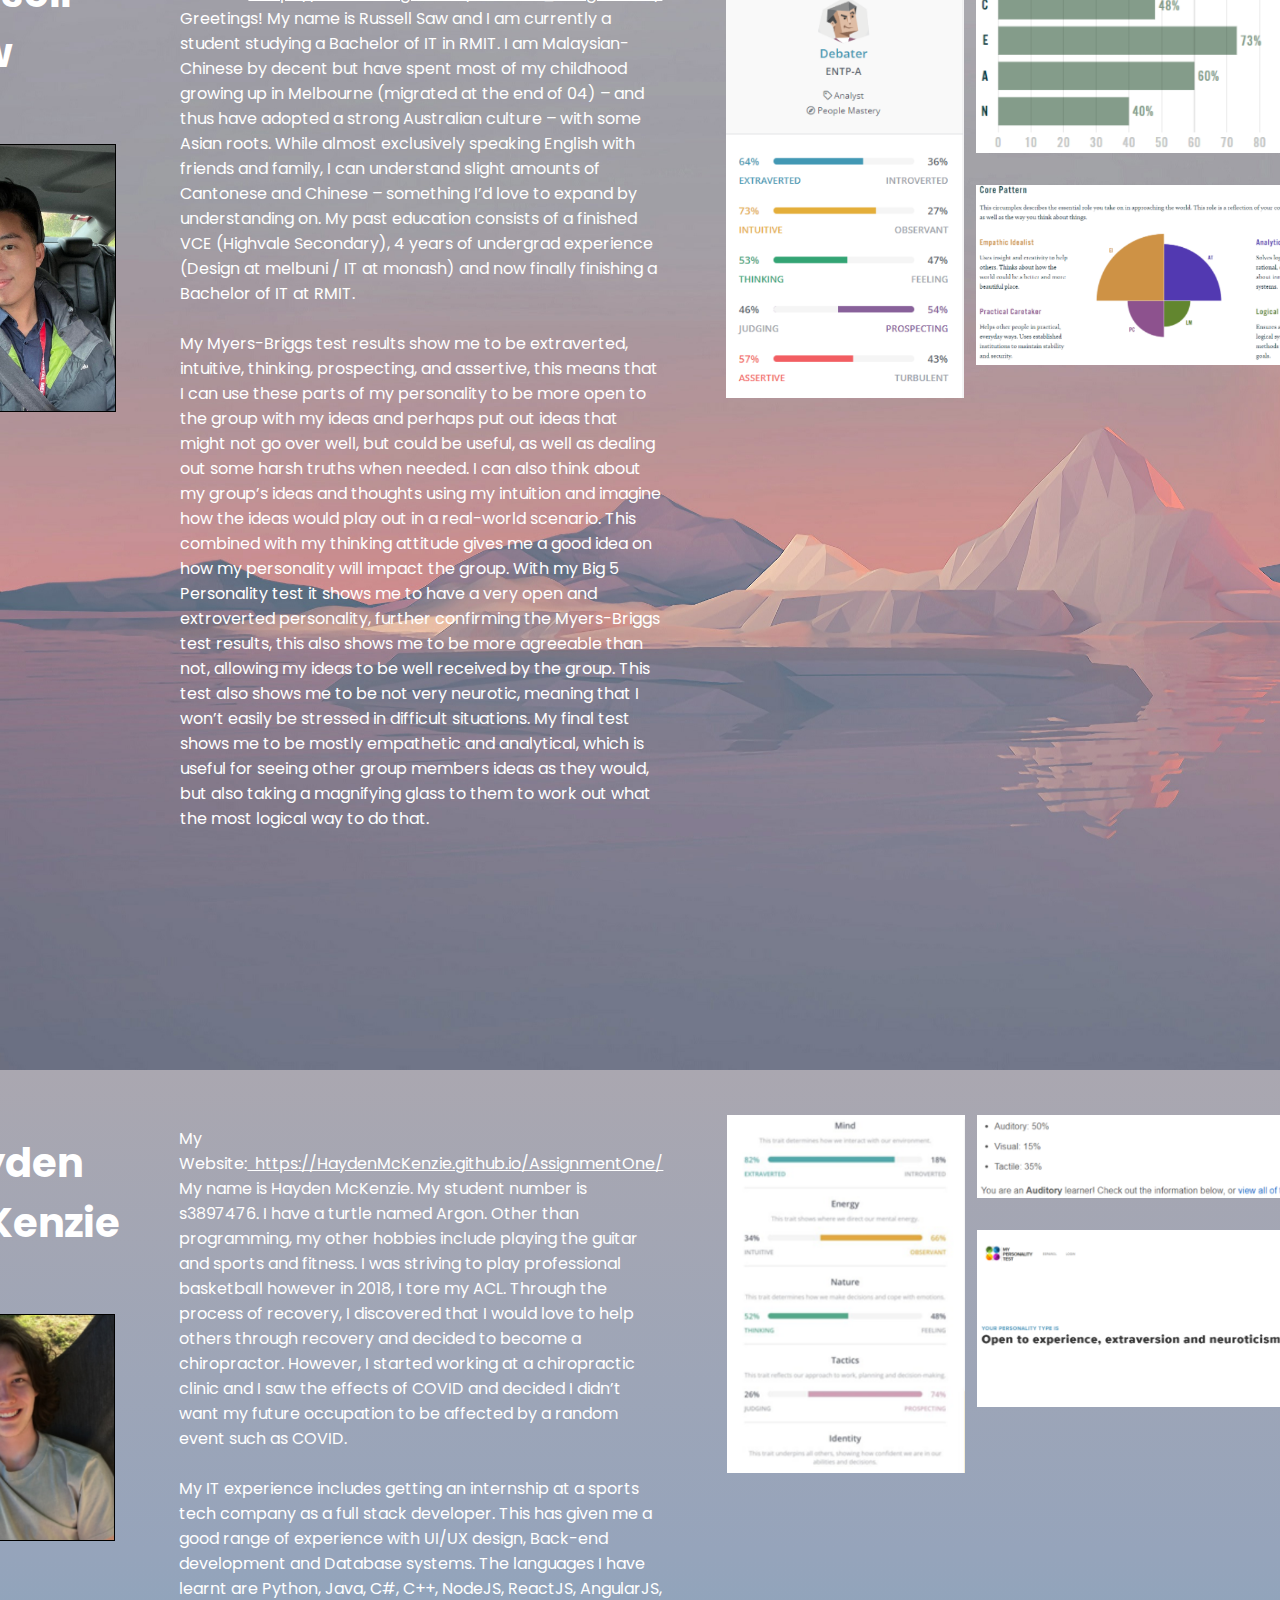
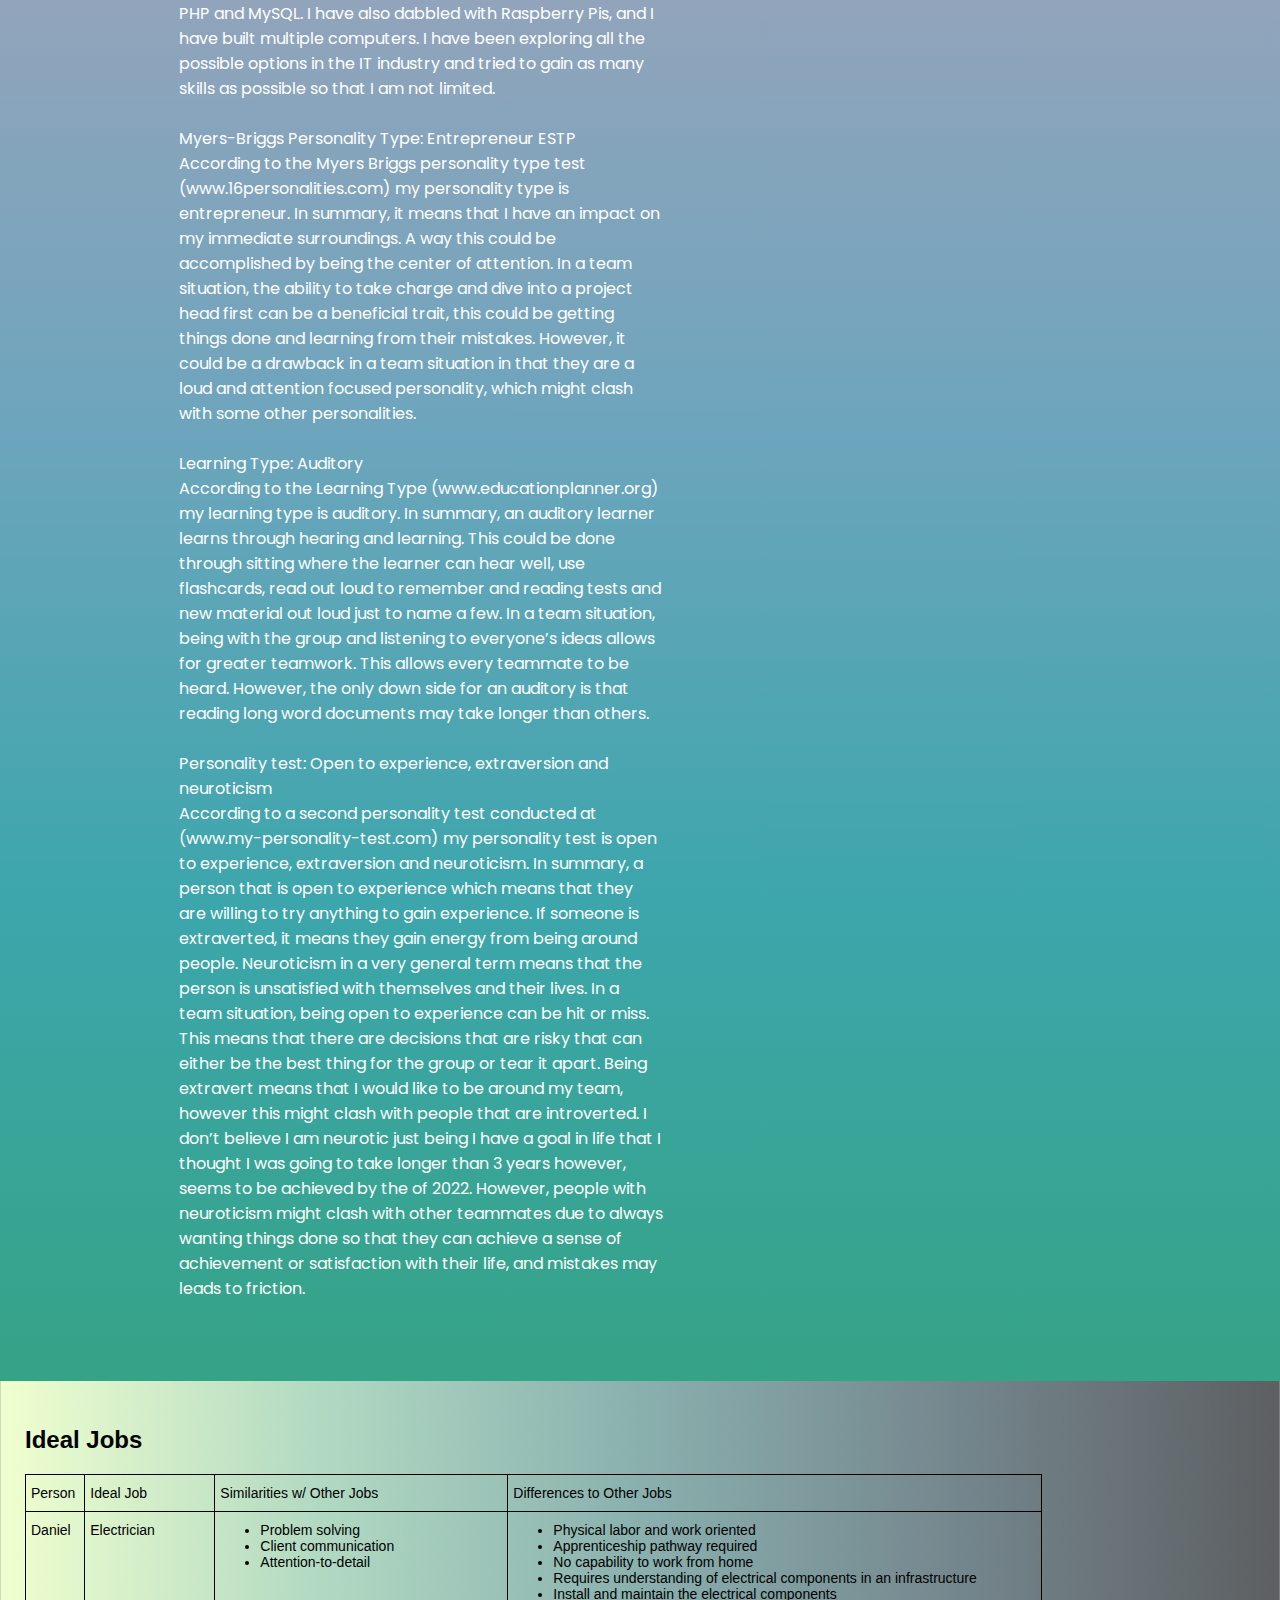
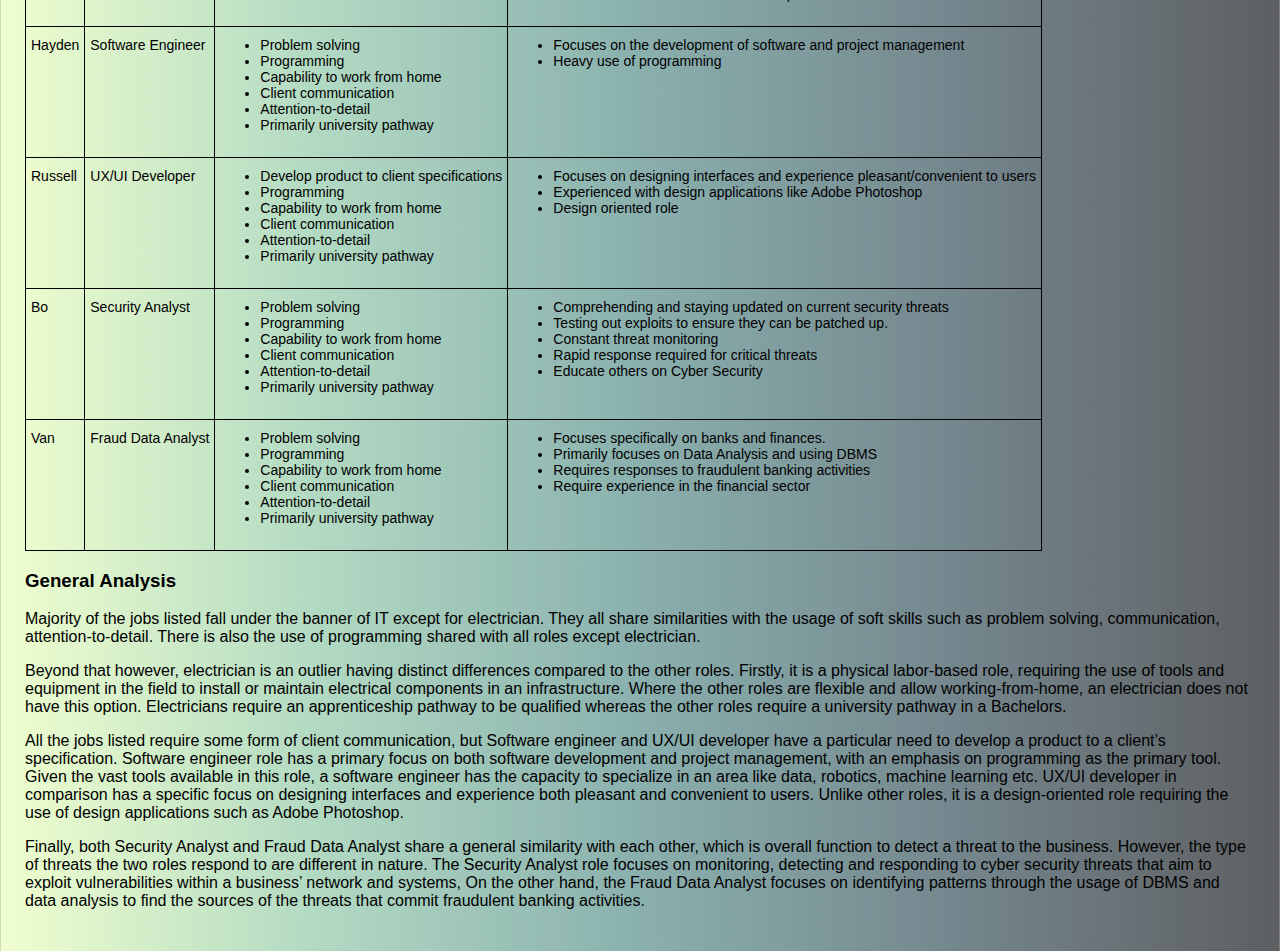
==== commit 36161b6a: "layout" ====
--- a/index.html
+++ b/index.html
@@ -29,20 +29,18 @@
 
 <!-- start of body -->
 
-
-
 </header>
 
 <body class="body">
 <div id="parallax" class="body_div" color="white"><h1>Welcome to BlockMarket. Meet our team.</h2></div>
 
 <!-- Bo Kim -->
-<div id="parallax" class="body_div">
-
-<div style="padding-left: 3%;">
-<h2>Bo Kim Tran</h2><br>
+<div id="parallax" class="body_div_one">
+
+<div style="padding-left: 3%;" padding-top="100px">
+<h2 style="padding-top: 0px">Bo Kim Tran</h2><br>
 <content>
-<img src="imgs/boselfie.png" alt="" width="200" height="200" style="border:1px solid black;">
+<img src="imgs/boselfie.png" alt="" width="200" height="200" style="border:1px solid black; padding-bottom: 0px;">
 <img src="imgs/bodog.png" alt="" width="200" height="200" style="padding-top: 5%;">
 </content>
 </div>
@@ -55,14 +53,14 @@
 
     At work, I occasionally become the de facto “IT guy” when the IT department is not available. My current number one interest in IT has been cybersecurity and ethical hacking. It started with prospects of high pay and being the ‘Hacker Man.’  However, further research into this industry gave me motivation to learn vital skills and knowledge to protect myself, my family, and others from the constant threats we face online. Also having legally immunity (when granted by the client) to break into people’s things sounds like fun.  
 
-<br><br> How is information helpful to the group?<br>
+<br><br> <strong>How is information helpful to the group?</strong><br>
  My ‘16 Personalities’ test summarised me as a Logistician. This type of personality is known to be reliable they can stay focused and logical even during high intense situations. My learning style test showed I was primarily a kinesthetic learner meaning I prefer learning new concepts by experiencing and experimenting with them without reading up on these concepts. Finally, in the ‘Big Five’ test, it showed I am a self-driven individual who focuses on completing his duties without compromising his morals and assume a leadership role for group work.
  A key point I understood from my test outcomes which may be useful to my team, is that I would assume the leadership role and duties in the team. Furthermore, my potential effectiveness as a leader is enhanced by my capability to manage stressful situations and remained focused on the task at hand. This means I can effectively manage and organise the team to complete tasks on schedule, delegate duties, and ensure members are contributing. This thereby can reduce panic and stress from disorganisation, having too much of a workload, or last-minute assignment rushes. This will also provide opportunities for our work to be reviewed and improved before submission.
 </p>
-<img src="imgs/bomyerbriggs.png" alt="" width="250" height="auto" style="padding-right: 1%;" >
+<img src="imgs/bomyerbriggs.png" alt="" width="250" height="auto" style="padding-right: 1%; padding-top: 25px">
 <content style="padding-right: 2%;">
-<img src="imgs/bobig5.png" alt="" width="400" height="auto" style="padding-right: 5%; padding-bottom: 3%;" >
-<img src="imgs/bolearningstyle.png" alt="" width="400" height="auto" style="padding-right: 5%;" >
+<img src="imgs/bobig5.png" alt="" width="400" height="auto" style="padding-right: 5%; padding-top: 25px" >
+<img src="imgs/bolearningstyle.png" alt="" width="400" height="auto" style="padding-right: 5%; padding-top: 20px" >
 </content>
 </div>
 
@@ -70,11 +68,12 @@
 
 
 
+
 <!-- Daniel Gell -->
 
-<div id="parallax" class="body_div">
-
-    <div style="padding-left: 3%;">
+<div id="parallax" class="body_div_two">
+
+    <div style="padding-left: 3%;" padding-top="500px">
     <h2>Daniel Gell</h2><br>
     <content>
     <img src="imgs/danielselfie.png" alt="" width="200" height="auto" style="border:1px solid black;">
@@ -108,17 +107,17 @@
     design. And in our groups having someone who is less creative and
     sees things more in black and white could ground me a bit to ensure
     my ideas aren’t too far-fetched out and out there.     </p>
-    <img src="imgs/danielmyerbriggs.png" alt="" width="250" height="auto" style="padding-right: 1%;" >
+    <img src="imgs/danielmyerbriggs.png" alt="" width="250" height="auto" style="padding-right: 1%; padding-top: 35px" >
     <content style="padding-right: 2%;">
-    <img src="imgs/danielcreativity.png" alt="" width="400" height="auto" style="padding-right: 5%; padding-bottom: 3%;" >
-    <img src="imgs/daniellearningstyle.png" alt="" width="400" height="auto" style="padding-right: 5%;" >
+    <img src="imgs/danielcreativity.png" alt="" width="400" height="auto" style="padding-right: 5%; padding-bottom: 3%; padding-top: 35px" >
+    <img src="imgs/daniellearningstyle.png" alt="" width="400" height="auto" style="padding-right: 5%; padding-top: 15px" >
     </content>
     </div>
 
 
 
 <!-- Van Pham -->
-<div id="parallax" class="body_div">
+<div id="parallax" class="body_div_three">
 
     <div style="padding-left: 3%;">
     <h2>Van Pham</h2><br>
@@ -145,17 +144,17 @@
         After having studied for a couple of years with exposure to software development using Java, Databases and many other disciplines, my interest (much the same as before studying at RMIT) largely remains the same in Artificial Intelligence, Machine Learning and Data Analytics. More specifically, I would someday like to create a self-thinking, intelligent system. Examples of developments in Artificial Intelligence that has piqued my interest in recent years includes Tesla’s self-driving cars, the robot Sophia and OpenAI’s Dota 2 AI.
     <br><br> How is information helpful to the group?<br>
     My test results may be helpful to my team as it provides an indication of the points in which may cause issues such as lack of communication as a trait from being introverted. Additionally, the Big 5 Personality Test described me as being 50% conscientious which has implications regarding motivation and discipline. This may cause issues when it comes to deliverables. These points provide an opportunity to improve and manage said flaws.     </p>
-    <img src="imgs/vanmyerbriggs.png" alt="" width="250" height="auto" style="padding-right: 1%;" >
+    <img src="imgs/vanmyerbriggs.png" alt="" width="250" height="auto" style="padding-right: 1%; padding-top: 25px" >
     <content style="padding-right: 2%;">
-    <img src="imgs/vanbig5.png" alt="" width="400" height="auto" style="padding-right: 5%; padding-bottom: 3%;" >
-    <img src="imgs/vanlearningstyle.png" alt="" width="400" height="auto" style="padding-right: 5%;" >
+    <img src="imgs/vanbig5.png" alt="" width="400" height="auto" style="padding-right: 5%; padding-bottom: 3%; padding-top: 25px" >
+    <img src="imgs/vanlearningstyle.png" alt="" width="400" height="auto" style="padding-right: 5%; padding-top: 20px" >
     </content>
     </div>
 
 
 
 <!-- Russell Saw -->
-<div id="parallax" class="body_div">
+<div id="parallax" class="body_div_four">
 
     <div style="padding-left: 3%;">
     <h2>Russell Saw</h2><br>
@@ -173,17 +172,17 @@
 <br><br>
 My Myers-Briggs test results show me to be extraverted, intuitive, thinking, prospecting, and assertive, this means that I can use these parts of my personality to be more open to the group with my ideas and perhaps put out ideas that might not go over well, but could be useful, as well as dealing out some harsh truths when needed. I can also think about my group’s ideas and thoughts using my intuition and imagine how the ideas would play out in a real-world scenario. This combined with my thinking attitude gives me a good idea on how my personality will impact the group. With my Big 5 Personality test it shows me to have a very open and extroverted personality, further confirming the Myers-Briggs test results, this also shows me to be more agreeable than not, allowing my ideas to be well received by the group. This test also shows me to be not very neurotic, meaning that I won’t easily be stressed in difficult situations. My final test shows me to be mostly empathetic and analytical, which is useful for seeing other group members ideas as they would, but also taking a magnifying glass to them to work out what the most logical way to do that.
     </p>
-    <img src="imgs/russellmyerbriggs.png" alt="" width="250" height="auto" style="padding-right: 1%;" >
+    <img src="imgs/russellmyerbriggs.png" alt="" width="250" height="auto" style="padding-right: 1%; padding-top: 25px" >
     <content style="padding-right: 2%;">
-    <img src="imgs/russellbig5.png" alt="" width="400" height="auto" style="padding-right: 5%; padding-bottom: 3%;" >
-    <img src="imgs/russellvark.png" alt="" width="400" height="auto" style="padding-right: 5%;" >
+    <img src="imgs/russellbig5.png" alt="" width="400" height="auto" style="padding-right: 5%; padding-bottom: 3%; padding-top: 25px" >
+    <img src="imgs/russellvark.png" alt="" width="400" height="auto" style="padding-right: 5%; padding-top: 20px" >
     </content>
     </div>
 
 
 
 <!-- Hayden McKenzie -->
-<div id="parallax" class="body_div">
+<div id="parallax" class="body_div_five">
 
     <div style="padding-left: 3%;">
     <h2>Hayden McKenzie</h2><br>
@@ -219,17 +218,16 @@
 
 In a team situation, being open to experience can be hit or miss. This means that there are decisions that are risky that can either be the best thing for the group or tear it apart. Being extravert means that I would like to be around my team, however this might clash with people that are introverted. I don’t believe I am neurotic just being I have a goal in life that I thought I was going to take longer than 3 years however, seems to be achieved by the of 2022. However, people with neuroticism might clash with other teammates due to always wanting things done so that they can achieve a sense of achievement or satisfaction with their life, and mistakes may leads to friction.
     </p>
-    <img src="imgs/haydenmyerbriggs.png" alt="" width="250" height="auto" style="padding-right: 1%;" >
+    <img src="imgs/haydenmyerbriggs.png" alt="" width="250" height="auto" style="padding-right: 1%; padding-top: 25px" >
     <content style="padding-right: 2%;">
-    <img src="imgs/haydenlearningstyle.png" alt="" width="400" height="auto" style="padding-right: 5%; padding-bottom: 3%;" >
-    <img src="imgs/haydenbig5.png" alt="" width="400" height="auto" style="padding-right: 5%;" >
-    </content>
-    </div>
-
-
-
-    <div>
-    <content>
+    <img src="imgs/haydenlearningstyle.png" alt="" width="400" height="auto" style="padding-right: 5%; padding-bottom: 3%; padding-top: 25px" >
+    <img src="imgs/haydenbig5.png" alt="" width="400" height="auto" style="padding-right: 5%; padding-top: 20px" >
+    </content>
+    </div>
+
+
+    <content>
+    <div class="IdealJobs">
     <h2>Ideal Jobs</h2>
     <style type="text/css">
     .tg  {border-collapse:collapse;border-spacing:0;}
@@ -353,9 +351,8 @@
 <p>Beyond that however, electrician is an outlier having distinct differences compared to the other roles. Firstly, it is a physical labor-based role, requiring the use of tools and equipment in the field to install or maintain electrical components in an infrastructure. Where the other roles are flexible and allow working-from-home, an electrician does not have this option. Electricians require an apprenticeship pathway to be qualified whereas the other roles require a university pathway in a Bachelors.</p>
 <p>All the jobs listed require some form of client communication, but Software engineer and UX/UI developer have a particular need to develop a product to a client’s specification. Software engineer role has a primary focus on both software development and project management, with an emphasis on programming as the primary tool. Given the vast tools available in this role, a software engineer has the capacity to specialize in an area like data, robotics, machine learning etc. UX/UI developer in comparison has a specific focus on designing interfaces and experience both pleasant and convenient to users. Unlike other roles, it is a design-oriented role requiring the use of design applications such as Adobe Photoshop.</p>
 <p>Finally, both Security Analyst and Fraud Data Analyst share a general similarity with each other, which is overall function to detect a threat to the business. However, the type of threats the two roles respond to are different in nature. The Security Analyst role focuses on monitoring, detecting and responding to cyber security threats that aim to exploit vulnerabilities within a business’ network and systems, On the other hand, the Fraud Data Analyst focuses on identifying patterns through the usage of DBMS and data analysis to find the sources of the threats that commit fraudulent banking activities. </p>
-</content>
 </div>
-  
+  </content>
 
 <script src="main.js"></script>
 </body>
--- a/style.css
+++ b/style.css
@@ -174,7 +174,141 @@
 
 
 }
-
+/*Bo Test*/
+.body_div_one{
+    display: flex;
+    align-items: flex-start;
+    justify-content: center;
+    width: 100%;
+    height: 200vh;
+    padding-top: 20px
+}
+
+.body_div_one h1{
+    font-family: 'Poppins', sans-serif;
+    font-size: 50px;
+    color: white;
+}
+.body_div_one h2{
+    font-family: 'Poppins', sans-serif;
+    font-size: 40px;
+    color: white;
+    padding: 5%;
+}
+.body_div_one p{
+    font-family: 'Poppins', sans-serif;
+    padding: 5%;
+    padding-top: 20px
+}
+/*Bo Test*/
+
+.body_div_two{
+    display: flex;
+    align-items: flex-start;
+    justify-content: center;
+    width: 100%;
+    height: 200vh;
+    padding-top: 30px
+}
+
+.body_div_two h1{
+    font-family: 'Poppins', sans-serif;
+    font-size: 50px;
+    color: white;
+}
+.body_div_two h2{
+    font-family: 'Poppins', sans-serif;
+    font-size: 40px;
+    color: white;
+    padding: 5%;
+}
+.body_div_two p{
+    font-family: 'Poppins', sans-serif;
+    padding: 5%;
+    padding-top: 30px
+}
+/*Dan Test*/
+/*Van Test*/
+.body_div_three{
+    display: flex;
+    align-items: flex-start;
+    justify-content: center;
+    width: 100%;
+    height: 200vh;
+    padding-top: 20px
+}
+
+.body_div_three h1{
+    font-family: 'Poppins', sans-serif;
+    font-size: 50px;
+    color: white;
+}
+.body_div_three h2{
+    font-family: 'Poppins', sans-serif;
+    font-size: 40px;
+    color: white;
+    padding: 5%;
+}
+.body_div_three p{
+    font-family: 'Poppins', sans-serif;
+    padding: 5%;
+    padding-top: 20px
+}
+/*Van Test*/
+/*Russ Test*/
+.body_div_four{
+    display: flex;
+    align-items: flex-start;
+    justify-content: center;
+    width: 100%;
+    height: 130vh;
+    padding-top: 20px
+}
+
+.body_div_four h1{
+    font-family: 'Poppins', sans-serif;
+    font-size: 50px;
+    color: white;
+}
+.body_div_four h2{
+    font-family: 'Poppins', sans-serif;
+    font-size: 40px;
+    color: white;
+    padding: 5%;
+}
+.body_div_four p{
+    font-family: 'Poppins', sans-serif;
+    padding: 5%;
+    padding-top: 20px
+}
+/*Russ Test*/
+/*Russ Test*/
+.body_div_five{
+    display: flex;
+    align-items: flex-start;
+    justify-content: center;
+    width: 100%;
+    height: fit-content;
+    padding-top: 20px
+}
+
+.body_div_five h1{
+    font-family: 'Poppins', sans-serif;
+    font-size: 50px;
+    color: white;
+}
+.body_div_five h2{
+    font-family: 'Poppins', sans-serif;
+    font-size: 40px;
+    color: white;
+    padding: 5%;
+}
+.body_div_five p{
+    font-family: 'Poppins', sans-serif;
+    padding: 5%;
+    padding-top: 20px
+}
+/*Russ Test*/
 .body_div{
     display: flex;
     align-items: center;
@@ -197,6 +331,7 @@
 .body_div p{
     font-family: 'Poppins', sans-serif;
     padding: 5%;
+    padding-top: 900px
 }
 
 div:nth-child(1){
@@ -233,4 +368,12 @@
     background-image: linear-gradient(to bottom, #aaa7b0, #96a4bb, #6da5bd, #3ca6ac, #35a386);
     
     background-size: cover;
+}
+
+.IdealJobs{
+    padding-left: 25px;
+    padding-right: 25px;
+    padding-bottom: 25px;
+    padding-top: 25px;
+    color: black;
 }